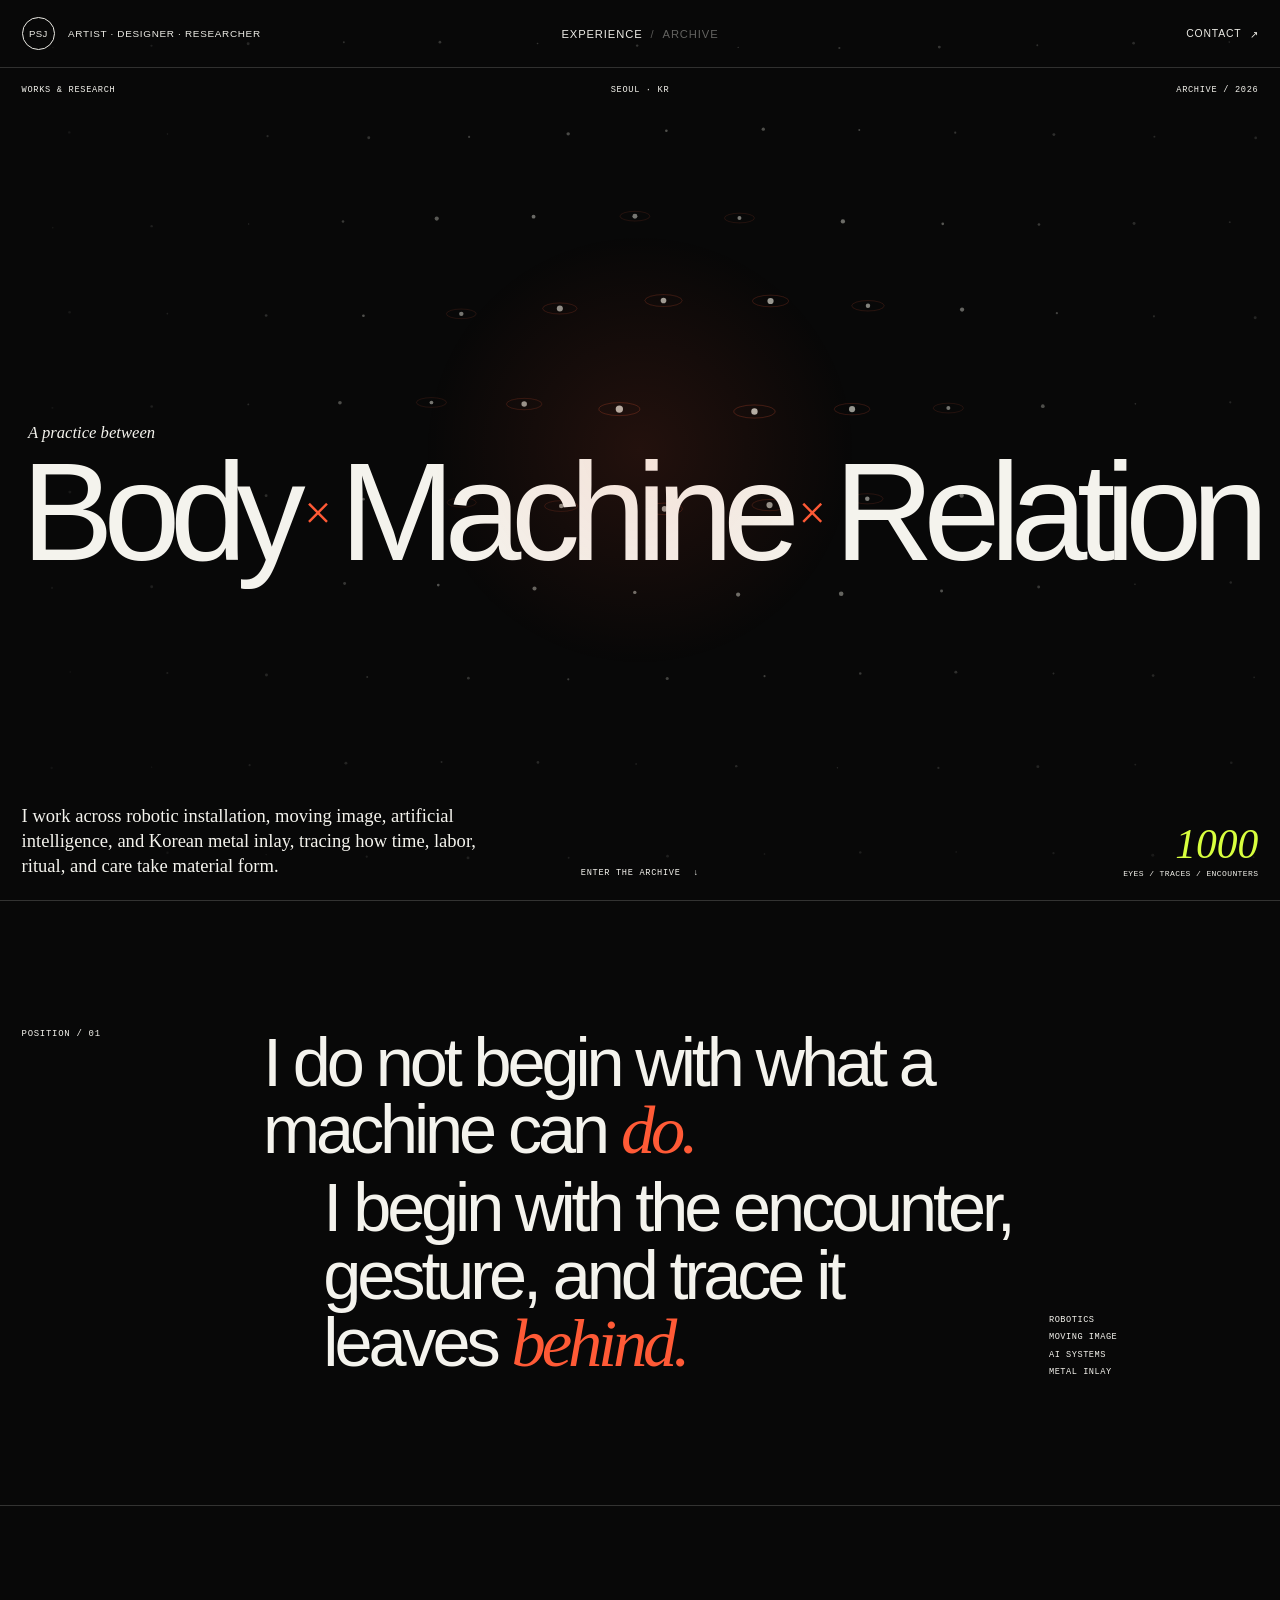
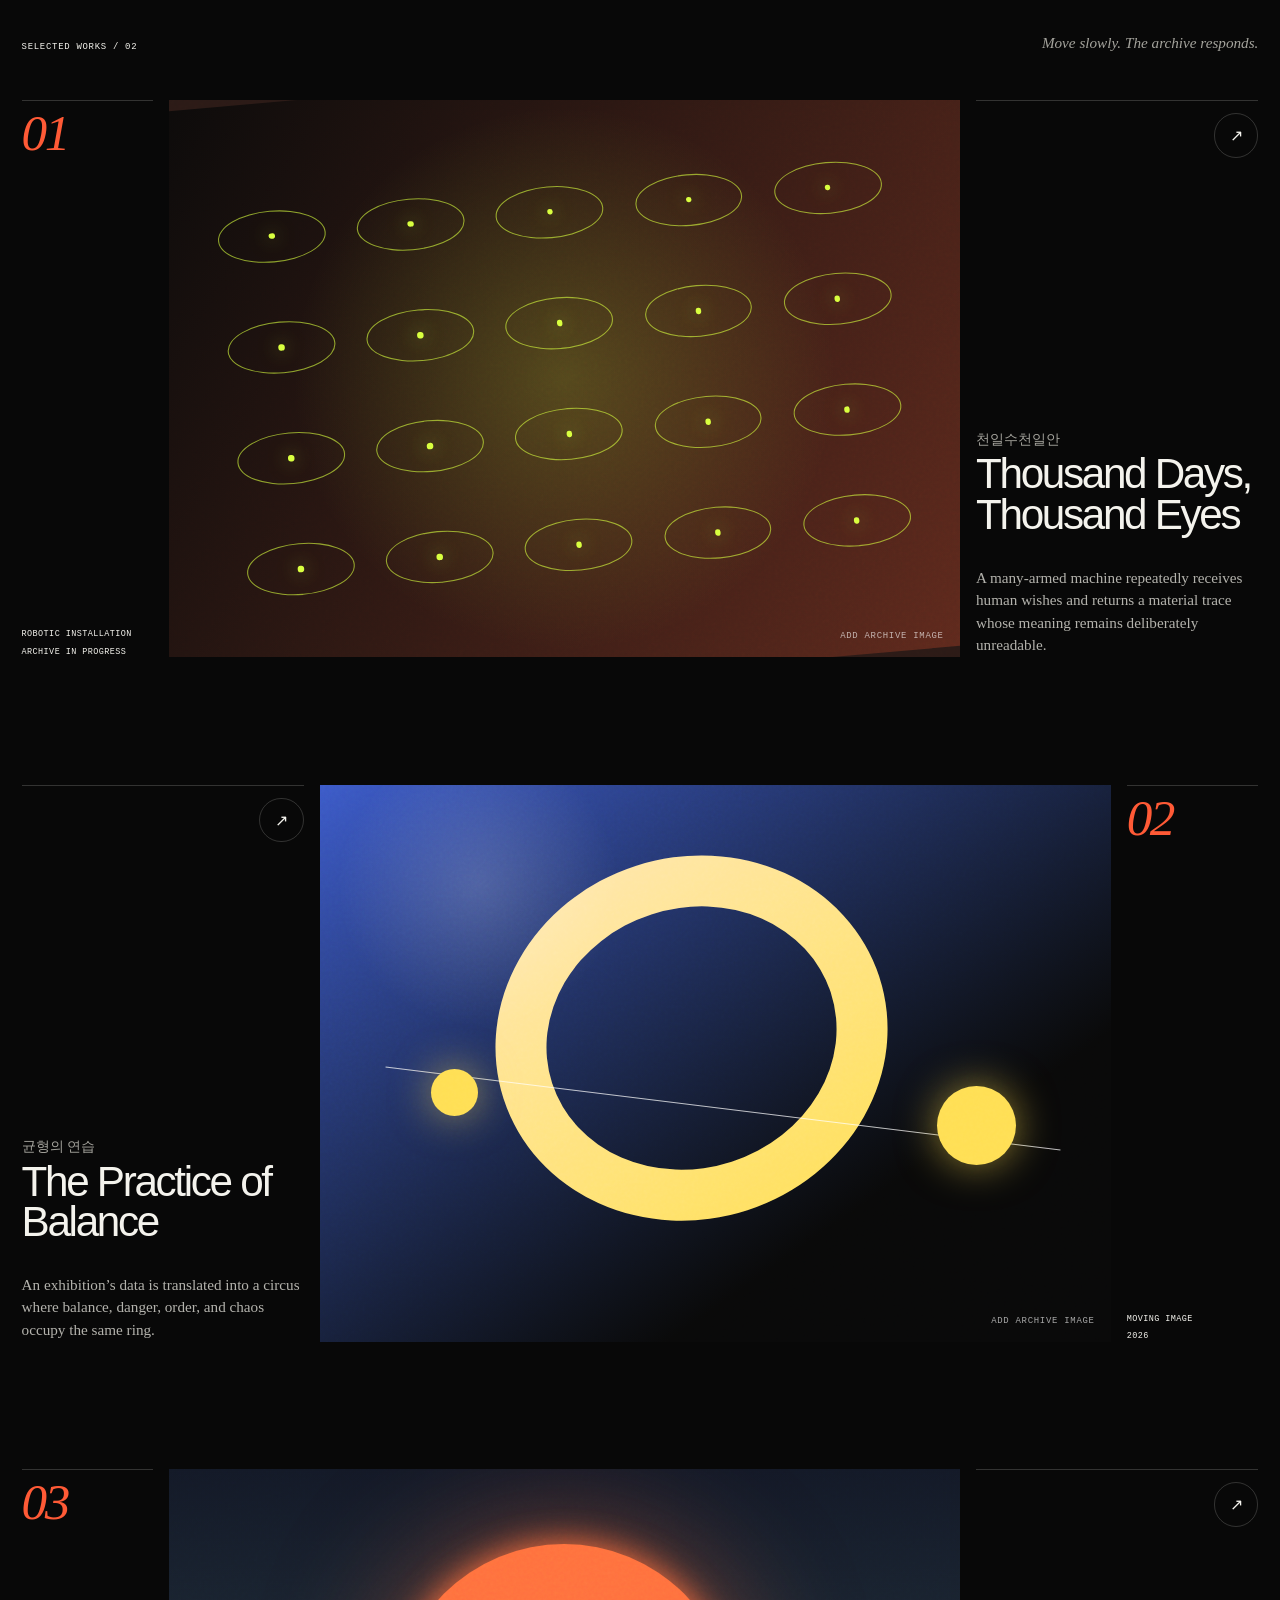
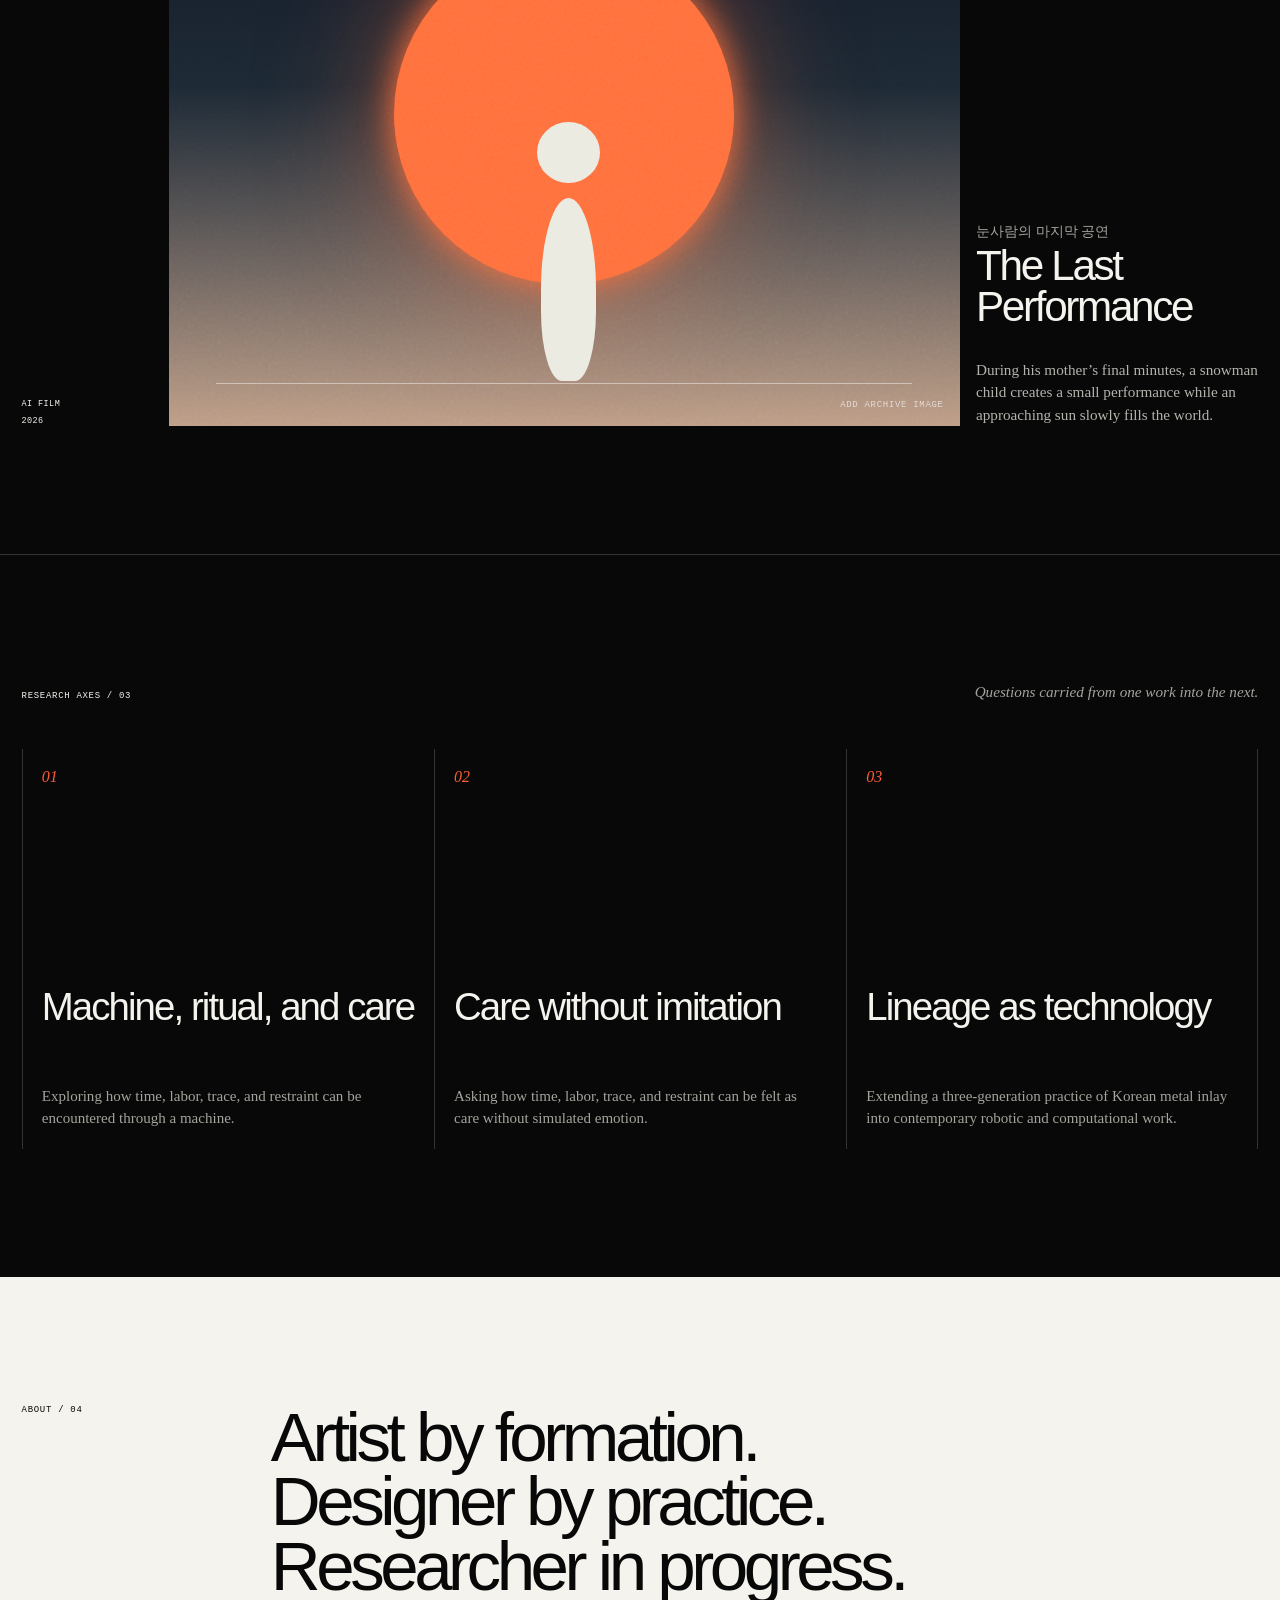
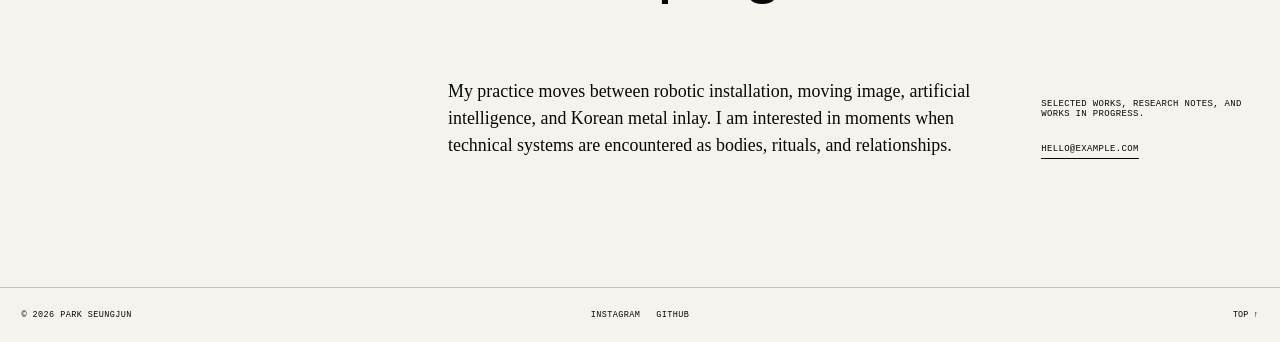
==== index.html @ 81728af4 "Build multi-page Archive Studio 2" ====
<!doctype html>
<html lang="en">
  <head>
    <meta charset="UTF-8" />
    <meta name="viewport" content="width=device-width, initial-scale=1" />
    <meta name="theme-color" content="#080808" />
    <meta
      name="description"
      content="Works and research archive of Park Seungjun — robotic installation, moving image, AI filmmaking, and Korean metal inlay."
    />
    <meta property="og:title" content="PARK SEUNGJUN — Works & Research" />
    <meta
      property="og:description"
      content="Robotic installation, moving image, artificial intelligence, Korean metal inlay, and research."
    />
    <title>PARK SEUNGJUN — Works & Research</title>
    <link rel="icon" href="./public/favicon.svg" type="image/svg+xml" />
    <link rel="stylesheet" href="./styles.css?v=studio2" />
    <script type="module" src="./app.js?v=studio2"></script>
  </head>
  <body>
    <a class="skip-link" href="#main">Skip to content</a>
    <div id="app">
      <main class="loading-screen" id="main">
        <p>Opening the archive…</p>
      </main>
    </div>
    <noscript>This portfolio requires JavaScript to load its archive data.</noscript>
  </body>
</html>
---- styles.css ----
:root {
  --black: #080808;
  --white: #f4f3ed;
  --muted: #a4a39c;
  --accent: #ff5a36;
  --signal: #d8ff3e;
  --paper: #f1efe8;
  --ink: #11110f;
  --line-dark: rgba(244, 243, 237, 0.18);
  --line-light: rgba(17, 17, 15, 0.2);
  --sans: Arial, Helvetica, "Apple SD Gothic Neo", sans-serif;
  --serif: Georgia, "Times New Roman", "Noto Serif KR", serif;
  --mono: "SFMono-Regular", Consolas, "Liberation Mono", monospace;
}

* { box-sizing: border-box; }
html { background: var(--black); scroll-behavior: smooth; }
body { margin: 0; background: var(--black); color: var(--white); font-family: var(--sans); -webkit-font-smoothing: antialiased; text-rendering: optimizeLegibility; }
a { color: inherit; text-decoration: none; }
button, input, textarea, select { color: inherit; font: inherit; }
button { border: 0; }
::selection { background: var(--accent); color: var(--black); }
:focus-visible { outline: 2px solid currentColor; outline-offset: 4px; }
.skip-link { background: var(--white); color: var(--black); left: 1rem; padding: .65rem 1rem; position: fixed; top: -5rem; z-index: 100; }
.skip-link:focus { top: 1rem; }
.loading-screen { align-items: center; display: flex; font-family: var(--mono); font-size: .65rem; justify-content: center; letter-spacing: .08em; min-height: 100svh; text-transform: uppercase; }

.view-switch { align-items: center; display: flex; font-size: .7rem; gap: .5rem; letter-spacing: .08em; text-transform: uppercase; }
.view-switch a { opacity: .4; transition: opacity 180ms ease; }
.view-switch a:hover, .view-switch a.is-active { opacity: 1; }
.view-switch span { opacity: .35; }

/* Procedural project visuals */
.project-visual { background: color-mix(in srgb, var(--project-accent) 12%, #111); contain: paint; min-height: 16rem; overflow: hidden; position: relative; }
.project-visual > img { height: 100%; inset: 0; object-fit: cover; position: absolute; transition: filter 600ms ease, transform 900ms cubic-bezier(.16, 1, .3, 1); width: 100%; }
.project-visual__fallback { height: 100%; inset: 0; min-height: inherit; overflow: hidden; position: absolute; }
.project-visual__fallback::after { background-image: url("data:image/svg+xml,%3Csvg viewBox='0 0 180 180' xmlns='http://www.w3.org/2000/svg'%3E%3Cfilter id='n'%3E%3CfeTurbulence type='fractalNoise' baseFrequency='.92' numOctaves='3' stitchTiles='stitch'/%3E%3C/filter%3E%3Crect width='100%25' height='100%25' filter='url(%23n)' opacity='.24'/%3E%3C/svg%3E"); content: ""; inset: 0; mix-blend-mode: overlay; opacity: .42; pointer-events: none; position: absolute; }
.project-visual__upload-hint { bottom: 1rem; color: rgba(255,255,255,.64); font-family: var(--mono); font-size: .56rem; letter-spacing: .08em; position: absolute; right: 1rem; text-transform: uppercase; z-index: 4; }
.eye-field { background: radial-gradient(circle at 50% 50%, color-mix(in srgb, var(--project-secondary) 20%, transparent), transparent 52%), linear-gradient(125deg, #090909 0%, color-mix(in srgb, var(--project-accent) 40%, #090909) 100%); display: grid; gap: clamp(.7rem, 2.3vw, 2.2rem); grid-template-columns: repeat(5,1fr); inset: 0; padding: 11%; position: absolute; transform: scale(1.08) rotate(-5deg); }
.eye-field span { align-self: center; aspect-ratio: 2.1/1; border: 1px solid color-mix(in srgb, var(--project-secondary) 60%, transparent); border-radius: 50%; position: relative; transition: transform 500ms cubic-bezier(.16,1,.3,1); }
.eye-field span::after { aspect-ratio: 1; background: var(--project-secondary); border-radius: 50%; box-shadow: 0 0 1.1rem color-mix(in srgb,var(--project-secondary) 65%,transparent); content: ""; left: calc(50% - .17rem); position: absolute; top: calc(50% - .17rem); width: .34rem; }
.project-visual:hover .eye-field span:nth-child(3n+1) { transform: translateX(18%); }
.project-visual:hover .eye-field span:nth-child(3n+2) { transform: translateX(-16%); }
.balance-field { background: radial-gradient(circle at 20% 18%, rgba(255,255,255,.16), transparent 18%), linear-gradient(145deg, color-mix(in srgb,var(--project-accent) 78%,#090909),#090909 72%); inset: 0; position: absolute; }
.balance-field__ring { border: clamp(1.1rem,4vw,3.7rem) solid var(--project-secondary); border-radius: 50%; height: 65%; left: 22%; mix-blend-mode: screen; position: absolute; top: 13%; transform: rotate(-18deg); transition: transform 1.2s cubic-bezier(.16,1,.3,1); width: 50%; }
.balance-field__line { background: rgba(255,255,255,.72); height: 1px; left: 8%; position: absolute; top: 58%; transform: rotate(7deg); width: 86%; }
.balance-field__orb { aspect-ratio: 1; background: var(--project-secondary); border-radius: 50%; box-shadow: 0 0 2.5rem color-mix(in srgb,var(--project-secondary) 55%,transparent); position: absolute; transition: transform 1s cubic-bezier(.16,1,.3,1); }
.balance-field__orb--a { left: 14%; top: 51%; width: 6%; }
.balance-field__orb--b { right: 12%; top: 54%; width: 10%; }
.project-visual:hover .balance-field__ring { transform: rotate(11deg) scale(1.03); }
.project-visual:hover .balance-field__orb--a { transform: translate(12vw,-2.2rem); }
.project-visual:hover .balance-field__orb--b { transform: translate(-8vw,1.1rem); }
.sun-field { background: linear-gradient(180deg,#131927 0%,#1d2935 39%,color-mix(in srgb,var(--project-accent) 48%,#8c533b) 100%); inset: 0; position: absolute; }
.sun-field__disc { aspect-ratio: 1; background: var(--project-secondary); border-radius: 50%; box-shadow: 0 0 2rem color-mix(in srgb,var(--project-secondary) 95%,transparent),0 0 8rem color-mix(in srgb,var(--project-secondary) 52%,transparent); left: 50%; position: absolute; top: 44%; transform: translate(-50%,-50%); transition: transform 1.4s cubic-bezier(.16,1,.3,1); width: 43%; }
.sun-field__figure { background: #ecebe2; border-radius: 50% 50% 38% 38%; bottom: 8%; height: 33%; left: 47%; position: absolute; width: 7%; }
.sun-field__figure::after { background: #ecebe2; border-radius: 50%; content: ""; left: -7%; padding-top: 110%; position: absolute; top: -41%; width: 114%; }
.sun-field__horizon { background: rgba(255,255,255,.45); bottom: 7.5%; height: 1px; left: 6%; position: absolute; width: 88%; }
.project-visual:hover .sun-field__disc { transform: translate(-50%,-50%) scale(1.18); }

/* Immersive experience */
.experience-page { --mouse-x: 50vw; --mouse-y: 50vh; background: var(--black); color: var(--white); min-height: 100vh; overflow: clip; position: relative; }
.experience-page__aura { background: radial-gradient(circle 18rem at var(--mouse-x) var(--mouse-y),color-mix(in srgb,var(--accent) 11%,transparent),transparent 75%); inset: 0; pointer-events: none; position: fixed; z-index: 20; }
.experience-header { align-items: center; border-bottom: 1px solid var(--line-dark); display: grid; grid-template-columns: 1fr auto 1fr; left: 0; mix-blend-mode: difference; padding: 1.05rem 1.35rem; position: absolute; right: 0; top: 0; z-index: 30; }
.experience-header__name { align-items: center; display: flex; gap: .8rem; }
.experience-header__name span:first-child { border: 1px solid currentColor; border-radius: 50%; display: grid; font-size: .6rem; height: 2.1rem; letter-spacing: .04em; place-items: center; width: 2.1rem; }
.experience-header__name span:last-child { font-size: .62rem; letter-spacing: .07em; text-transform: uppercase; }
.experience-header__contact { align-items: center; display: flex; font-size: .65rem; gap: .5rem; justify-self: end; letter-spacing: .08em; text-transform: uppercase; }
.experience-header__contact span { transition: transform 200ms ease; }
.experience-header__contact:hover span { transform: translate(.2rem,-.2rem); }
.experience-hero { align-items: center; display: flex; min-height: 100svh; overflow: hidden; padding: 7rem 1.35rem 1.25rem; position: relative; }
.pointer-field { cursor: crosshair; height: 100%; inset: 0; position: absolute; touch-action: pan-y; width: 100%; }
.experience-hero::after { background: linear-gradient(90deg,rgba(8,8,8,.8),transparent 32%,transparent 72%,rgba(8,8,8,.38)),linear-gradient(0deg,rgba(8,8,8,.58),transparent 30%); content: ""; inset: 0; pointer-events: none; position: absolute; }
.experience-hero__topline { display: flex; font-family: var(--mono); font-size: .54rem; justify-content: space-between; left: 1.35rem; letter-spacing: .08em; position: absolute; right: 1.35rem; text-transform: uppercase; top: 5.3rem; z-index: 2; }
.experience-hero__topline span:nth-child(2) { left: 50%; position: absolute; transform: translateX(-50%); }
.experience-hero__title-wrap { pointer-events: none; position: relative; width: 100%; z-index: 2; }
.experience-hero__kicker { font-family: var(--serif); font-size: clamp(.88rem,1.3vw,1.2rem); font-style: italic; margin: 0 0 .8rem .4rem; }
.experience-hero h1 { align-items: center; display: flex; font-size: clamp(3.5rem,10.8vw,10rem); font-weight: 400; justify-content: space-between; letter-spacing: -.075em; line-height: .82; margin: 0; white-space: nowrap; }
.experience-hero h1 > span:not(.experience-hero__connector) { animation: title-breathe 8s ease-in-out infinite alternate; }
.experience-hero h1 > span:nth-child(3) { animation-delay: -2.6s; }
.experience-hero h1 > span:nth-child(5) { animation-delay: -5.2s; }
.experience-hero__connector { color: var(--accent); font-family: var(--serif); font-size: .35em; font-style: italic; letter-spacing: 0; margin: 0 .12em; }
@keyframes title-breathe { from { opacity: .82; transform: scaleX(.98); } to { opacity: 1; transform: scaleX(1.015); } }
.experience-hero__intro { bottom: 1.35rem; font-family: var(--serif); font-size: clamp(1rem,1.45vw,1.3rem); left: 1.35rem; line-height: 1.35; margin: 0; max-width: 31rem; position: absolute; z-index: 2; }
.experience-hero__scroll { align-items: center; bottom: 1.35rem; display: flex; font-family: var(--mono); font-size: .54rem; gap: .8rem; left: 50%; letter-spacing: .08em; position: absolute; text-transform: uppercase; transform: translateX(-50%); z-index: 3; }
.experience-hero__scroll span:last-child { animation: scroll-nudge 1.5s ease-in-out infinite; }
@keyframes scroll-nudge { 0%,100% { transform: translateY(-.15rem); } 50% { transform: translateY(.25rem); } }
.experience-hero__index { bottom: 1.35rem; display: flex; flex-direction: column; position: absolute; right: 1.35rem; text-align: right; z-index: 2; }
.experience-hero__index span:first-child { color: var(--signal); font-family: var(--serif); font-size: 2.6rem; font-style: italic; line-height: .9; }
.experience-hero__index span:last-child { font-family: var(--mono); font-size: .5rem; letter-spacing: .05em; margin-top: .4rem; text-transform: uppercase; }
.section-label { font-family: var(--mono); font-size: .56rem; letter-spacing: .08em; margin: 0; text-transform: uppercase; }
[data-reveal] { opacity: 0; transform: translateY(3rem); transition: opacity 900ms cubic-bezier(.16,1,.3,1),transform 900ms cubic-bezier(.16,1,.3,1); }
[data-reveal].is-visible { opacity: 1; transform: translateY(0); }
.experience-manifesto { border-bottom: 1px solid var(--line-dark); border-top: 1px solid var(--line-dark); display: grid; gap: 2rem; grid-template-columns: 1fr 3.6fr 1fr; padding: clamp(5rem,10vw,10rem) 1.35rem; }
.experience-manifesto__body p { font-size: clamp(2.25rem,5.35vw,5.8rem); font-weight: 400; letter-spacing: -.06em; line-height: .98; margin: 0; }
.experience-manifesto__body p + p { margin-top: .15em; padding-left: 8%; }
.experience-manifesto__body em { color: var(--accent); font-family: var(--serif); font-weight: 400; }
.experience-manifesto__aside { align-self: end; display: flex; flex-direction: column; font-family: var(--mono); font-size: .54rem; gap: .45rem; letter-spacing: .06em; text-transform: uppercase; }
.experience-works { padding: clamp(5rem,10vw,9rem) 1.35rem; }
.experience-section-head { align-items: end; display: flex; justify-content: space-between; margin-bottom: 3rem; }
.experience-section-head > p:last-child { color: var(--muted); font-family: var(--serif); font-size: .95rem; font-style: italic; margin: 0; }
.experience-works__list { display: flex; flex-direction: column; gap: clamp(5rem,10vw,10rem); }
.experience-work { --card-x: 0; --card-y: 0; display: grid; gap: 1rem; grid-template-columns: minmax(6rem,.7fr) minmax(0,4.2fr) minmax(16rem,1.5fr); position: relative; }
.experience-work:nth-child(even) { grid-template-columns: minmax(16rem,1.5fr) minmax(0,4.2fr) minmax(6rem,.7fr); }
.experience-work:nth-child(even) .experience-work__meta { grid-column: 3; grid-row: 1; }
.experience-work:nth-child(even) .project-visual { grid-column: 2; grid-row: 1; }
.experience-work:nth-child(even) .experience-work__copy { grid-column: 1; grid-row: 1; }
.experience-work__meta { border-top: 1px solid var(--line-dark); display: flex; flex-direction: column; font-family: var(--mono); font-size: .53rem; gap: .45rem; letter-spacing: .05em; padding-top: .75rem; text-transform: uppercase; }
.experience-work__meta span:first-child { color: var(--accent); font-family: var(--serif); font-size: 3.2rem; font-style: italic; letter-spacing: -.05em; line-height: .8; margin-bottom: auto; }
.experience-work > .project-visual { aspect-ratio: 1.42/1; transform: perspective(1100px) rotateY(calc(var(--card-x)*1.8deg)) rotateX(calc(var(--card-y)*-1.8deg)); transition: transform 500ms cubic-bezier(.16,1,.3,1); }
.experience-work__copy { align-content: end; border-top: 1px solid var(--line-dark); display: grid; gap: 2rem; padding-top: .75rem; position: relative; }
.experience-work__copy > div > p { color: var(--muted); font-family: var(--serif); font-size: .9rem; margin: 0 0 .35rem; }
.experience-work__copy h2 { font-size: clamp(1.8rem,3.3vw,3.8rem); font-weight: 400; letter-spacing: -.055em; line-height: .95; margin: 0; }
.experience-work__copy > p { color: #b4b3ad; font-family: var(--serif); font-size: .95rem; line-height: 1.48; margin: 0; max-width: 25rem; }
.experience-work__arrow { align-items: center; border: 1px solid var(--line-dark); border-radius: 50%; display: flex; height: 2.8rem; justify-content: center; position: absolute; right: 0; top: .75rem; transition: background 250ms ease,color 250ms ease,transform 250ms ease; width: 2.8rem; }
.experience-work:hover .experience-work__arrow { background: var(--white); color: var(--black); transform: rotate(45deg); }
.experience-research { border-top: 1px solid var(--line-dark); padding: clamp(5rem,10vw,9rem) 1.35rem; }
.experience-research__grid { display: grid; grid-template-columns: repeat(3,1fr); }
.experience-research__grid article { border-left: 1px solid var(--line-dark); min-height: 25rem; padding: 1.2rem; position: relative; }
.experience-research__grid article:last-child { border-right: 1px solid var(--line-dark); }
.experience-research__grid article > span { color: var(--accent); font-family: var(--serif); font-size: 1rem; font-style: italic; }
.experience-research__grid h2 { bottom: 7.8rem; font-size: clamp(1.8rem,3vw,3.5rem); font-weight: 400; left: 1.2rem; letter-spacing: -.05em; line-height: .92; margin: 0; position: absolute; right: 1.2rem; }
.experience-research__grid article > p { bottom: 1.2rem; color: var(--muted); font-family: var(--serif); font-size: .94rem; left: 1.2rem; line-height: 1.45; margin: 0; max-width: 23rem; position: absolute; right: 1.2rem; }
.experience-about { background: var(--white); color: var(--black); display: grid; gap: 2rem; grid-template-columns: 1fr 3.4fr 1fr; padding: clamp(5rem,10vw,10rem) 1.35rem; }
.experience-about__copy h2 { font-size: clamp(2.5rem,5.4vw,6rem); font-weight: 400; letter-spacing: -.065em; line-height: .93; margin: 0; }
.experience-about__copy > p { font-family: var(--serif); font-size: clamp(1.05rem,1.4vw,1.28rem); line-height: 1.5; margin: 5rem 0 0 24%; max-width: 38rem; }
.experience-about__contact { align-self: end; font-family: var(--mono); font-size: .56rem; letter-spacing: .04em; text-transform: uppercase; }
.experience-about__contact a { border-bottom: 1px solid currentColor; display: inline-block; margin-top: 1rem; padding-bottom: .25rem; }
.experience-footer { align-items: center; background: var(--white); border-top: 1px solid var(--line-light); color: var(--black); display: grid; font-family: var(--mono); font-size: .53rem; grid-template-columns: 1fr auto 1fr; letter-spacing: .05em; padding: 1.4rem 1.35rem; text-transform: uppercase; }
.experience-footer p { margin: 0; }
.experience-footer div { display: flex; gap: 1rem; }
.experience-footer button { background: none; cursor: pointer; justify-self: end; padding: 0; text-transform: uppercase; }

/* Freeform archive canvas */
html[data-view="archive"],html[data-view="archive"] body { background: #fff; color: #111; }
.archive-page { background: #fff; color: #111; min-height: 100vh; overflow: clip; }
.archive-page ::selection { background: #111; color: #fff; }
.archive-canvas-nav { align-items: center; background: rgba(255,255,255,.9); border-bottom: 1px solid #e6e6e6; display: flex; height: 3rem; justify-content: center; position: relative; z-index: 100; }
.archive-canvas-nav .view-switch { font-size: .62rem; }
.archive-canvas-viewport { min-height: calc(100vh - 3rem); overflow: hidden; width: 100%; }
.archive-canvas-sizer { margin: 0 auto; position: relative; }
.archive-canvas { background: #fff; overflow: hidden; position: relative; transform-origin: top left; }
.canvas-block { position: absolute; transform-origin: center; }
.canvas-block__entrance,.canvas-block__loop,.canvas-block__hover,.canvas-block__content,.canvas-block__content > *,.canvas-block__link { display: block; height: 100%; width: 100%; }
.canvas-block__entrance { opacity: 1; transition: opacity var(--entrance-duration) var(--entrance-easing) var(--entrance-delay),filter var(--entrance-duration) var(--entrance-easing) var(--entrance-delay),transform var(--entrance-duration) var(--entrance-easing) var(--entrance-delay); }
.canvas-block__text { margin: 0; overflow: hidden; white-space: pre-wrap; }
.canvas-block img,.canvas-block video,.canvas-block audio,.canvas-block iframe { border: 0; display: block; height: 100%; width: 100%; }
.canvas-block__repeated-image,.canvas-block__shape { height: 100%; width: 100%; }
.canvas-block__button { align-items: center; display: flex; justify-content: center; overflow: hidden; text-decoration: none; }
.canvas-block__link:active .canvas-block__button { transform: scale(.97); }
.canvas-block__line { height: 100%; width: 100%; }
.canvas-block--image .canvas-block__content,.canvas-block--video .canvas-block__content,.canvas-block--audio .canvas-block__content,.canvas-block--gallery .canvas-block__content,.canvas-block--embed .canvas-block__content { overflow: hidden; }
.canvas-block__placeholder { align-items: center; background: repeating-linear-gradient(135deg,#f2f2f2,#f2f2f2 8px,#e9e9e9 8px,#e9e9e9 16px); color: #777; display: flex; font-family: var(--mono); font-size: .65rem; height: 100%; justify-content: center; letter-spacing: .08em; width: 100%; }
.canvas-marquee { align-items: center; display: flex; overflow: hidden; white-space: nowrap; }
.canvas-marquee__track { animation: archive-marquee var(--marquee-speed) linear infinite; display: flex; min-width: max-content; will-change: transform; }
.canvas-marquee--right .canvas-marquee__track { animation-direction: reverse; }
.canvas-marquee__track > div { display: flex; }
.canvas-marquee__track span { display: inline-block; padding-right: 1.2em; }
@keyframes archive-marquee { to { transform: translateX(-50%); } }

/* Archive interactions */
.canvas-block[data-entrance="fade"] .canvas-block__entrance { opacity: 0; }
.canvas-block[data-entrance="rise"] .canvas-block__entrance { opacity: 0; transform: translateY(54px); }
.canvas-block[data-entrance="fall"] .canvas-block__entrance { opacity: 0; transform: translateY(-54px); }
.canvas-block[data-entrance="slide-left"] .canvas-block__entrance { opacity: 0; transform: translateX(70px); }
.canvas-block[data-entrance="slide-right"] .canvas-block__entrance { opacity: 0; transform: translateX(-70px); }
.canvas-block[data-entrance="scale"] .canvas-block__entrance { opacity: 0; transform: scale(.78); }
.canvas-block[data-entrance="blur"] .canvas-block__entrance { filter: blur(24px); opacity: 0; transform: scale(1.04); }
.canvas-block[data-entrance="rotate"] .canvas-block__entrance { opacity: 0; transform: rotate(-12deg) scale(.88); }
.canvas-block.is-motion-visible .canvas-block__entrance { filter: none; opacity: 1; transform: none; }
.canvas-block[data-loop="float"] .canvas-block__loop { animation: archive-float var(--loop-duration) ease-in-out var(--loop-delay) infinite var(--loop-direction); }
.canvas-block[data-loop="pulse"] .canvas-block__loop { animation: archive-pulse var(--loop-duration) ease-in-out var(--loop-delay) infinite var(--loop-direction); }
.canvas-block[data-loop="spin"] .canvas-block__loop { animation: archive-spin var(--loop-duration) linear var(--loop-delay) infinite var(--loop-direction); }
.canvas-block[data-loop="bounce"] .canvas-block__loop { animation: archive-bounce var(--loop-duration) cubic-bezier(.33,1,.68,1) var(--loop-delay) infinite var(--loop-direction); }
.canvas-block[data-loop="sway"] .canvas-block__loop { animation: archive-sway var(--loop-duration) ease-in-out var(--loop-delay) infinite var(--loop-direction); }
.canvas-block[data-loop="breathe"] .canvas-block__loop { animation: archive-breathe var(--loop-duration) ease-in-out var(--loop-delay) infinite var(--loop-direction); }
.canvas-block__hover { transition: filter var(--hover-duration) ease,opacity var(--hover-duration) ease,transform var(--hover-duration) cubic-bezier(.22,1,.36,1); }
.canvas-block[data-hover="lift"]:hover .canvas-block__hover { filter: drop-shadow(0 18px 16px rgba(0,0,0,.22)); transform: translateY(-12px); }
.canvas-block[data-hover="scale"]:hover .canvas-block__hover { transform: scale(var(--hover-amount)); }
.canvas-block[data-hover="tilt"]:hover .canvas-block__hover { transform: perspective(700px) rotateX(5deg) rotateY(-7deg) scale(1.02); }
.canvas-block[data-hover="glow"]:hover .canvas-block__hover { filter: drop-shadow(0 0 22px currentColor); }
.canvas-block[data-hover="invert"]:hover .canvas-block__hover { filter: invert(1); }
.canvas-block[data-hover="fade"]:hover .canvas-block__hover { opacity: .45; }
@keyframes archive-float { to { transform: translateY(-22px); } }
@keyframes archive-pulse { to { opacity: .38; } }
@keyframes archive-spin { to { transform: rotate(360deg); } }
@keyframes archive-bounce { 45% { transform: translateY(-26px); } 70% { transform: translateY(0); } 84% { transform: translateY(-9px); } }
@keyframes archive-sway { to { transform: rotate(5deg); } }
@keyframes archive-breathe { to { transform: scale(1.07); } }
.archive-motion-paused .canvas-block * { animation-play-state: paused !important; }

.canvas-gallery { height: 100%; overflow: hidden; width: 100%; }
.canvas-gallery--grid { display: grid; gap: var(--gallery-gap); grid-auto-rows: minmax(0,1fr); grid-template-columns: repeat(var(--gallery-columns),minmax(0,1fr)); }
.canvas-gallery__item { height: 100%; margin: 0; min-height: 0; overflow: hidden; position: relative; width: 100%; }
.canvas-gallery--grid .canvas-gallery__item { height: auto; }
.canvas-gallery__item img { height: 100%; object-fit: cover; width: 100%; }
.canvas-gallery__item figcaption { background: linear-gradient(transparent,rgba(0,0,0,.72)); bottom: 0; color: #fff; font-size: 11px; left: 0; padding: 28px 12px 10px; position: absolute; right: 0; }
.canvas-gallery--slideshow { position: relative; }
.canvas-gallery--slideshow .canvas-gallery__item { inset: 0; opacity: 0; position: absolute; transition: opacity 600ms ease; }
.canvas-gallery--slideshow .canvas-gallery__item.is-active { opacity: 1; }
.canvas-auto-nav { align-items: center; display: flex; gap: var(--nav-gap); height: 100%; overflow: hidden; width: 100%; }
.canvas-auto-nav--vertical { align-items: flex-start; flex-direction: column; justify-content: center; }
.canvas-auto-nav a { display: inline-block; text-decoration: none; }
.canvas-auto-nav a[aria-current="page"] { text-decoration: underline; text-underline-offset: .25em; }

.archive-page-nav { background: rgba(255,255,255,.86); border: 1px solid rgba(0,0,0,.12); border-radius: 999px; display: flex; gap: .25rem; left: 50%; max-width: calc(100vw - 2rem); overflow-x: auto; padding: .3rem; position: fixed; top: 4rem; transform: translateX(-50%); white-space: nowrap; z-index: 110; }
.archive-page-nav a { border-radius: 999px; font-family: var(--mono); font-size: .55rem; letter-spacing: .04em; padding: .5rem .72rem; text-transform: uppercase; }
.archive-page-nav a.is-active { background: #111; color: #fff; }
.archive-scroll-progress { background: #111; height: 2px; left: 0; position: fixed; right: 0; top: 0; transform: scaleX(0); transform-origin: left; z-index: 150; }
.archive-motion-toggle { background: rgba(255,255,255,.88); border: 1px solid rgba(0,0,0,.18); bottom: 1rem; color: #111; cursor: pointer; font-family: var(--mono); font-size: .53rem; letter-spacing: .04em; padding: .55rem .7rem; position: fixed; right: 1rem; text-transform: uppercase; z-index: 120; }
.archive-custom-cursor { left: 0; pointer-events: none; position: fixed; top: 0; z-index: 9999; }
.archive-custom-cursor--dot { background: var(--cursor-color); border-radius: 50%; height: 14px; margin: -7px 0 0 -7px; width: 14px; }
.archive-custom-cursor--crosshair { height: 24px; margin: -12px 0 0 -12px; width: 24px; }
.archive-custom-cursor--crosshair::before,.archive-custom-cursor--crosshair::after { background: var(--cursor-color); content: ""; left: 50%; position: absolute; top: 50%; transform: translate(-50%,-50%); }
.archive-custom-cursor--crosshair::before { height: 1px; width: 100%; }.archive-custom-cursor--crosshair::after { height: 100%; width: 1px; }
.has-archive-cursor,.has-archive-cursor a,.has-archive-cursor button { cursor: none !important; }
.archive-lightbox { background: rgba(0,0,0,.92); border: 0; height: 100%; margin: 0; max-height: none; max-width: none; padding: 4rem; width: 100%; }
.archive-lightbox::backdrop { background: rgba(0,0,0,.9); }
.archive-lightbox img { height: 100%; object-fit: contain; width: 100%; }
.archive-lightbox button { background: transparent; color: #fff; cursor: pointer; font-size: 2rem; position: absolute; right: 1.5rem; top: 1rem; }
.has-archive-cursor .archive-lightbox,.has-archive-cursor .archive-lightbox * { cursor: auto !important; }
.has-archive-cursor .archive-lightbox button { cursor: pointer !important; }
.archive-transition-fade { animation: archive-page-fade var(--page-transition-duration) var(--page-transition-easing) both; }
.archive-transition-slide { animation: archive-page-slide var(--page-transition-duration) var(--page-transition-easing) both; }
.archive-transition-zoom { animation: archive-page-zoom var(--page-transition-duration) var(--page-transition-easing) both; }
.archive-native-transition .archive-transition-fade,.archive-native-transition .archive-transition-slide,.archive-native-transition .archive-transition-zoom { animation: none; }
@keyframes archive-page-fade { from { opacity: 0; } }
@keyframes archive-page-slide { from { opacity: 0; transform: translateY(28px); } }
@keyframes archive-page-zoom { from { opacity: 0; transform: scale(.985); } }
::view-transition-old(root) { animation-duration: var(--page-transition-duration); }
::view-transition-new(root) { animation-duration: var(--page-transition-duration); }

/* Archive Studio */
.archive-page--studio { background: #e7e7e7; height: 100dvh; overflow: hidden; }
.archive-studio { --panel: 270px; background: #e7e7e7; display: grid; font-size: 12px; grid-template-columns: var(--panel) minmax(0,1fr) var(--panel); height: 100dvh; }
.archive-studio button,.archive-studio input,.archive-studio textarea,.archive-studio select { color: #111; }
.archive-studio button { cursor: pointer; }
.archive-studio__left,.archive-studio__inspector { background: #f8f8f8; overflow: auto; position: relative; z-index: 50; }
.archive-studio__left { border-right: 1px solid #d5d5d5; }
.archive-studio__inspector { border-left: 1px solid #d5d5d5; }
.archive-studio__brand { align-items: center; border-bottom: 1px solid #ddd; display: flex; font-family: var(--mono); justify-content: space-between; padding: 14px; }
.archive-studio__brand strong { font-size: 11px; letter-spacing: .05em; }
.archive-studio__brand span,.studio-muted { color: #888; font-size: 10px; }
.studio-exit { border-bottom: 1px solid #ddd; display: block; font-size: 11px; padding: 12px 14px; }
.studio-panel { border-bottom: 1px solid #ddd; padding: 14px; }
.studio-panel h2 { color: #777; font-family: var(--mono); font-size: 9px; font-weight: 500; letter-spacing: .08em; margin: 0 0 12px; text-transform: uppercase; }
.studio-panel__head { align-items: center; display: flex; justify-content: space-between; }
.studio-panel__head button { background: #111; border-radius: 50%; color: #fff; height: 22px; padding: 0; width: 22px; }
.studio-page-row { align-items: center; border-radius: 4px; display: grid; grid-template-columns: 1fr auto; margin-bottom: 3px; }
.studio-page-row.is-active { background: #e7e7e7; }
.studio-page-row > button { align-items: center; background: transparent; display: grid; gap: 6px; grid-template-columns: 14px 1fr; min-width: 0; padding: 7px; text-align: left; width: 100%; }
.studio-page-row strong { font-size: 11px; font-weight: 500; overflow: hidden; text-overflow: ellipsis; white-space: nowrap; }
.studio-page-row small { color: #999; font-size: 9px; grid-column: 2; overflow: hidden; text-overflow: ellipsis; white-space: nowrap; }
.studio-page-row > div { display: none; padding-right: 4px; }.studio-page-row:hover > div,.studio-page-row.is-active > div { display: flex; }
.studio-page-row > div button { background: transparent; color: #777; padding: 3px; }
.studio-page-actions { display: grid; gap: 5px; grid-template-columns: 1.3fr 1fr 1fr; }
.studio-page-actions button,.studio-presets button { background: #fff; border: 1px solid #d6d6d6; border-radius: 4px; font-size: 10px; padding: 7px 5px; }
.studio-page-actions button:disabled { color: #999; cursor: default; }
.studio-details { border-top: 1px solid #e1e1e1; margin: 12px 0; padding-top: 10px; }
.studio-details summary { color: #666; cursor: pointer; font-size: 10px; margin-bottom: 10px; }
.studio-presets { display: grid; gap: 4px; grid-template-columns: repeat(5,1fr); margin-bottom: 10px; }
.studio-add-grid { display: grid; gap: 6px; grid-template-columns: 1fr 1fr; }
.studio-add-grid button,.inspector-actions button,.inspector-file { background: #fff; border: 1px solid #d6d6d6; border-radius: 5px; font-size: 11px; min-height: 38px; padding: 7px; text-align: left; }
.studio-add-grid button:hover,.inspector-actions button:hover,.inspector-file:hover { border-color: #111; }
.studio-fields { display: grid; gap: 8px; }
.studio-fields--two { grid-template-columns: 1fr 1fr; }
.studio-panel label { display: block; margin: 0 0 9px; min-width: 0; }
.studio-panel label > span { color: #676767; display: block; font-size: 10px; margin-bottom: 4px; }
.studio-panel input:not([type="checkbox"]),.studio-panel textarea,.studio-panel select { background: #fff; border: 1px solid #d6d6d6; border-radius: 4px; min-height: 30px; padding: 6px 7px; resize: vertical; width: 100%; }
.studio-panel input:focus,.studio-panel textarea:focus,.studio-panel select:focus { border-color: #111; outline: 0; }
.studio-check { align-items: center; display: flex !important; gap: 6px; }
.studio-check span { margin: 0 !important; }
.studio-checks { display: grid; grid-template-columns: 1fr 1fr; }
.studio-layer { align-items: center; background: transparent; border-radius: 4px; display: grid; font-size: 11px; gap: 6px; grid-template-columns: 42px 1fr; padding: 7px; text-align: left; width: 100%; }
.studio-layer span { color: #999; font-family: var(--mono); font-size: 8px; text-transform: uppercase; }
.studio-layer:hover,.studio-layer.is-active { background: #e9e9e9; }
.archive-studio__center { display: grid; grid-template-rows: 48px 1fr; min-width: 0; }
.archive-studio__topbar { align-items: center; background: #f8f8f8; border-bottom: 1px solid #d5d5d5; display: flex; justify-content: space-between; padding: 0 12px; position: relative; z-index: 40; }
.archive-studio__topbar > span { color: #777; font-size: 10px; }
.archive-studio__topbar > span { flex: 0 0 auto; }
.archive-studio__topbar > div { display: flex; gap: 6px; min-width: 0; overflow-x: auto; }
.archive-studio__topbar button,.archive-studio__topbar select { background: #fff; border: 1px solid #d4d4d4; border-radius: 5px; font-size: 10px; padding: 7px 10px; }
.archive-studio__topbar button,.archive-studio__topbar select { flex: 0 0 auto; white-space: nowrap; }
.archive-studio__topbar .studio-publish { background: #111; border-color: #111; box-shadow: -10px 0 14px #f8f8f8; color: #fff; position: sticky; right: 0; z-index: 2; }
.archive-studio__workspace { overflow: auto; padding: 56px; }
.archive-studio__board-sizer { margin: 0 auto; position: relative; }
.archive-studio__board { box-shadow: 0 8px 34px rgba(0,0,0,.13); left: 0; position: absolute; top: 0; transform-origin: top left; width: max-content; }
.archive-canvas--editing { background-image: linear-gradient(rgba(0,0,0,.04) 1px,transparent 1px),linear-gradient(90deg,rgba(0,0,0,.04) 1px,transparent 1px); background-size: var(--canvas-grid) var(--canvas-grid); overflow: hidden; }
.archive-canvas__empty { align-items: center; color: #aaa; display: flex; font-family: var(--mono); font-size: 11px; inset: 0; justify-content: center; letter-spacing: .06em; pointer-events: none; position: absolute; }
.archive-studio .canvas-block { cursor: move; touch-action: none; }
.archive-studio .canvas-block__content { pointer-events: none; }
.archive-studio .canvas-block__entrance,.archive-studio .canvas-block__loop,.archive-studio .canvas-block__hover { animation: none !important; filter: none !important; opacity: 1 !important; transform: none !important; transition: none !important; }
.archive-studio .canvas-block.is-hidden-layer { opacity: .22 !important; }
.archive-studio .canvas-block.is-locked { cursor: not-allowed; }
.archive-studio .canvas-block::after { border: calc(1px / var(--studio-zoom,1)) solid transparent; content: ""; inset: 0; pointer-events: none; position: absolute; }
.archive-studio .canvas-block:hover::after { border-color: #5a7cff; }
.archive-studio .canvas-block.is-selected::after { border-color: #315bff; box-shadow: 0 0 0 calc(1px / var(--studio-zoom,1)) rgba(49,91,255,.14); }
.canvas-block__resize { background: #fff; border: calc(1px / var(--studio-zoom,1)) solid #315bff; bottom: calc(-5px / var(--studio-zoom,1)); cursor: nwse-resize !important; display: none; height: calc(10px / var(--studio-zoom,1)); padding: 0; position: absolute; right: calc(-5px / var(--studio-zoom,1)); touch-action: none; width: calc(10px / var(--studio-zoom,1)); z-index: 10; }
.canvas-block.is-selected .canvas-block__resize { display: block; }
.canvas-block.is-locked .canvas-block__resize { display: none; }
[data-public-draggable] { cursor: grab; touch-action: none; }
[data-public-draggable]:active { cursor: grabbing; }
.inspector-empty { color: #777; padding: 24px 16px; }
.inspector-empty span { font-family: var(--mono); font-size: 9px; letter-spacing: .08em; }
.inspector-empty p { line-height: 1.5; }
.inspector-head { align-items: center; border-bottom: 1px solid #ddd; display: flex; justify-content: space-between; padding: 14px; }
.inspector-head > div { display: flex; flex-direction: column; gap: 3px; }
.inspector-head span { color: #888; font-family: var(--mono); font-size: 8px; text-transform: uppercase; }
.inspector-head strong { font-size: 12px; }
.inspector-head button { background: transparent; color: #b12c2c; font-size: 10px; }
.inspector-actions { display: grid; gap: 6px; grid-template-columns: repeat(3,1fr); }
.inspector-file { margin: -2px 0 10px; width: 100%; }
.studio-help { color: #777; font-size: 10px; line-height: 1.45; margin: -2px 0 12px; }

@media (max-width: 900px) {
  .archive-studio { --panel: 230px; grid-template-columns: var(--panel) minmax(640px,1fr) var(--panel); min-width: 1100px; }
  .archive-page--studio { overflow: auto; }
}

/* Project dossier */
.project-page { background: var(--black); color: var(--white); min-height: 100vh; }
.project-header { align-items: center; border-bottom: 1px solid var(--line-dark); display: grid; grid-template-columns: 1fr auto 1fr; padding: 1.05rem 1.35rem; }
.project-header__name { align-items: baseline; display: flex; font-family: var(--mono); font-size: .58rem; gap: .8rem; letter-spacing: .06em; text-transform: uppercase; }
.project-header__name > span { opacity: .5; }
.project-header__close { font-family: var(--mono); font-size: .56rem; justify-self: end; letter-spacing: .05em; text-transform: uppercase; }
.project-hero { display: grid; gap: 1rem; grid-template-columns: 1fr 4fr 1.5fr; padding: 2rem 1.35rem 7rem; }
.project-hero__index { display: flex; flex-direction: column; font-family: var(--mono); font-size: .53rem; gap: .45rem; letter-spacing: .05em; text-transform: uppercase; }
.project-hero__index span:first-child { color: var(--project-accent); font-family: var(--serif); font-size: 3.5rem; font-style: italic; line-height: .8; margin-bottom: auto; }
.project-hero__title { align-self: end; padding-top: 10vh; }
.project-hero__title p { color: var(--muted); font-family: var(--serif); margin: 0 0 .45rem; }
.project-hero__title h1 { font-size: clamp(4.5rem,10vw,11rem); font-weight: 400; letter-spacing: -.075em; line-height: .78; margin: 0; max-width: 72rem; }
.project-hero__summary { align-self: end; color: #b7b6b0; font-family: var(--serif); font-size: .95rem; line-height: 1.45; margin: 0; }
.project-hero > .project-visual { aspect-ratio: 16/8; grid-column: 1/-1; margin-top: 2rem; }
.project-facts { border-bottom: 1px solid var(--line-dark); border-top: 1px solid var(--line-dark); padding: 0 1.35rem; }
.project-facts dl { display: grid; grid-template-columns: repeat(4,1fr); margin: 0; }
.project-facts dl > div { border-left: 1px solid var(--line-dark); min-height: 10rem; padding: 1rem; }
.project-facts dl > div:last-child { border-right: 1px solid var(--line-dark); }
.project-facts dt,.project-section-label { font-family: var(--mono); font-size: .53rem; letter-spacing: .05em; text-transform: uppercase; }
.project-facts dd { font-family: var(--serif); font-size: .92rem; line-height: 1.45; margin: 2.5rem 0 0; max-width: 22rem; }
.project-narrative { display: grid; gap: 2rem; grid-template-columns: 1fr 4fr; padding: clamp(5rem,9vw,9rem) 1.35rem; }
.project-section-label { margin: 0; }
.project-narrative__lead { font-family: var(--serif); font-size: clamp(2.15rem,4.5vw,5.2rem); letter-spacing: -.045em; line-height: 1.02; margin: 0; max-width: 90rem; }
.project-research { background: var(--project-accent); color: #0a0a0a; display: grid; gap: 4rem; grid-template-columns: 3fr 1.2fr; padding: clamp(5rem,9vw,9rem) 1.35rem; }
.project-research h2 { font-size: clamp(2.3rem,5vw,5.8rem); font-weight: 400; letter-spacing: -.06em; line-height: .98; margin: 2rem 0 0; max-width: 78rem; }
.project-research__columns { display: grid; gap: 1.5rem; grid-template-columns: 1fr 1fr; }
.project-research__columns h3 { font-family: var(--mono); font-size: .53rem; letter-spacing: .05em; margin: 0 0 1rem; text-transform: uppercase; }
.project-research__columns ul { list-style: none; margin: 0; padding: 0; }
.project-research__columns li { border-top: 1px solid rgba(0,0,0,.28); font-family: var(--serif); font-size: .84rem; padding: .55rem 0; }
.project-gallery { padding: clamp(5rem,9vw,9rem) 1.35rem; }
.project-gallery__head { display: flex; justify-content: space-between; margin-bottom: 2rem; }
.project-gallery__head > p:last-child { color: var(--muted); font-family: var(--serif); font-size: .82rem; margin: 0; }
.project-gallery__grid { display: grid; gap: 1rem; grid-template-columns: 2fr 1fr; }
.project-gallery__grid .project-visual,.project-gallery__grid figure,.project-gallery__placeholder { aspect-ratio: 4/3; margin: 0; min-height: 0; }
.project-gallery__grid figure img { height: 100%; object-fit: cover; width: 100%; }
.project-gallery__grid figure figcaption { color: var(--muted); font-family: var(--mono); font-size: .5rem; letter-spacing: .04em; margin-top: .5rem; text-transform: uppercase; }
.project-gallery__placeholder { align-items: end; background: #121212; border: 1px solid var(--line-dark); display: flex; justify-content: space-between; padding: 1rem; }
.project-gallery__placeholder span { color: var(--project-accent); font-family: var(--serif); font-size: 2rem; font-style: italic; }
.project-gallery__placeholder p { color: var(--muted); font-family: var(--mono); font-size: .51rem; letter-spacing: .05em; margin: 0; text-transform: uppercase; }
.project-recognition { border-bottom: 1px solid var(--line-dark); border-top: 1px solid var(--line-dark); display: grid; gap: 2rem; grid-template-columns: 1fr 4fr; padding: 3rem 1.35rem; }
.project-recognition > p:last-child { font-family: var(--serif); font-size: clamp(1.4rem,2.6vw,2.8rem); letter-spacing: -.03em; margin: 0; }
.project-pagination { display: grid; grid-template-columns: 1fr 1fr; }
.project-pagination a { display: flex; flex-direction: column; min-height: 19rem; padding: 1.35rem; transition: background 300ms ease,color 300ms ease; }
.project-pagination a + a { align-items: end; border-left: 1px solid var(--line-dark); text-align: right; }
.project-pagination a:hover { background: var(--white); color: var(--black); }
.project-pagination span { font-family: var(--mono); font-size: .53rem; letter-spacing: .05em; text-transform: uppercase; }
.project-pagination strong { font-size: clamp(2rem,4vw,4.8rem); font-weight: 400; letter-spacing: -.055em; line-height: .95; margin-top: auto; }
.not-found { align-items: flex-start; background: var(--black); display: flex; flex-direction: column; justify-content: center; min-height: 100svh; padding: 2rem; }
.not-found p,.not-found a { font-family: var(--mono); font-size: .58rem; letter-spacing: .06em; text-transform: uppercase; }
.not-found h1 { font-size: clamp(3rem,8vw,9rem); font-weight: 400; letter-spacing: -.065em; line-height: .9; max-width: 70rem; }
.not-found a { border-bottom: 1px solid currentColor; padding-bottom: .25rem; }

@media (max-width: 1050px) {
  .experience-hero h1 { align-items: flex-start; flex-direction: column; font-size: clamp(4.4rem,13vw,8rem); gap: .03em; white-space: normal; }
  .experience-hero__connector { display: none; }
  .experience-hero h1 span:nth-child(3) { align-self: center; }
  .experience-hero h1 span:nth-child(5) { align-self: end; }
  .experience-work,.experience-work:nth-child(even) { grid-template-columns: 4.2rem minmax(0,3fr) minmax(13rem,1.2fr); }
  .experience-work:nth-child(even) .experience-work__meta { grid-column: 1; }
  .experience-work:nth-child(even) .project-visual { grid-column: 2; }
  .experience-work:nth-child(even) .experience-work__copy { grid-column: 3; }
  .experience-manifesto,.experience-about { grid-template-columns: .7fr 3.5fr; }
  .experience-manifesto__aside,.experience-about__contact { grid-column: 2; margin-left: auto; max-width: 14rem; }
  .project-hero { grid-template-columns: .7fr 3.3fr; }
  .project-hero__summary { grid-column: 2; max-width: 31rem; }
  .project-research { grid-template-columns: 2.2fr 1fr; }
}

@media (max-width: 720px) {
  .experience-page__aura { display: none; }
  .experience-header,.project-header { grid-template-columns: 1fr auto; padding: .9rem; }
  .experience-header__name span:last-child,.experience-header__contact,.project-header__name span,.project-header__close { display: none; }
  .experience-header .view-switch,.project-header .view-switch { grid-column: 2; }
  .experience-hero { padding: 6.3rem .9rem 1rem; }
  .experience-hero__topline { left: .9rem; right: .9rem; top: 4.6rem; }
  .experience-hero__topline span:nth-child(2) { display: none; }
  .experience-hero h1 { font-size: clamp(3.9rem,21vw,6.4rem); }
  .experience-hero__intro { bottom: 4.6rem; font-size: .96rem; left: .9rem; max-width: calc(100% - 1.8rem); right: .9rem; }
  .experience-hero__scroll { bottom: 1rem; left: .9rem; transform: none; }
  .experience-hero__index { bottom: 1rem; right: .9rem; }
  .experience-hero__index span:first-child { font-size: 1.75rem; }
  .experience-manifesto,.experience-about,.project-narrative,.project-recognition { display: block; padding-left: .9rem; padding-right: .9rem; }
  .experience-manifesto__body,.experience-about__copy,.project-narrative__lead,.project-recognition > p:last-child { margin-top: 3rem; }
  .experience-manifesto__body p + p { padding-left: 0; }
  .experience-manifesto__aside,.experience-about__contact { margin: 3rem 0 0; }
  .experience-works,.experience-research { padding-left: .9rem; padding-right: .9rem; }
  .experience-section-head { align-items: start; flex-direction: column; gap: .8rem; }
  .experience-work,.experience-work:nth-child(even) { display: grid; grid-template-columns: 2.8rem 1fr; }
  .experience-work .experience-work__meta,.experience-work:nth-child(even) .experience-work__meta { grid-column: 1; grid-row: 1; }
  .experience-work .project-visual,.experience-work:nth-child(even) .project-visual { aspect-ratio: 4/5; grid-column: 2; grid-row: 1; }
  .experience-work .experience-work__copy,.experience-work:nth-child(even) .experience-work__copy { grid-column: 2; grid-row: 2; min-height: 15rem; }
  .experience-work__meta span:not(:first-child) { display: none; }
  .experience-work__meta span:first-child { font-size: 2rem; }
  .experience-research__grid { display: block; }
  .experience-research__grid article,.experience-research__grid article:last-child { border-bottom: 1px solid var(--line-dark); border-left: 0; border-right: 0; min-height: 19rem; padding-left: 0; padding-right: 0; }
  .experience-research__grid h2,.experience-research__grid article > p { left: 0; right: 0; }
  .experience-about__copy > p { margin: 3rem 0 0; }
  .experience-footer { gap: 1.2rem; grid-template-columns: 1fr 1fr; padding-left: .9rem; padding-right: .9rem; }
  .experience-footer div { display: none; }
  .project-hero { display: block; padding: 2rem .9rem 5rem; }
  .project-hero__index { display: grid; grid-template-columns: 1fr 1fr; }
  .project-hero__index span:first-child { grid-row: 1/3; }
  .project-hero__title { padding-top: 13vh; }
  .project-hero__title h1 { font-size: clamp(4rem,21vw,7.5rem); }
  .project-hero__summary { margin-top: 2rem; }
  .project-hero > .project-visual { aspect-ratio: 4/5; margin-top: 3rem; }
  .project-facts { padding: 0 .9rem; }
  .project-facts dl { grid-template-columns: 1fr 1fr; }
  .project-facts dl > div,.project-facts dl > div:last-child { border: 0; border-bottom: 1px solid var(--line-dark); min-height: 9rem; padding: 1rem .5rem; }
  .project-research { display: block; padding: 5rem .9rem; }
  .project-research__columns { margin-top: 4rem; }
  .project-gallery { padding-left: .9rem; padding-right: .9rem; }
  .project-gallery__grid { grid-template-columns: 1fr; }
  .project-pagination { display: block; }
  .project-pagination a { min-height: 14rem; }
  .project-pagination a + a { border-left: 0; border-top: 1px solid var(--line-dark); }
}

@media (prefers-reduced-motion: reduce) {
  html { scroll-behavior: auto; }
  *,*::before,*::after { animation-duration: .01ms !important; animation-iteration-count: 1 !important; scroll-behavior: auto !important; transition-duration: .01ms !important; }
  [data-reveal] { opacity: 1; transform: none; }
}
.motion-off *,.motion-off *::before,.motion-off *::after { animation: none !important; transition: none !important; }
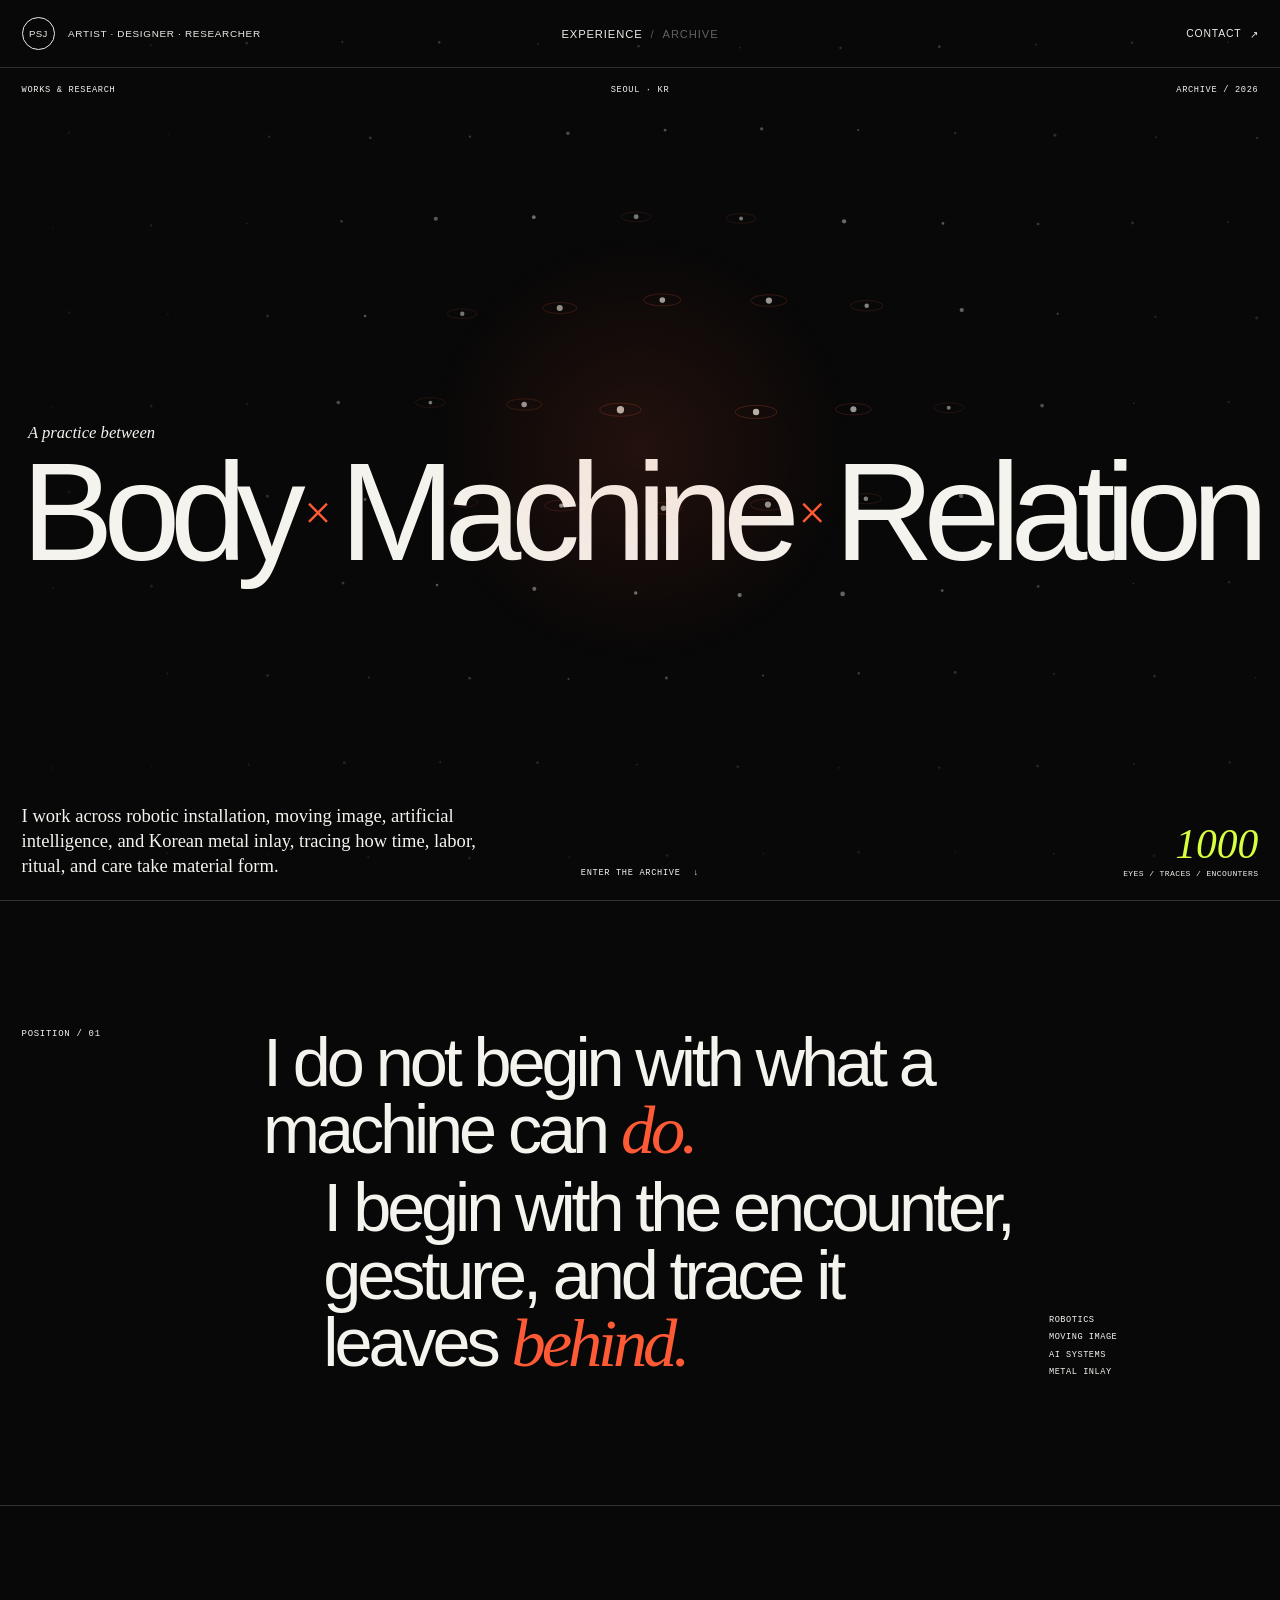
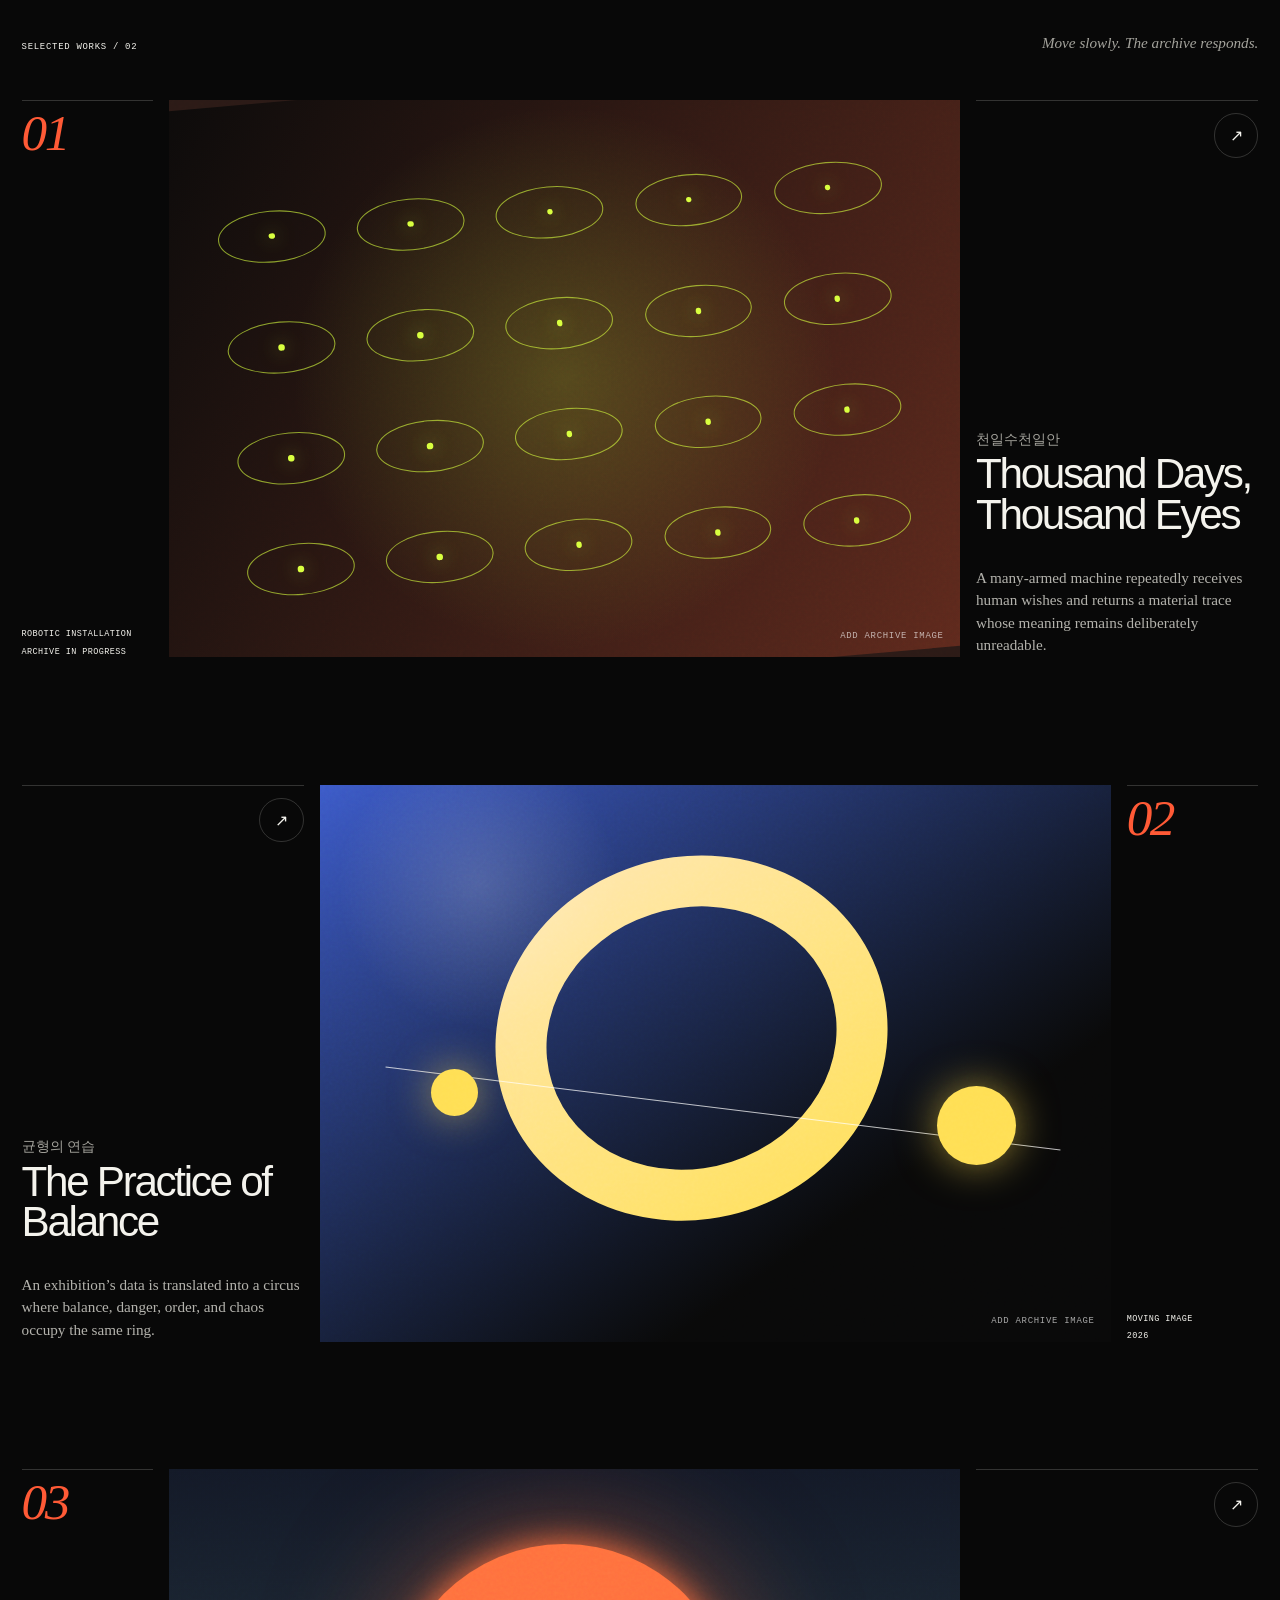
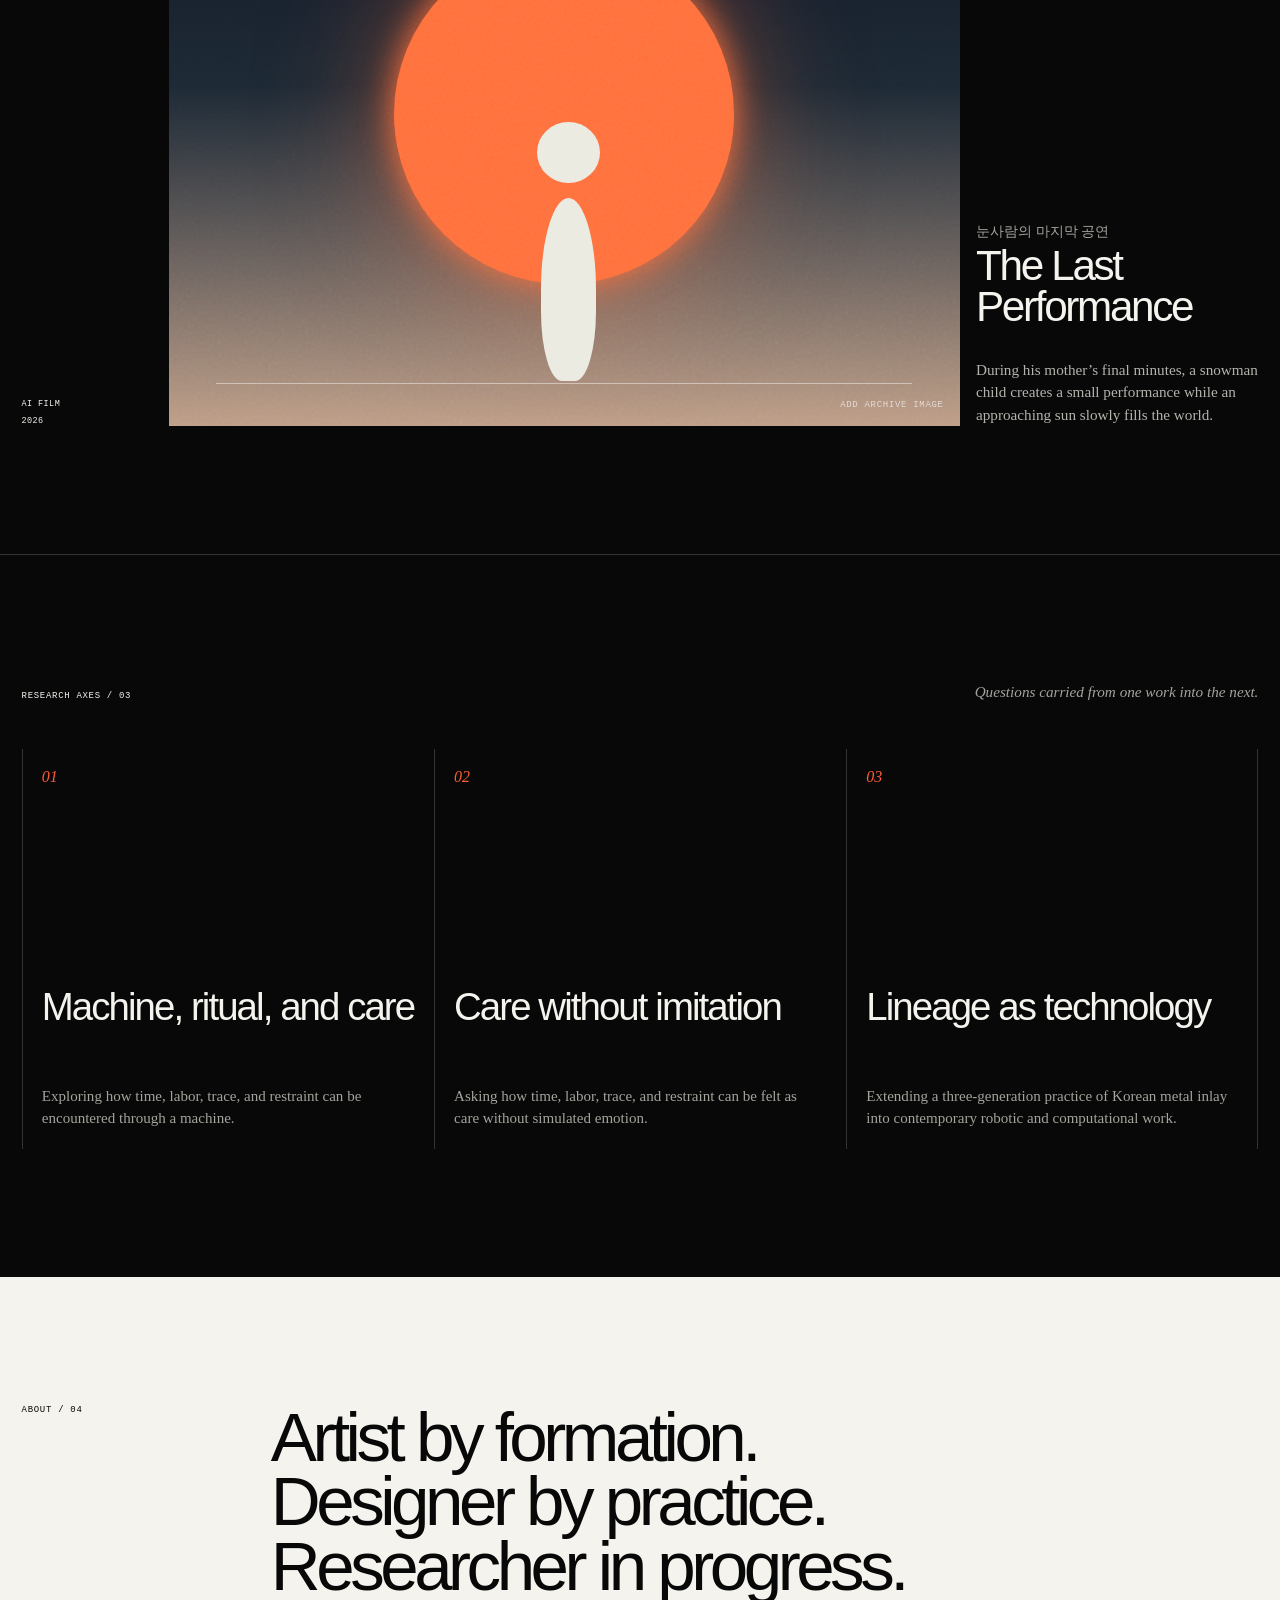
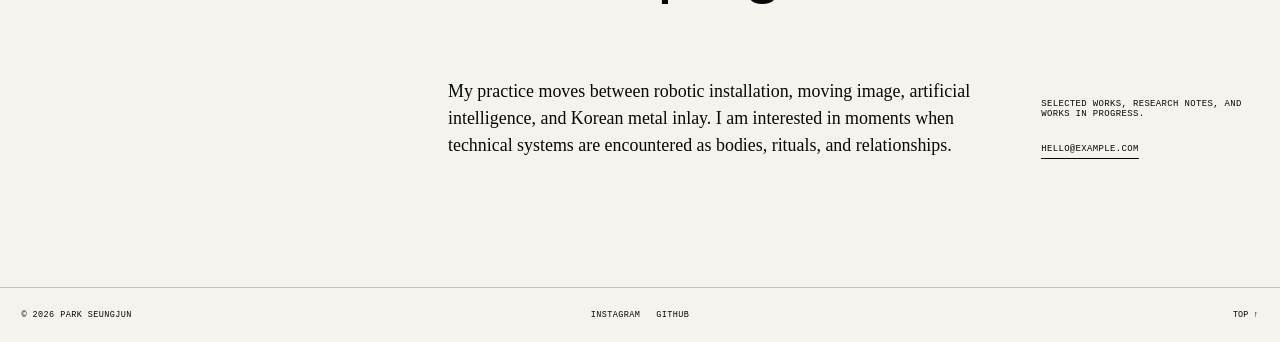
==== commit a2244ba2: "Build Archive Studio 3" ====
--- a/index.html
+++ b/index.html
@@ -15,8 +15,8 @@
     />
     <title>PARK SEUNGJUN — Works & Research</title>
     <link rel="icon" href="./public/favicon.svg" type="image/svg+xml" />
-    <link rel="stylesheet" href="./styles.css?v=studio2" />
-    <script type="module" src="./app.js?v=studio2"></script>
+    <link rel="stylesheet" href="./styles.css?v=studio3" />
+    <script type="module" src="./app.js?v=studio3"></script>
   </head>
   <body>
     <a class="skip-link" href="#main">Skip to content</a>
--- a/styles.css
+++ b/styles.css
@@ -150,6 +150,28 @@
 .canvas-block__line { height: 100%; width: 100%; }
 .canvas-block--image .canvas-block__content,.canvas-block--video .canvas-block__content,.canvas-block--audio .canvas-block__content,.canvas-block--gallery .canvas-block__content,.canvas-block--embed .canvas-block__content { overflow: hidden; }
 .canvas-block__placeholder { align-items: center; background: repeating-linear-gradient(135deg,#f2f2f2,#f2f2f2 8px,#e9e9e9 8px,#e9e9e9 16px); color: #777; display: flex; font-family: var(--mono); font-size: .65rem; height: 100%; justify-content: center; letter-spacing: .08em; width: 100%; }
+.canvas-native-media,.canvas-gif-shell,.canvas-embed-shell,.canvas-embed-placeholder,.canvas-editor-media-preview,.canvas-audio-link,.canvas-media-poster { height: 100%; position: relative; width: 100%; }
+.canvas-native-media video,.canvas-native-media audio,.canvas-gif-shell img,.canvas-media-poster__image { height: 100%; object-fit: cover; width: 100%; }
+.canvas-media-poster { align-items: center; background: #e9e9e5; display: flex; justify-content: center; overflow: hidden; }
+.canvas-media-poster__fallback { color: #111; font-family: var(--mono); font-size: clamp(.62rem,1.1vw,1rem); letter-spacing: .12em; text-align: center; text-transform: uppercase; }
+.canvas-media-play { align-items: center; backdrop-filter: blur(14px); background: rgba(17,17,17,.88); border: 1px solid rgba(255,255,255,.28); border-radius: 999px; bottom: 18px; color: #fff; cursor: pointer; display: flex; font-family: var(--mono); font-size: 10px; gap: 9px; left: 18px; letter-spacing: .04em; max-width: calc(100% - 36px); min-height: 44px; padding: 10px 14px; position: absolute; text-transform: uppercase; transform: scale(var(--archive-control-scale,1)); transform-origin: left bottom; transition: background 180ms ease,transform 180ms ease; width: auto; z-index: 4; }
+.canvas-media-play:hover { background: #111; transform: translateY(-2px) scale(var(--archive-control-scale,1)); }
+.canvas-media-play:focus-visible { outline: 2px solid #fff; outline-offset: 3px; }
+.canvas-media-play span { font-size: 9px; }
+.canvas-media-play strong { font-size: inherit; font-weight: 500; overflow: hidden; text-overflow: ellipsis; white-space: nowrap; }
+.canvas-media-play[hidden] { display: none; }
+.canvas-native-media--audio { align-items: center; background: #111; display: flex; padding: 12px; }
+.canvas-native-media--audio audio { height: 40px; }
+.canvas-audio-link { align-items: center; background: #111; color: #fff; display: flex; font-family: var(--mono); gap: 14px; justify-content: center; letter-spacing: .04em; padding: 16px; text-transform: uppercase; }
+.canvas-audio-link span { font-size: 1.5em; }
+.canvas-embed-placeholder { background: #e9e9e5; overflow: hidden; }
+.canvas-embed-placeholder .canvas-media-poster { inset: 0; position: absolute; }
+.canvas-media-link-label { backdrop-filter: blur(14px); background: rgba(255,255,255,.88); border: 1px solid rgba(0,0,0,.18); bottom: 18px; color: #111; font-family: var(--mono); font-size: 10px; left: 18px; letter-spacing: .05em; min-height: 44px; padding: 14px; position: absolute; text-transform: uppercase; transform: scale(var(--archive-control-scale,1)); transform-origin: left bottom; z-index: 3; }
+.canvas-embed-shell iframe { inset: 0; position: absolute; }
+.canvas-editor-media-preview { background: #e9e9e5; overflow: hidden; }
+.canvas-editor-media-preview--audio { align-items: center; background: #111; color: #fff; display: flex; gap: 14px; padding: 18px; }
+.canvas-editor-media-preview--audio > span:first-child { font-size: 1.6em; }
+.canvas-editor-media-badge { background: #111; color: #fff; font-family: var(--mono); font-size: 10px; left: 12px; letter-spacing: .08em; padding: 6px 8px; position: absolute; text-transform: uppercase; top: 12px; z-index: 4; }
 .canvas-marquee { align-items: center; display: flex; overflow: hidden; white-space: nowrap; }
 .canvas-marquee__track { animation: archive-marquee var(--marquee-speed) linear infinite; display: flex; min-width: max-content; will-change: transform; }
 .canvas-marquee--right .canvas-marquee__track { animation-direction: reverse; }
@@ -197,10 +219,16 @@
 .canvas-gallery--slideshow { position: relative; }
 .canvas-gallery--slideshow .canvas-gallery__item { inset: 0; opacity: 0; position: absolute; transition: opacity 600ms ease; }
 .canvas-gallery--slideshow .canvas-gallery__item.is-active { opacity: 1; }
-.canvas-auto-nav { align-items: center; display: flex; gap: var(--nav-gap); height: 100%; overflow: hidden; width: 100%; }
+.canvas-auto-nav { align-items: center; display: flex; gap: var(--nav-gap); height: 100%; overflow: auto; scrollbar-width: none; width: 100%; }
+.canvas-auto-nav::-webkit-scrollbar { display: none; }
 .canvas-auto-nav--vertical { align-items: flex-start; flex-direction: column; justify-content: center; }
-.canvas-auto-nav a { display: inline-block; text-decoration: none; }
-.canvas-auto-nav a[aria-current="page"] { text-decoration: underline; text-underline-offset: .25em; }
+.canvas-auto-nav a { align-items: baseline; display: inline-flex; gap: .42em; text-decoration: none; transition: background 180ms ease,color 180ms ease,opacity 180ms ease; }
+.canvas-auto-nav a > span { font-size: .68em; opacity: .5; }
+.canvas-auto-nav--active-underline a[aria-current="page"] { text-decoration: underline; text-underline-offset: .25em; }
+.canvas-auto-nav--active-pill a { border-radius: 999px; padding: .45em .75em; }
+.canvas-auto-nav--active-pill a[aria-current="page"] { background: #111; color: #fff; }
+.canvas-auto-nav--active-fade a:not([aria-current="page"]) { opacity: .3; }
+.canvas-auto-nav--active-none a[aria-current="page"] { text-decoration: none; }
 
 .archive-page-nav { background: rgba(255,255,255,.86); border: 1px solid rgba(0,0,0,.12); border-radius: 999px; display: flex; gap: .25rem; left: 50%; max-width: calc(100vw - 2rem); overflow-x: auto; padding: .3rem; position: fixed; top: 4rem; transform: translateX(-50%); white-space: nowrap; z-index: 110; }
 .archive-page-nav a { border-radius: 999px; font-family: var(--mono); font-size: .55rem; letter-spacing: .04em; padding: .5rem .72rem; text-transform: uppercase; }
@@ -229,91 +257,150 @@
 ::view-transition-old(root) { animation-duration: var(--page-transition-duration); }
 ::view-transition-new(root) { animation-duration: var(--page-transition-duration); }
 
-/* Archive Studio */
-.archive-page--studio { background: #e7e7e7; height: 100dvh; overflow: hidden; }
-.archive-studio { --panel: 270px; background: #e7e7e7; display: grid; font-size: 12px; grid-template-columns: var(--panel) minmax(0,1fr) var(--panel); height: 100dvh; }
-.archive-studio button,.archive-studio input,.archive-studio textarea,.archive-studio select { color: #111; }
+/* Archive Studio 3 */
+.archive-page--studio { background: #d9d9d6; height: 100dvh; overflow: hidden; }
+.archive-studio { --studio-accent: #4d5cff; --studio-border: #d9d9d6; --studio-muted: #767676; --studio-panel: #fbfbfa; background: #d9d9d6; color: #111; display: grid; font-family: Arial,sans-serif; font-size: 12px; grid-template-columns: 292px minmax(0,1fr) 326px; height: 100dvh; }
+.archive-studio * { box-sizing: border-box; }
+.archive-studio button,.archive-studio input,.archive-studio textarea,.archive-studio select { color: #111; font: inherit; }
 .archive-studio button { cursor: pointer; }
-.archive-studio__left,.archive-studio__inspector { background: #f8f8f8; overflow: auto; position: relative; z-index: 50; }
-.archive-studio__left { border-right: 1px solid #d5d5d5; }
-.archive-studio__inspector { border-left: 1px solid #d5d5d5; }
-.archive-studio__brand { align-items: center; border-bottom: 1px solid #ddd; display: flex; font-family: var(--mono); justify-content: space-between; padding: 14px; }
-.archive-studio__brand strong { font-size: 11px; letter-spacing: .05em; }
-.archive-studio__brand span,.studio-muted { color: #888; font-size: 10px; }
-.studio-exit { border-bottom: 1px solid #ddd; display: block; font-size: 11px; padding: 12px 14px; }
-.studio-panel { border-bottom: 1px solid #ddd; padding: 14px; }
-.studio-panel h2 { color: #777; font-family: var(--mono); font-size: 9px; font-weight: 500; letter-spacing: .08em; margin: 0 0 12px; text-transform: uppercase; }
-.studio-panel__head { align-items: center; display: flex; justify-content: space-between; }
-.studio-panel__head button { background: #111; border-radius: 50%; color: #fff; height: 22px; padding: 0; width: 22px; }
-.studio-page-row { align-items: center; border-radius: 4px; display: grid; grid-template-columns: 1fr auto; margin-bottom: 3px; }
-.studio-page-row.is-active { background: #e7e7e7; }
-.studio-page-row > button { align-items: center; background: transparent; display: grid; gap: 6px; grid-template-columns: 14px 1fr; min-width: 0; padding: 7px; text-align: left; width: 100%; }
+.archive-studio button:focus-visible,.archive-studio input:focus-visible,.archive-studio textarea:focus-visible,.archive-studio select:focus-visible,.archive-studio summary:focus-visible { outline: 2px solid var(--studio-accent); outline-offset: 1px; }
+.archive-studio__left,.archive-studio__inspector { background: var(--studio-panel); overflow: auto; position: relative; z-index: 50; }
+.archive-studio__left { border-right: 1px solid var(--studio-border); }
+.archive-studio__inspector { border-left: 1px solid var(--studio-border); }
+.archive-studio__brand { align-items: center; border-bottom: 1px solid var(--studio-border); display: flex; font-family: var(--mono); height: 58px; justify-content: space-between; padding: 0 16px; }
+.archive-studio__brand strong { align-items: center; display: flex; font-size: 11px; gap: 8px; letter-spacing: .065em; }
+.archive-studio__brand b { align-items: center; background: #111; border-radius: 50%; color: #fff; display: inline-flex; font-size: 9px; height: 21px; justify-content: center; width: 21px; }
+.archive-studio__brand span,.studio-muted { color: var(--studio-muted); font-size: 10px; }
+.studio-exit { align-items: center; border-bottom: 1px solid var(--studio-border); display: flex; font-size: 11px; height: 39px; padding: 0 16px; transition: background 150ms ease; }
+.studio-exit:hover { background: #f0f0ed; }
+.studio-panel { border-bottom: 1px solid var(--studio-border); padding: 16px; }
+.studio-panel h2 { color: #111; font-family: var(--mono); font-size: 9px; font-weight: 600; letter-spacing: .1em; margin: 0; text-transform: uppercase; }
+.studio-panel__head { align-items: center; display: flex; justify-content: space-between; margin-bottom: 13px; }
+.studio-panel__head > div { align-items: baseline; display: flex; gap: 7px; }
+.studio-panel__head small { color: var(--studio-muted); font-size: 9px; }
+.studio-page-group { background: #f3f3f0; border-radius: 7px; margin-bottom: 8px; padding: 5px; }
+.studio-page-group__label { align-items: center; color: #5f5f5b; display: flex; font-family: var(--mono); font-size: 9px; justify-content: space-between; letter-spacing: .07em; padding: 5px 6px 7px; text-transform: uppercase; }
+.studio-page-group__label small { align-items: center; background: #e3e3df; border-radius: 999px; display: inline-flex; font-size: 8px; height: 16px; justify-content: center; min-width: 16px; padding: 0 5px; }
+.studio-page-group > .studio-muted { margin: 2px 6px 6px; }
+.studio-page-row { align-items: center; border: 1px solid transparent; border-radius: 5px; display: grid; grid-template-columns: minmax(0,1fr) auto; margin-bottom: 2px; transition: background 140ms ease,border-color 140ms ease; }
+.studio-page-row:last-child { margin-bottom: 0; }
+.studio-page-row:hover { background: rgba(255,255,255,.62); }
+.studio-page-row.is-active { background: #fff; border-color: #d5d5d1; box-shadow: 0 1px 3px rgba(0,0,0,.05); }
+.studio-page-row > button { align-items: center; background: transparent; display: grid; gap: 7px; grid-template-columns: 14px minmax(0,1fr); min-width: 0; padding: 7px; text-align: left; width: 100%; }
+.studio-page-row__icon { color: var(--studio-accent); font-size: 9px; text-align: center; }
 .studio-page-row strong { font-size: 11px; font-weight: 500; overflow: hidden; text-overflow: ellipsis; white-space: nowrap; }
-.studio-page-row small { color: #999; font-size: 9px; grid-column: 2; overflow: hidden; text-overflow: ellipsis; white-space: nowrap; }
-.studio-page-row > div { display: none; padding-right: 4px; }.studio-page-row:hover > div,.studio-page-row.is-active > div { display: flex; }
-.studio-page-row > div button { background: transparent; color: #777; padding: 3px; }
+.studio-page-row small { color: #686864; font-family: var(--mono); font-size: 9px; grid-column: 2; overflow: hidden; text-overflow: ellipsis; white-space: nowrap; }
+.studio-page-row > div { display: none; gap: 1px; padding-right: 4px; }
+.studio-page-row:hover > div,.studio-page-row.is-active > div { display: flex; }
+.studio-page-row > div button { background: transparent; border-radius: 3px; color: #777; padding: 4px; }
+.studio-page-row > div button:hover { background: #ecece8; color: #111; }
+.studio-page-create { display: grid; gap: 6px; grid-template-columns: 1.25fr 1fr; margin-top: 9px; }
+.studio-page-create button { background: #fff; border: 1px solid #cececa; border-radius: 6px; font-size: 10px; padding: 9px 7px; }
+.studio-page-create button:first-child { background: #111; border-color: #111; color: #fff; }
+.studio-page-create button:hover { transform: translateY(-1px); }
+.studio-pages [data-page-list] { max-height: 310px; overflow: auto; }
 .studio-page-actions { display: grid; gap: 5px; grid-template-columns: 1.3fr 1fr 1fr; }
-.studio-page-actions button,.studio-presets button { background: #fff; border: 1px solid #d6d6d6; border-radius: 4px; font-size: 10px; padding: 7px 5px; }
+.studio-page-actions button,.studio-presets button { background: #fff; border: 1px solid #d3d3cf; border-radius: 5px; font-size: 10px; min-height: 31px; padding: 7px 5px; }
 .studio-page-actions button:disabled { color: #999; cursor: default; }
-.studio-details { border-top: 1px solid #e1e1e1; margin: 12px 0; padding-top: 10px; }
-.studio-details summary { color: #666; cursor: pointer; font-size: 10px; margin-bottom: 10px; }
-.studio-presets { display: grid; gap: 4px; grid-template-columns: repeat(5,1fr); margin-bottom: 10px; }
+.studio-layers [data-layer-list] { max-height: 220px; overflow: auto; }
+.studio-layer { align-items: center; background: transparent; border-radius: 5px; display: grid; font-size: 11px; gap: 7px; grid-template-columns: 44px minmax(0,1fr); padding: 7px 8px; text-align: left; width: 100%; }
+.studio-layer span { color: #686864; font-family: var(--mono); font-size: 9px; overflow: hidden; text-transform: uppercase; }
+.studio-layer:hover,.studio-layer.is-active { background: #eaeae7; }
+.studio-insert__label { color: #686864; font-family: var(--mono); font-size: 9px; letter-spacing: .08em; margin: 15px 0 6px; text-transform: uppercase; }
 .studio-add-grid { display: grid; gap: 6px; grid-template-columns: 1fr 1fr; }
-.studio-add-grid button,.inspector-actions button,.inspector-file { background: #fff; border: 1px solid #d6d6d6; border-radius: 5px; font-size: 11px; min-height: 38px; padding: 7px; text-align: left; }
-.studio-add-grid button:hover,.inspector-actions button:hover,.inspector-file:hover { border-color: #111; }
+.studio-add-grid button,.inspector-actions button,.inspector-file,.studio-callout button { background: #fff; border: 1px solid #d3d3cf; border-radius: 6px; font-size: 11px; min-height: 37px; padding: 8px; text-align: left; transition: border-color 140ms ease,box-shadow 140ms ease,transform 140ms ease; }
+.studio-add-grid button:hover,.inspector-actions button:hover,.inspector-file:hover,.studio-callout button:hover { border-color: #777; box-shadow: 0 2px 8px rgba(0,0,0,.06); transform: translateY(-1px); }
+.studio-site-settings { cursor: default; padding: 0; }
+.studio-site-settings > summary { cursor: pointer; font-family: var(--mono); font-size: 9px; font-weight: 600; letter-spacing: .1em; list-style: none; padding: 16px; text-transform: uppercase; }
+.studio-site-settings > summary::after { color: #777; content: "+"; float: right; }
+.studio-site-settings[open] > summary::after { content: "−"; }
+.studio-site-settings__body { border-top: 1px solid var(--studio-border); padding: 14px 16px 5px; }
 .studio-fields { display: grid; gap: 8px; }
-.studio-fields--two { grid-template-columns: 1fr 1fr; }
-.studio-panel label { display: block; margin: 0 0 9px; min-width: 0; }
-.studio-panel label > span { color: #676767; display: block; font-size: 10px; margin-bottom: 4px; }
-.studio-panel input:not([type="checkbox"]),.studio-panel textarea,.studio-panel select { background: #fff; border: 1px solid #d6d6d6; border-radius: 4px; min-height: 30px; padding: 6px 7px; resize: vertical; width: 100%; }
-.studio-panel input:focus,.studio-panel textarea:focus,.studio-panel select:focus { border-color: #111; outline: 0; }
-.studio-check { align-items: center; display: flex !important; gap: 6px; }
+.studio-fields--two { grid-template-columns: minmax(0,1fr) minmax(0,1fr); }
+.archive-studio label { display: block; margin: 0 0 10px; min-width: 0; }
+.archive-studio label > span { color: #686864; display: block; font-size: 10px; line-height: 1.3; margin-bottom: 4px; }
+.archive-studio input:not([type="checkbox"]),.archive-studio textarea,.archive-studio select { background: #fff; border: 1px solid #d3d3cf; border-radius: 5px; min-height: 32px; padding: 7px 8px; resize: vertical; width: 100%; }
+.archive-studio textarea { line-height: 1.45; }
+.archive-studio input:not([type="checkbox"]):hover,.archive-studio textarea:hover,.archive-studio select:hover { border-color: #aaa; }
+.archive-studio input:not([type="checkbox"]):focus,.archive-studio textarea:focus,.archive-studio select:focus { border-color: var(--studio-accent); box-shadow: 0 0 0 2px rgba(77,92,255,.1); outline: 0; }
+.archive-studio input[type="checkbox"] { accent-color: var(--studio-accent); height: 14px; margin: 0; width: 14px; }
+.studio-check { align-items: center; display: flex !important; gap: 7px; }
 .studio-check span { margin: 0 !important; }
-.studio-checks { display: grid; grid-template-columns: 1fr 1fr; }
-.studio-layer { align-items: center; background: transparent; border-radius: 4px; display: grid; font-size: 11px; gap: 6px; grid-template-columns: 42px 1fr; padding: 7px; text-align: left; width: 100%; }
-.studio-layer span { color: #999; font-family: var(--mono); font-size: 8px; text-transform: uppercase; }
-.studio-layer:hover,.studio-layer.is-active { background: #e9e9e9; }
-.archive-studio__center { display: grid; grid-template-rows: 48px 1fr; min-width: 0; }
-.archive-studio__topbar { align-items: center; background: #f8f8f8; border-bottom: 1px solid #d5d5d5; display: flex; justify-content: space-between; padding: 0 12px; position: relative; z-index: 40; }
-.archive-studio__topbar > span { color: #777; font-size: 10px; }
-.archive-studio__topbar > span { flex: 0 0 auto; }
-.archive-studio__topbar > div { display: flex; gap: 6px; min-width: 0; overflow-x: auto; }
-.archive-studio__topbar button,.archive-studio__topbar select { background: #fff; border: 1px solid #d4d4d4; border-radius: 5px; font-size: 10px; padding: 7px 10px; }
-.archive-studio__topbar button,.archive-studio__topbar select { flex: 0 0 auto; white-space: nowrap; }
-.archive-studio__topbar .studio-publish { background: #111; border-color: #111; box-shadow: -10px 0 14px #f8f8f8; color: #fff; position: sticky; right: 0; z-index: 2; }
-.archive-studio__workspace { overflow: auto; padding: 56px; }
+.studio-checks { display: grid; gap: 2px 8px; grid-template-columns: minmax(0,1fr) minmax(0,1fr); }
+.archive-studio__center { display: grid; grid-template-rows: 58px minmax(0,1fr); min-width: 0; }
+.archive-studio__topbar { align-items: center; background: rgba(251,251,250,.96); border-bottom: 1px solid var(--studio-border); display: flex; gap: 16px; justify-content: space-between; padding: 0 12px 0 16px; position: relative; z-index: 40; }
+.studio-topbar__context { align-items: baseline; display: flex; flex: 0 0 auto; gap: 8px; min-width: 0; }
+.studio-topbar__context strong { font-size: 12px; font-weight: 600; }
+.studio-topbar__context span { color: #666; font-family: var(--mono); font-size: 9px; }
+.studio-topbar__context small { color: #676763; font-size: 9px; max-width: 155px; overflow: hidden; text-overflow: ellipsis; white-space: nowrap; }
+.studio-topbar__actions { display: flex; gap: 5px; min-width: 0; overflow-x: auto; padding: 8px 0; }
+.archive-studio__topbar button,.archive-studio__topbar select { background: #fff; border: 1px solid #d3d3cf; border-radius: 5px; flex: 0 0 auto; font-size: 10px; min-height: 32px; padding: 7px 9px; white-space: nowrap; }
+.archive-studio__topbar button:hover,.archive-studio__topbar select:hover { border-color: #888; }
+.archive-studio__topbar .studio-publish { background: #111; border-color: #111; box-shadow: -12px 0 16px var(--studio-panel); color: #fff; position: sticky; right: 0; z-index: 2; }
+.archive-studio__workspace { background-color: #d9d9d6; background-image: radial-gradient(rgba(0,0,0,.12) .65px,transparent .65px); background-size: 14px 14px; overflow: auto; padding: 64px; }
 .archive-studio__board-sizer { margin: 0 auto; position: relative; }
-.archive-studio__board { box-shadow: 0 8px 34px rgba(0,0,0,.13); left: 0; position: absolute; top: 0; transform-origin: top left; width: max-content; }
-.archive-canvas--editing { background-image: linear-gradient(rgba(0,0,0,.04) 1px,transparent 1px),linear-gradient(90deg,rgba(0,0,0,.04) 1px,transparent 1px); background-size: var(--canvas-grid) var(--canvas-grid); overflow: hidden; }
-.archive-canvas__empty { align-items: center; color: #aaa; display: flex; font-family: var(--mono); font-size: 11px; inset: 0; justify-content: center; letter-spacing: .06em; pointer-events: none; position: absolute; }
+.archive-studio__board { box-shadow: 0 2px 3px rgba(0,0,0,.1),0 24px 72px rgba(0,0,0,.14); left: 0; position: absolute; top: 0; transform-origin: top left; width: max-content; }
+.archive-canvas--editing { background-image: linear-gradient(rgba(0,0,0,.038) 1px,transparent 1px),linear-gradient(90deg,rgba(0,0,0,.038) 1px,transparent 1px); background-size: var(--canvas-grid) var(--canvas-grid); overflow: hidden; }
+.archive-canvas__empty { align-items: center; color: #a4a4a0; display: flex; font-family: var(--mono); font-size: 11px; inset: 0; justify-content: center; letter-spacing: .06em; pointer-events: none; position: absolute; }
 .archive-studio .canvas-block { cursor: move; touch-action: none; }
 .archive-studio .canvas-block__content { pointer-events: none; }
 .archive-studio .canvas-block__entrance,.archive-studio .canvas-block__loop,.archive-studio .canvas-block__hover { animation: none !important; filter: none !important; opacity: 1 !important; transform: none !important; transition: none !important; }
 .archive-studio .canvas-block.is-hidden-layer { opacity: .22 !important; }
 .archive-studio .canvas-block.is-locked { cursor: not-allowed; }
 .archive-studio .canvas-block::after { border: calc(1px / var(--studio-zoom,1)) solid transparent; content: ""; inset: 0; pointer-events: none; position: absolute; }
-.archive-studio .canvas-block:hover::after { border-color: #5a7cff; }
-.archive-studio .canvas-block.is-selected::after { border-color: #315bff; box-shadow: 0 0 0 calc(1px / var(--studio-zoom,1)) rgba(49,91,255,.14); }
-.canvas-block__resize { background: #fff; border: calc(1px / var(--studio-zoom,1)) solid #315bff; bottom: calc(-5px / var(--studio-zoom,1)); cursor: nwse-resize !important; display: none; height: calc(10px / var(--studio-zoom,1)); padding: 0; position: absolute; right: calc(-5px / var(--studio-zoom,1)); touch-action: none; width: calc(10px / var(--studio-zoom,1)); z-index: 10; }
+.archive-studio .canvas-block:hover::after { border-color: #7582ff; }
+.archive-studio .canvas-block.is-selected::after { border-color: var(--studio-accent); box-shadow: 0 0 0 calc(1px / var(--studio-zoom,1)) rgba(77,92,255,.16); }
+.canvas-block__resize { background: #fff; border: calc(1px / var(--studio-zoom,1)) solid var(--studio-accent); bottom: calc(-5px / var(--studio-zoom,1)); cursor: nwse-resize !important; display: none; height: calc(10px / var(--studio-zoom,1)); padding: 0; position: absolute; right: calc(-5px / var(--studio-zoom,1)); touch-action: none; width: calc(10px / var(--studio-zoom,1)); z-index: 10; }
 .canvas-block.is-selected .canvas-block__resize { display: block; }
 .canvas-block.is-locked .canvas-block__resize { display: none; }
 [data-public-draggable] { cursor: grab; touch-action: none; }
 [data-public-draggable]:active { cursor: grabbing; }
-.inspector-empty { color: #777; padding: 24px 16px; }
+.inspector-empty { color: #777; padding: 28px 18px; }
 .inspector-empty span { font-family: var(--mono); font-size: 9px; letter-spacing: .08em; }
-.inspector-empty p { line-height: 1.5; }
-.inspector-head { align-items: center; border-bottom: 1px solid #ddd; display: flex; justify-content: space-between; padding: 14px; }
-.inspector-head > div { display: flex; flex-direction: column; gap: 3px; }
-.inspector-head span { color: #888; font-family: var(--mono); font-size: 8px; text-transform: uppercase; }
-.inspector-head strong { font-size: 12px; }
-.inspector-head button { background: transparent; color: #b12c2c; font-size: 10px; }
+.inspector-empty p { line-height: 1.55; }
+.inspector-head { align-items: center; border-bottom: 1px solid var(--studio-border); display: flex; justify-content: space-between; min-height: 72px; padding: 14px 16px; }
+.inspector-head > div { display: flex; flex-direction: column; gap: 3px; min-width: 0; }
+.inspector-head span { color: #686864; font-family: var(--mono); font-size: 9px; letter-spacing: .08em; text-transform: uppercase; }
+.inspector-head strong { font-size: 13px; overflow: hidden; text-overflow: ellipsis; white-space: nowrap; }
+.inspector-head small { color: #888; font-size: 9px; }
+.inspector-head button { background: transparent; color: #ad3131; font-size: 10px; }
+.studio-inspector-section { border-bottom: 1px solid var(--studio-border); }
+.studio-inspector-section > summary { align-items: center; cursor: pointer; display: grid; gap: 2px 8px; grid-template-columns: minmax(0,1fr) auto; list-style: none; padding: 13px 16px; }
+.studio-inspector-section > summary::-webkit-details-marker { display: none; }
+.studio-inspector-section > summary::after { color: #888; content: "+"; font-size: 14px; grid-column: 2; grid-row: 1 / span 2; }
+.studio-inspector-section[open] > summary::after { content: "−"; }
+.studio-inspector-section > summary span { font-size: 11px; font-weight: 600; }
+.studio-inspector-section > summary small { color: #686864; font-size: 10px; }
+.studio-inspector-section__body { border-top: 1px solid #e8e8e5; padding: 14px 16px 8px; }
+.studio-inspector-section--accent > summary { background: #f0f1ff; }
+.studio-inspector-section--accent > summary span { color: #2637db; }
+.studio-inspector-section--accent .studio-inspector-section__body { background: #fafaff; }
+.studio-presets { display: grid; gap: 4px; grid-template-columns: repeat(5,minmax(0,1fr)); margin-bottom: 10px; }
+.studio-button-row { display: grid; gap: 6px; grid-template-columns: 1fr 1fr; }
+.studio-button-row .inspector-file { margin-top: 0; }
 .inspector-actions { display: grid; gap: 6px; grid-template-columns: repeat(3,1fr); }
 .inspector-file { margin: -2px 0 10px; width: 100%; }
-.studio-help { color: #777; font-size: 10px; line-height: 1.45; margin: -2px 0 12px; }
-
-@media (max-width: 900px) {
-  .archive-studio { --panel: 230px; grid-template-columns: var(--panel) minmax(640px,1fr) var(--panel); min-width: 1100px; }
+.studio-help { color: #777; font-size: 10px; line-height: 1.5; margin: -2px 0 12px; }
+.studio-callout { background: #f1f1ee; border: 1px solid #deded9; border-radius: 7px; margin: 0 0 11px; padding: 11px; }
+.studio-callout strong { display: block; font-size: 10px; margin-bottom: 5px; }
+.studio-callout p { color: #71716d; font-size: 10px; line-height: 1.45; margin: 0; }
+.studio-callout button { margin-top: 10px; min-height: 32px; width: 100%; }
+.studio-nav-page-list { background: #f2f2ef; border-radius: 7px; margin: 0 0 11px; padding: 5px; }
+.studio-nav-page { align-items: center; background: #fff; border-radius: 4px; display: grid; gap: 5px; grid-template-columns: minmax(0,1fr) auto; margin: 0 0 3px; padding: 5px 6px; }
+.studio-nav-page:last-child { margin-bottom: 0 !important; }
+.studio-nav-page > label { align-items: center; display: grid; gap: 6px; grid-template-columns: 16px minmax(0,1fr) auto; margin: 0; }
+.studio-nav-page > label > span { color: #111; font-size: 10px; margin: 0; overflow: hidden; text-overflow: ellipsis; white-space: nowrap; }
+.studio-nav-page small { color: #6f6f6b; font-size: 9px; }
+.studio-nav-page__move { display: flex; }
+.studio-nav-page__move button { background: transparent; border-radius: 3px; color: #666; font-size: 10px; height: 24px; padding: 0; width: 22px; }
+.studio-nav-page__move button:hover { background: #ededeb; color: #111; }
+.studio-nav-page__move button:disabled { color: #bbb; cursor: default; }
+.studio-nav-page.is-disabled { opacity: .45; }
+
+@media (max-width: 1050px) {
+  .archive-studio { grid-template-columns: 254px minmax(660px,1fr) 286px; min-width: 1200px; }
   .archive-page--studio { overflow: auto; }
+  .studio-topbar__context small { display: none; }
 }
 
 /* Project dossier */
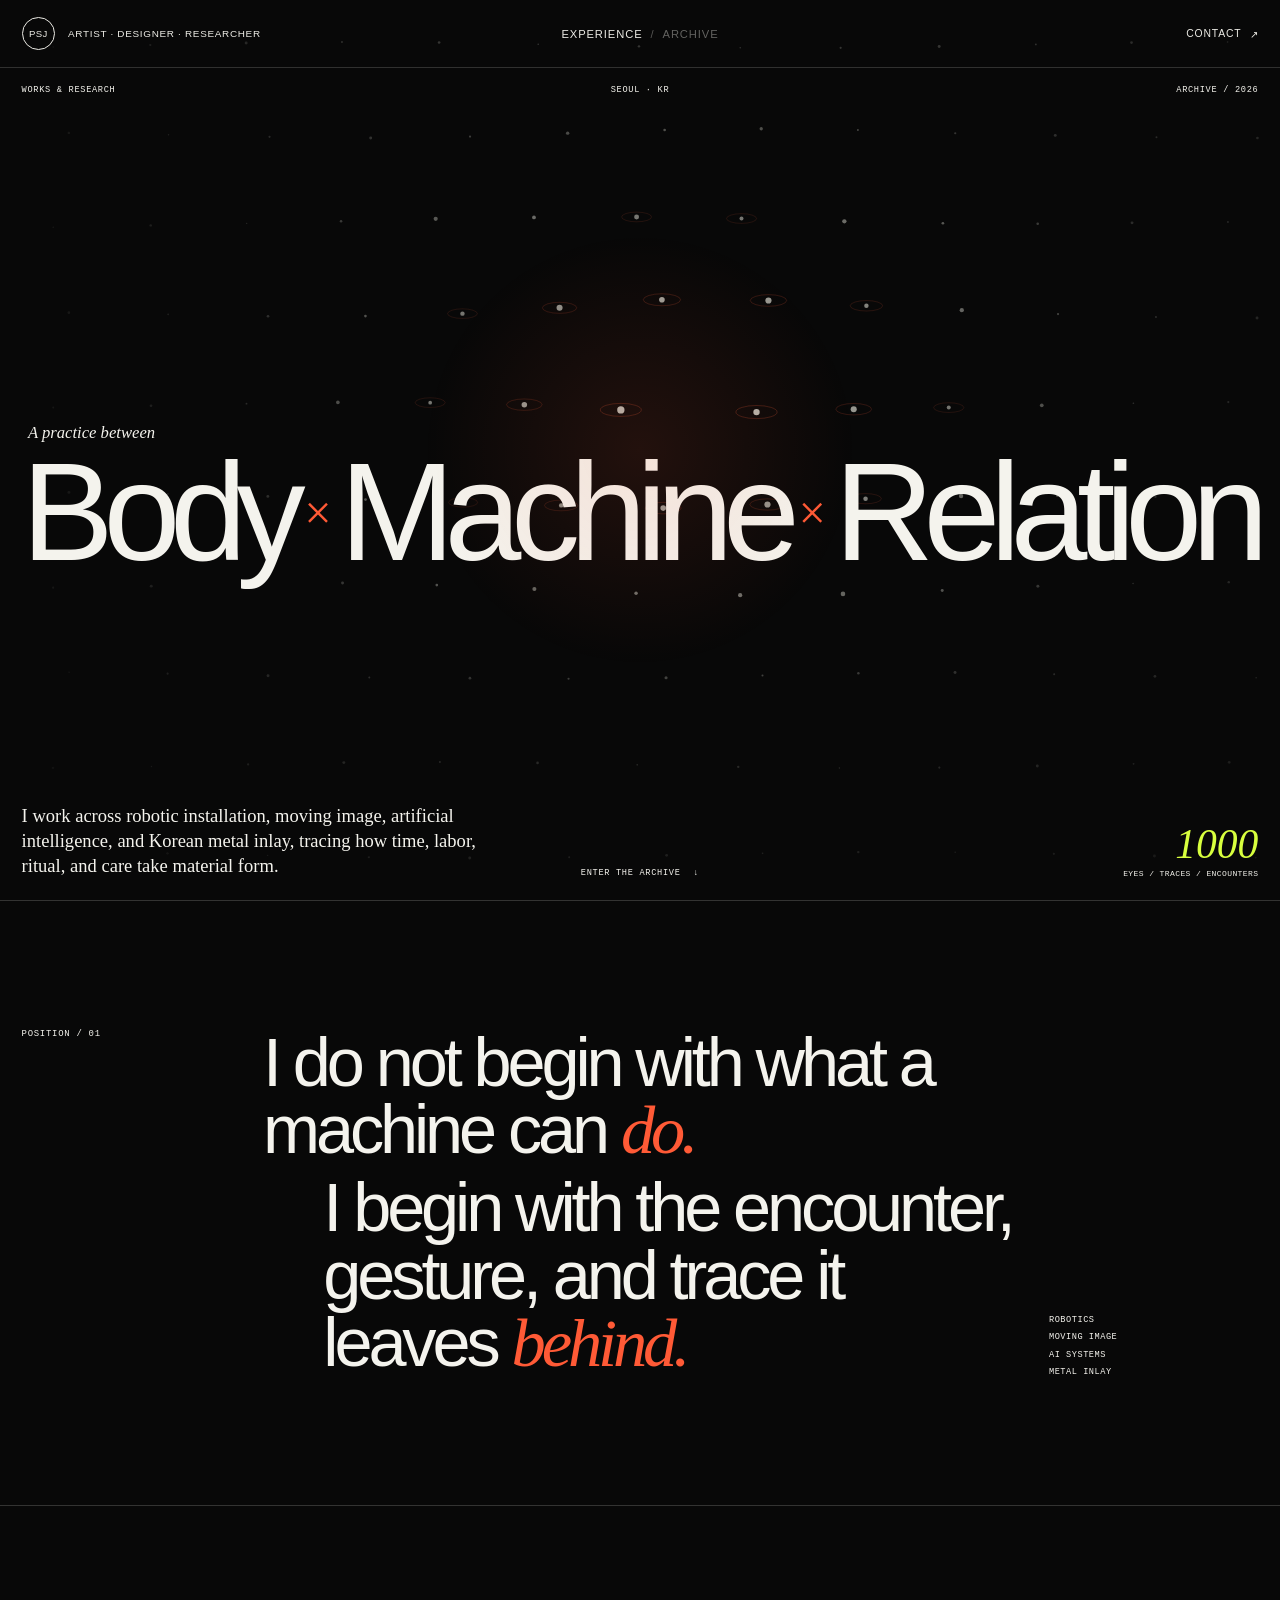
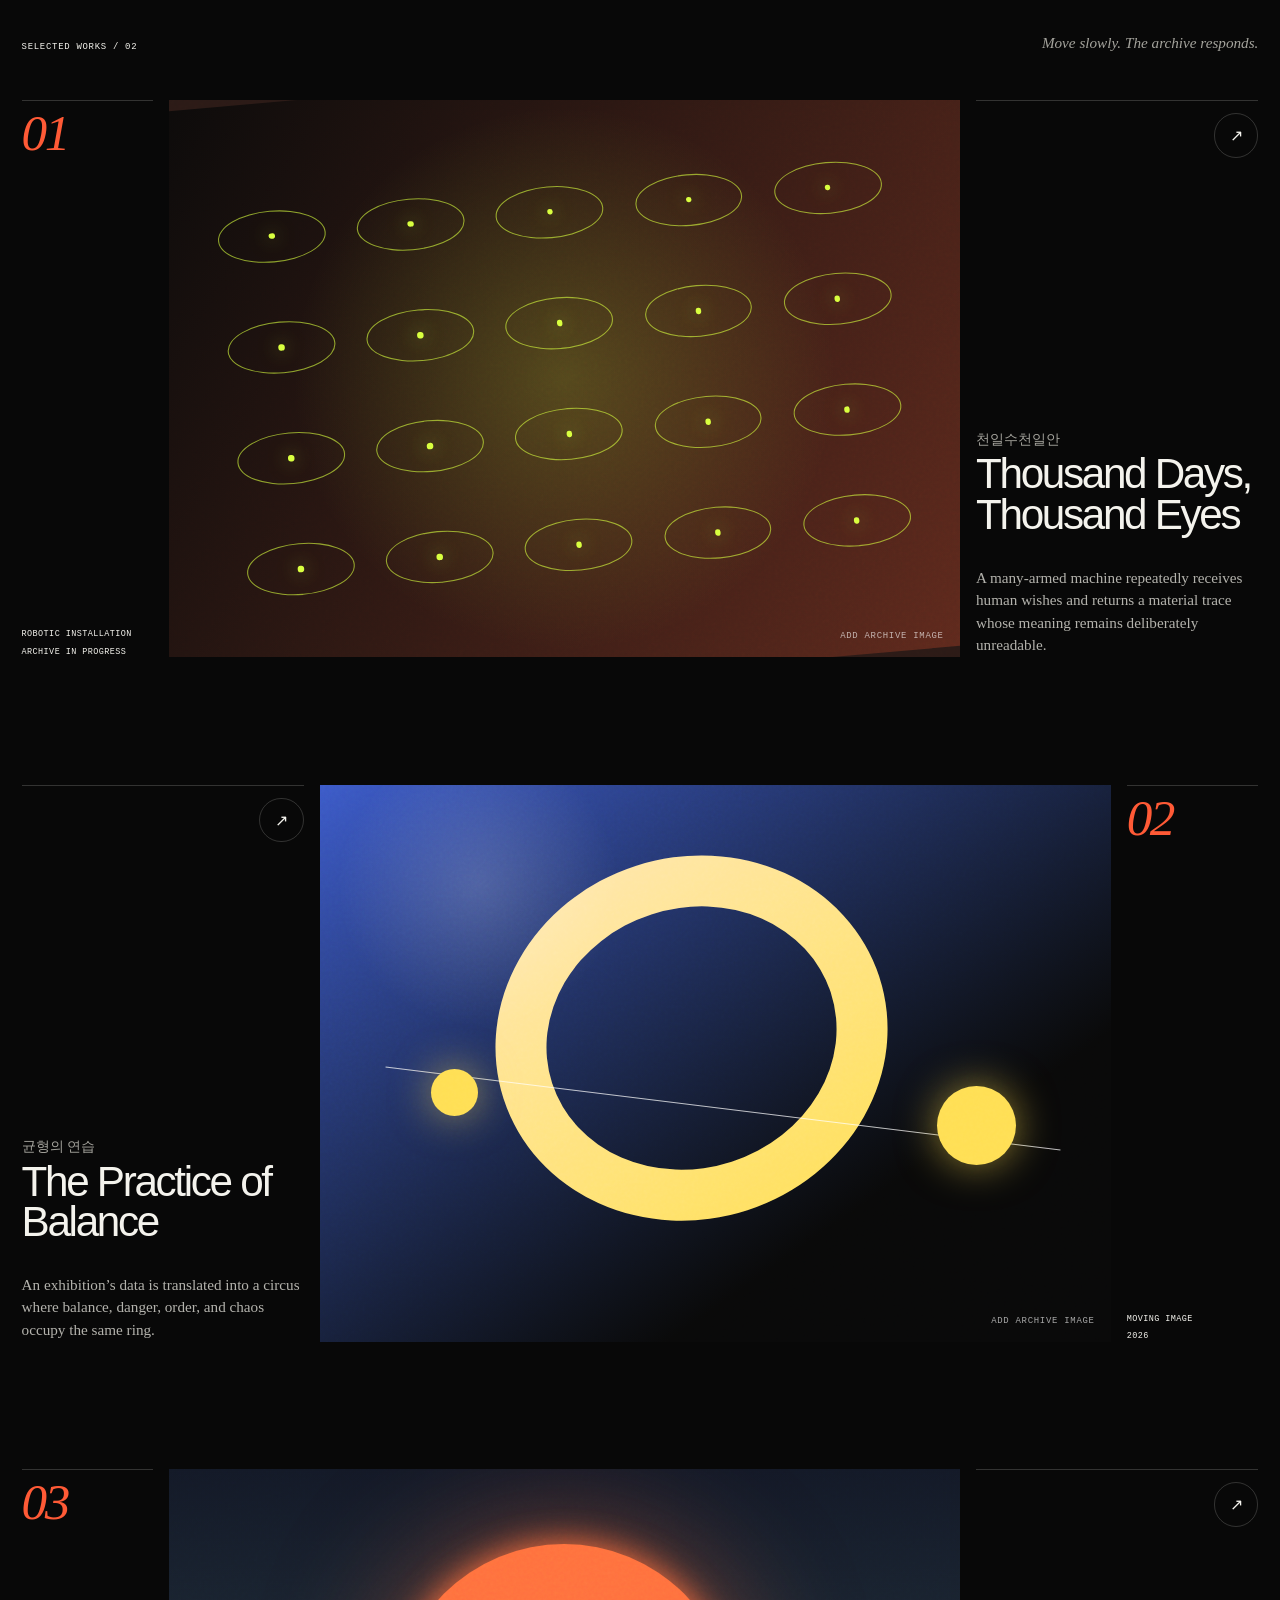
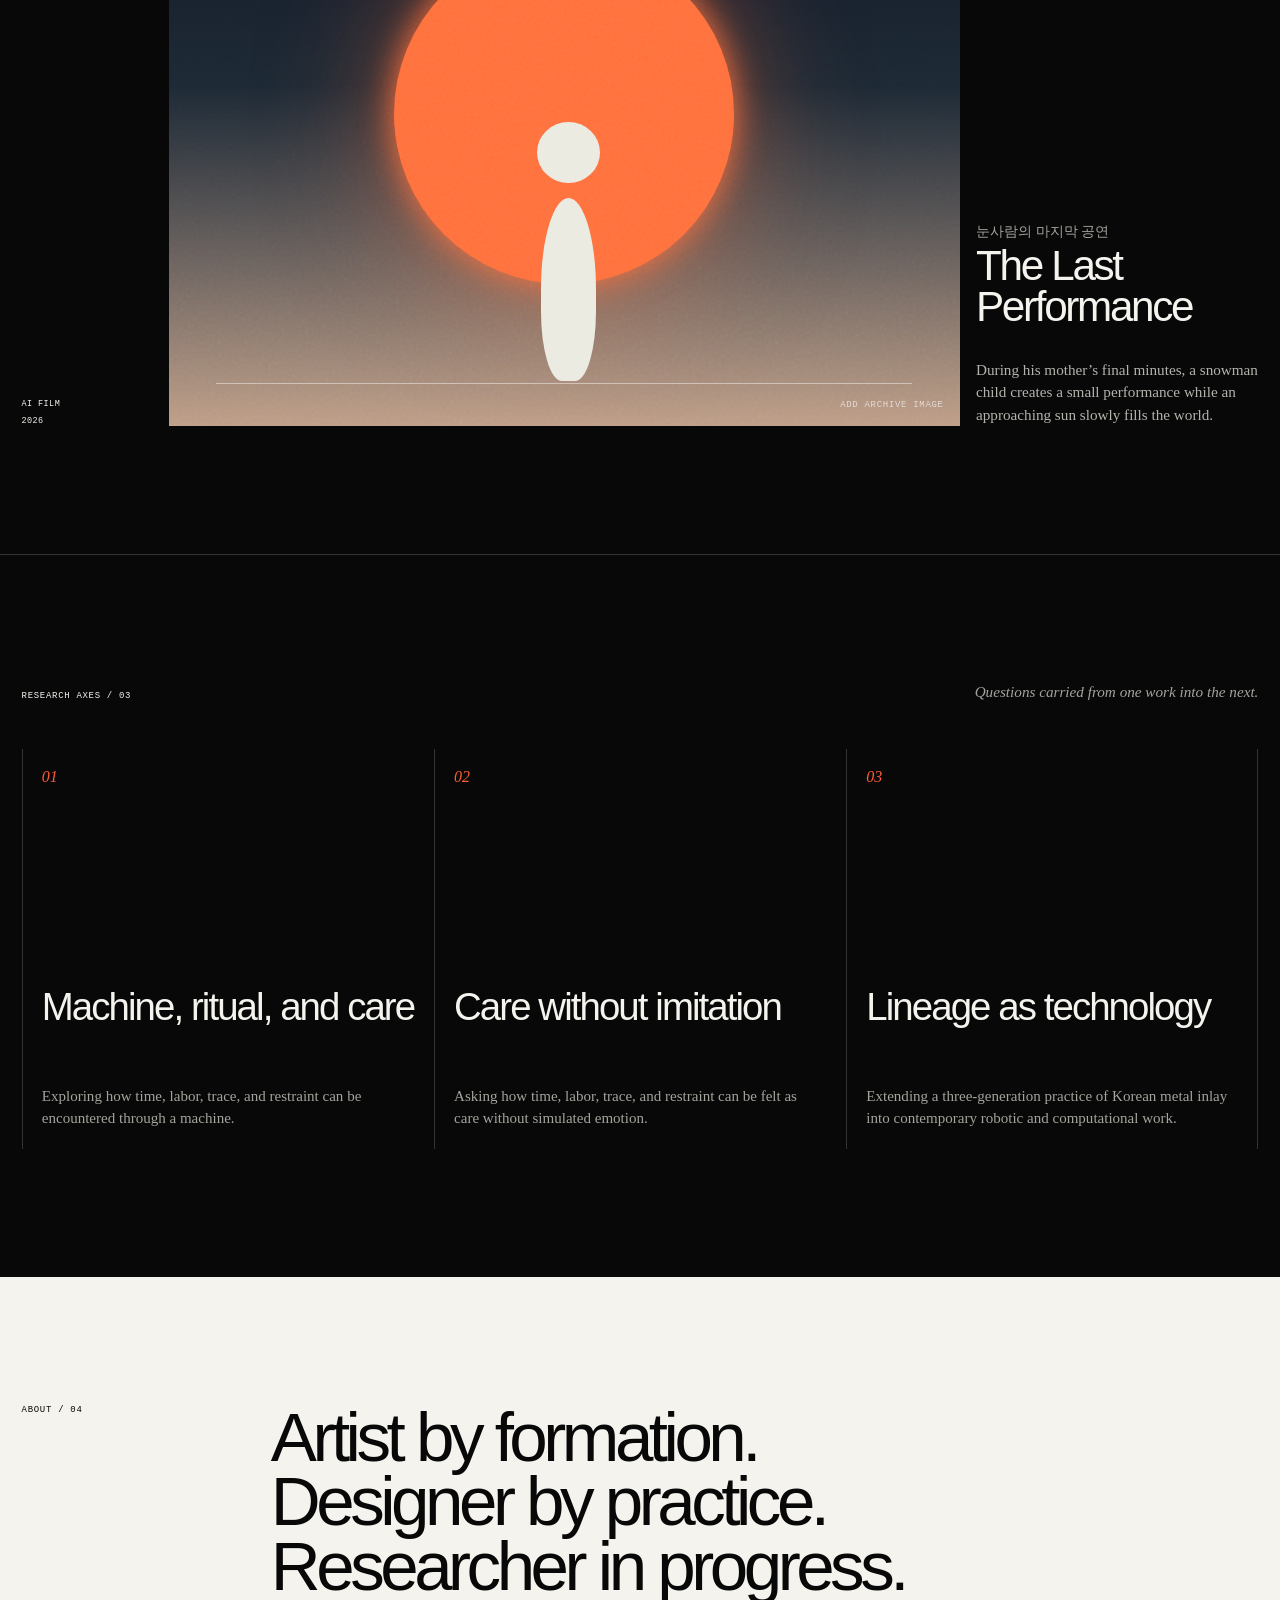
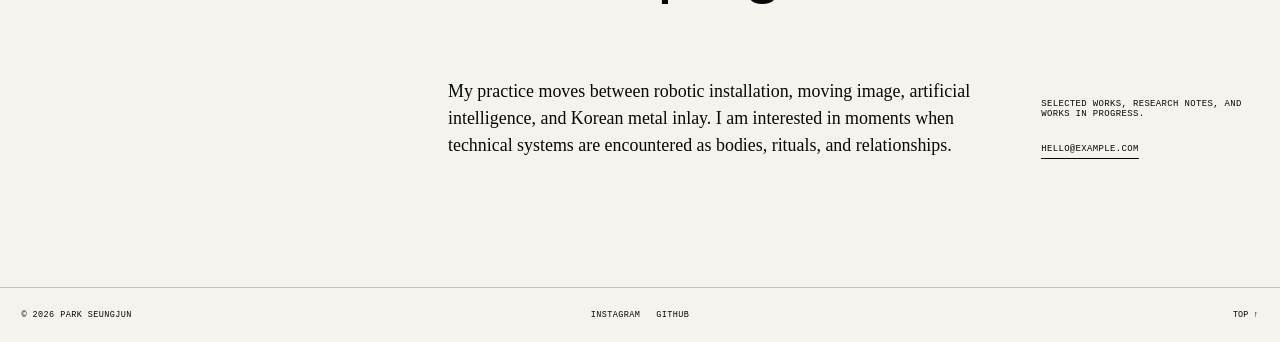
==== commit 91dad8de: "feat: add Archive Studio Motion Lab" ====
--- a/index.html
+++ b/index.html
@@ -15,8 +15,8 @@
     />
     <title>PARK SEUNGJUN — Works & Research</title>
     <link rel="icon" href="./public/favicon.svg" type="image/svg+xml" />
-    <link rel="stylesheet" href="./styles.css?v=studio3" />
-    <script type="module" src="./app.js?v=studio3"></script>
+    <link rel="stylesheet" href="./styles.css?v=motionlab4" />
+    <script type="module" src="./app.js?v=motionlab4"></script>
   </head>
   <body>
     <a class="skip-link" href="#main">Skip to content</a>
--- a/styles.css
+++ b/styles.css
@@ -140,8 +140,10 @@
 .archive-canvas-sizer { margin: 0 auto; position: relative; }
 .archive-canvas { background: #fff; overflow: hidden; position: relative; transform-origin: top left; }
 .canvas-block { position: absolute; transform-origin: center; }
-.canvas-block__entrance,.canvas-block__loop,.canvas-block__hover,.canvas-block__content,.canvas-block__content > *,.canvas-block__link { display: block; height: 100%; width: 100%; }
+.canvas-block__entrance,.canvas-block__timeline,.canvas-block__loop,.canvas-block__hover,.canvas-block__content,.canvas-block__content > *,.canvas-block__link { display: block; height: 100%; width: 100%; }
 .canvas-block__entrance { opacity: 1; transition: opacity var(--entrance-duration) var(--entrance-easing) var(--entrance-delay),filter var(--entrance-duration) var(--entrance-easing) var(--entrance-delay),transform var(--entrance-duration) var(--entrance-easing) var(--entrance-delay); }
+.canvas-block__timeline { transform-origin: center; }
+[data-motion-lab] .canvas-block__timeline { will-change: transform,opacity,filter; }
 .canvas-block__text { margin: 0; overflow: hidden; white-space: pre-wrap; }
 .canvas-block img,.canvas-block video,.canvas-block audio,.canvas-block iframe { border: 0; display: block; height: 100%; width: 100%; }
 .canvas-block__repeated-image,.canvas-block__shape { height: 100%; width: 100%; }
@@ -160,6 +162,8 @@
 .canvas-media-play span { font-size: 9px; }
 .canvas-media-play strong { font-size: inherit; font-weight: 500; overflow: hidden; text-overflow: ellipsis; white-space: nowrap; }
 .canvas-media-play[hidden] { display: none; }
+.canvas-native-media[data-media-mode="controls"] .canvas-media-play { display: none; }
+.archive-canvas--compact-controls .canvas-native-media[data-media-mode="controls"] .canvas-media-play { display: flex; }
 .canvas-native-media--audio { align-items: center; background: #111; display: flex; padding: 12px; }
 .canvas-native-media--audio audio { height: 40px; }
 .canvas-audio-link { align-items: center; background: #111; color: #fff; display: flex; font-family: var(--mono); gap: 14px; justify-content: center; letter-spacing: .04em; padding: 16px; text-transform: uppercase; }
@@ -257,7 +261,7 @@
 ::view-transition-old(root) { animation-duration: var(--page-transition-duration); }
 ::view-transition-new(root) { animation-duration: var(--page-transition-duration); }
 
-/* Archive Studio 3 */
+/* Archive Studio 4 */
 .archive-page--studio { background: #d9d9d6; height: 100dvh; overflow: hidden; }
 .archive-studio { --studio-accent: #4d5cff; --studio-border: #d9d9d6; --studio-muted: #767676; --studio-panel: #fbfbfa; background: #d9d9d6; color: #111; display: grid; font-family: Arial,sans-serif; font-size: 12px; grid-template-columns: 292px minmax(0,1fr) 326px; height: 100dvh; }
 .archive-studio * { box-sizing: border-box; }
@@ -303,7 +307,7 @@
 .studio-page-actions button,.studio-presets button { background: #fff; border: 1px solid #d3d3cf; border-radius: 5px; font-size: 10px; min-height: 31px; padding: 7px 5px; }
 .studio-page-actions button:disabled { color: #999; cursor: default; }
 .studio-layers [data-layer-list] { max-height: 220px; overflow: auto; }
-.studio-layer { align-items: center; background: transparent; border-radius: 5px; display: grid; font-size: 11px; gap: 7px; grid-template-columns: 44px minmax(0,1fr); padding: 7px 8px; text-align: left; width: 100%; }
+.studio-layer { align-items: center; background: transparent; border-radius: 5px; display: grid; font-size: 11px; gap: 7px; grid-template-columns: 44px minmax(0,1fr) auto; padding: 7px 8px; text-align: left; width: 100%; }
 .studio-layer span { color: #686864; font-family: var(--mono); font-size: 9px; overflow: hidden; text-transform: uppercase; }
 .studio-layer:hover,.studio-layer.is-active { background: #eaeae7; }
 .studio-insert__label { color: #686864; font-family: var(--mono); font-size: 9px; letter-spacing: .08em; margin: 15px 0 6px; text-transform: uppercase; }
@@ -327,8 +331,12 @@
 .studio-check { align-items: center; display: flex !important; gap: 7px; }
 .studio-check span { margin: 0 !important; }
 .studio-checks { display: grid; gap: 2px 8px; grid-template-columns: minmax(0,1fr) minmax(0,1fr); }
-.archive-studio__center { display: grid; grid-template-rows: 58px minmax(0,1fr); min-width: 0; }
+.archive-studio__center { display: grid; grid-template-columns: minmax(0,1fr); grid-template-rows: 58px minmax(0,1fr); min-height: 0; min-width: 0; overflow: hidden; }
+.archive-studio__center.is-motion-mode { grid-template-rows: 58px minmax(0,1fr) 264px; }
 .archive-studio__topbar { align-items: center; background: rgba(251,251,250,.96); border-bottom: 1px solid var(--studio-border); display: flex; gap: 16px; justify-content: space-between; padding: 0 12px 0 16px; position: relative; z-index: 40; }
+.studio-mode-switch { background: #e9e9e5; border: 1px solid #d0d0cc; border-radius: 7px; display: flex; flex: 0 0 auto; padding: 2px; }
+.archive-studio__topbar .studio-mode-switch button { background: transparent; border: 0; border-radius: 5px; min-height: 27px; padding: 5px 9px; }
+.archive-studio__topbar .studio-mode-switch button.is-active { background: #111; color: #fff; }
 .studio-topbar__context { align-items: baseline; display: flex; flex: 0 0 auto; gap: 8px; min-width: 0; }
 .studio-topbar__context strong { font-size: 12px; font-weight: 600; }
 .studio-topbar__context span { color: #666; font-family: var(--mono); font-size: 9px; }
@@ -337,7 +345,7 @@
 .archive-studio__topbar button,.archive-studio__topbar select { background: #fff; border: 1px solid #d3d3cf; border-radius: 5px; flex: 0 0 auto; font-size: 10px; min-height: 32px; padding: 7px 9px; white-space: nowrap; }
 .archive-studio__topbar button:hover,.archive-studio__topbar select:hover { border-color: #888; }
 .archive-studio__topbar .studio-publish { background: #111; border-color: #111; box-shadow: -12px 0 16px var(--studio-panel); color: #fff; position: sticky; right: 0; z-index: 2; }
-.archive-studio__workspace { background-color: #d9d9d6; background-image: radial-gradient(rgba(0,0,0,.12) .65px,transparent .65px); background-size: 14px 14px; overflow: auto; padding: 64px; }
+.archive-studio__workspace { background-color: #d9d9d6; background-image: radial-gradient(rgba(0,0,0,.12) .65px,transparent .65px); background-size: 14px 14px; min-height: 0; overflow: auto; padding: clamp(28px,3vw,40px); }
 .archive-studio__board-sizer { margin: 0 auto; position: relative; }
 .archive-studio__board { box-shadow: 0 2px 3px rgba(0,0,0,.1),0 24px 72px rgba(0,0,0,.14); left: 0; position: absolute; top: 0; transform-origin: top left; width: max-content; }
 .archive-canvas--editing { background-image: linear-gradient(rgba(0,0,0,.038) 1px,transparent 1px),linear-gradient(90deg,rgba(0,0,0,.038) 1px,transparent 1px); background-size: var(--canvas-grid) var(--canvas-grid); overflow: hidden; }
@@ -350,6 +358,9 @@
 .archive-studio .canvas-block::after { border: calc(1px / var(--studio-zoom,1)) solid transparent; content: ""; inset: 0; pointer-events: none; position: absolute; }
 .archive-studio .canvas-block:hover::after { border-color: #7582ff; }
 .archive-studio .canvas-block.is-selected::after { border-color: var(--studio-accent); box-shadow: 0 0 0 calc(1px / var(--studio-zoom,1)) rgba(77,92,255,.16); }
+.archive-studio__center.is-motion-mode .archive-studio__workspace { background-color: #cfd0d8; }
+.archive-studio__center.is-motion-mode .canvas-block { cursor: crosshair; }
+.archive-studio__center.is-motion-mode .canvas-block__resize { display: none !important; }
 .canvas-block__resize { background: #fff; border: calc(1px / var(--studio-zoom,1)) solid var(--studio-accent); bottom: calc(-5px / var(--studio-zoom,1)); cursor: nwse-resize !important; display: none; height: calc(10px / var(--studio-zoom,1)); padding: 0; position: absolute; right: calc(-5px / var(--studio-zoom,1)); touch-action: none; width: calc(10px / var(--studio-zoom,1)); z-index: 10; }
 .canvas-block.is-selected .canvas-block__resize { display: block; }
 .canvas-block.is-locked .canvas-block__resize { display: none; }
@@ -396,6 +407,67 @@
 .studio-nav-page__move button:hover { background: #ededeb; color: #111; }
 .studio-nav-page__move button:disabled { color: #bbb; cursor: default; }
 .studio-nav-page.is-disabled { opacity: .45; }
+
+/* Motion Lab */
+.studio-layer i { color: #635bff; font-family: var(--mono); font-size: 8px; font-style: normal; margin-left: auto; }
+.studio-inspector-section--motion-lab > summary { background: linear-gradient(100deg,#ecebff,#f8f3ff); }
+.studio-inspector-section--motion-lab > summary span { color: #4b35df; letter-spacing: .04em; }
+.studio-inspector-section--motion-lab .studio-inspector-section__body { background: #fcfbff; }
+.motion-lab-presets { display: grid; gap: 5px; grid-template-columns: repeat(2,minmax(0,1fr)); margin: 0 0 12px; }
+.motion-lab-presets button { background: linear-gradient(135deg,#171719,#37314f); border: 1px solid #514b69; border-radius: 6px; color: #fff; font-size: 9px; min-height: 34px; padding: 7px; text-align: left; }
+.motion-lab-presets button:hover { border-color: #9186ff; transform: translateY(-1px); }
+.motion-lab-inspector-actions { display: grid; gap: 5px; grid-template-columns: 1fr 1fr 1fr; margin: 4px 0 12px; }
+.motion-lab-inspector-actions button { background: #171719; border: 1px solid #303034; border-radius: 5px; color: #fff; font-size: 9px; min-height: 34px; padding: 7px 5px; }
+.motion-lab-inspector-actions--frames { grid-template-columns: 1fr 1fr; }
+.motion-lab-callout { background: #efedff; border-color: #d8d3ff; }
+.motion-lab-mini-timeline { background: #171719; border: 1px solid #303034; border-radius: 7px; color: #b9b8c1; margin: 8px 0 13px; padding: 9px 10px 14px; }
+.motion-lab-mini-ruler { display: flex; font-family: var(--mono); font-size: 8px; justify-content: space-between; }
+.motion-lab-mini-track { background: #34343a; height: 2px; margin-top: 13px; position: relative; }
+.motion-lab-mini-track > i { background: #ff5ec4; height: 26px; left: 0; position: absolute; top: -13px; width: 1px; }
+.motion-lab-key-dot { background: #b9afff; border: 2px solid #171719; height: 14px; margin-left: -7px; padding: 0; position: absolute; top: -6px; transform: rotate(45deg); width: 14px; }
+.motion-lab-key-dot span { color: transparent; }
+.motion-lab-key-dot.is-active { background: #ff5ec4; box-shadow: 0 0 0 2px #ff5ec455; }
+.motion-lab-frame-head { align-items: center; display: flex; justify-content: space-between; margin: 0 0 10px; }
+.motion-lab-frame-head > div:first-child { display: flex; flex-direction: column; gap: 2px; }
+.motion-lab-frame-head span { color: #665f80; font-family: var(--mono); font-size: 8px; letter-spacing: .08em; }
+.motion-lab-frame-head strong { font-size: 13px; }
+.motion-lab-frame-head > div:last-child { display: flex; gap: 4px; }
+.motion-lab-frame-head button { background: #fff; border: 1px solid #d8d5e8; border-radius: 4px; font-size: 9px; min-height: 28px; padding: 5px 7px; }
+.motion-lab-range { display: block; margin-bottom: 13px; }
+.motion-lab-range > span { color: #646070; display: flex; font-size: 9px; justify-content: space-between; margin-bottom: 6px; }
+.motion-lab-range input { accent-color: #635bff; padding: 0 !important; width: 100%; }
+.motion-lab-dock { background: #141416; border-top: 1px solid #2d2d31; color: #f1f1f4; display: none; grid-template-rows: 45px 32px minmax(0,1fr); min-height: 0; min-width: 0; overflow: hidden; position: relative; z-index: 45; }
+.is-motion-mode .motion-lab-dock { display: grid; }
+.motion-lab-dock__header { align-items: center; border-bottom: 1px solid #2b2b30; display: flex; justify-content: space-between; padding: 0 12px 0 14px; }
+.motion-lab-dock__header > div:first-child { align-items: baseline; display: flex; gap: 10px; min-width: 0; }
+.motion-lab-dock__header strong { font-family: var(--mono); font-size: 10px; letter-spacing: .08em; }
+.motion-lab-dock__header span { color: #85858f; font-size: 9px; overflow: hidden; text-overflow: ellipsis; white-space: nowrap; }
+.motion-lab-dock__transport { display: flex; flex: 1 1 auto; gap: 5px; justify-content: flex-end; min-width: 0; overflow-x: auto; }
+.motion-lab-dock__transport button,.motion-lab-dock__transport select { background: #222226; border: 1px solid #38383e; border-radius: 5px; color: #eaeaef; font-size: 9px; height: 28px; padding: 0 8px; }
+.archive-studio .motion-lab-dock__transport select { min-height: 28px; width: auto; }
+.motion-lab-dock__transport button:hover,.motion-lab-dock__transport select:hover { background: #303036; border-color: #69636f; }
+.motion-lab-dock__scrubber { align-items: center; border-bottom: 1px solid #29292e; display: grid; gap: 8px; grid-template-columns: 22px minmax(0,1fr) 88px; padding: 0 14px; }
+.motion-lab-dock__scrubber span,.motion-lab-dock__scrubber output { color: #85858f; font-family: var(--mono); font-size: 8px; }
+.motion-lab-dock__scrubber output { text-align: right; }
+.motion-lab-dock__scrubber input { accent-color: #ff5ec4; height: 16px; margin: 0; padding: 0; width: 100%; }
+.archive-studio .motion-lab-dock__scrubber input,.archive-studio .motion-lab-range input { background: transparent; border: 0; box-shadow: none; min-height: 16px; padding: 0; }
+.motion-lab-dock__rows { min-height: 0; overflow: auto; position: relative; }
+.motion-lab-dock__row { border-bottom: 1px solid #27272b; display: grid; grid-template-columns: 186px minmax(280px,1fr); min-height: 38px; }
+.motion-lab-dock__row.is-selected { background: #242129; }
+.motion-lab-dock__layer { align-items: center; background: #1b1b1e; border: 0; border-right: 1px solid #2c2c31; color: #e9e9ed; display: grid; gap: 7px; grid-template-columns: 13px minmax(0,1fr) auto; min-width: 0; padding: 0 10px; text-align: left; }
+.motion-lab-dock__layer > span { color: #6d6878; font-size: 9px; }
+.motion-lab-dock__row.has-motion .motion-lab-dock__layer > span { color: #ff5ec4; }
+.motion-lab-dock__layer strong { font-size: 9px; overflow: hidden; text-overflow: ellipsis; white-space: nowrap; }
+.motion-lab-dock__layer small { color: #777781; font-family: var(--mono); font-size: 7px; }
+.motion-lab-dock__track { background-image: linear-gradient(90deg,transparent 24.8%,#28282d 25%,transparent 25.2%,transparent 49.8%,#28282d 50%,transparent 50.2%,transparent 74.8%,#28282d 75%,transparent 75.2%); position: relative; }
+.motion-lab-dock__clip { background: #514977; border: 1px solid #756ba8; border-radius: 3px; height: 20px; min-width: 4px; opacity: .72; position: absolute; top: 9px; }
+.motion-lab-dock__clip.is-scroll { background: linear-gradient(90deg,#293d64,#6a3970); border-color: #75548d; }
+.motion-lab-dock__key { background: #d4ccff; border: 1px solid #141416; height: 10px; margin-left: -5px; padding: 0; position: absolute; top: 14px; transform: rotate(45deg); width: 10px; z-index: 3; }
+.motion-lab-dock__key.is-active { background: #ff5ec4; box-shadow: 0 0 0 2px #ff5ec455; }
+.motion-lab-dock__track > button[data-motion-add-track] { background: transparent; border: 1px dashed #3b3b42; border-radius: 4px; color: #75757f; font-size: 8px; left: 8px; padding: 4px 8px; position: absolute; top: 7px; }
+.motion-lab-dock__playhead { background: #ff5ec4; bottom: 0; left: var(--motion-playhead-left,186px); pointer-events: none; position: absolute; top: 0; width: 1px; z-index: 8; }
+.motion-lab-dock__playhead::before { background: #ff5ec4; border-radius: 50%; content: ""; height: 7px; left: -3px; position: absolute; top: 0; width: 7px; }
+.motion-lab-dock__empty { color: #777781; font-size: 10px; padding: 30px; }
 
 @media (max-width: 1050px) {
   .archive-studio { grid-template-columns: 254px minmax(660px,1fr) 286px; min-width: 1200px; }
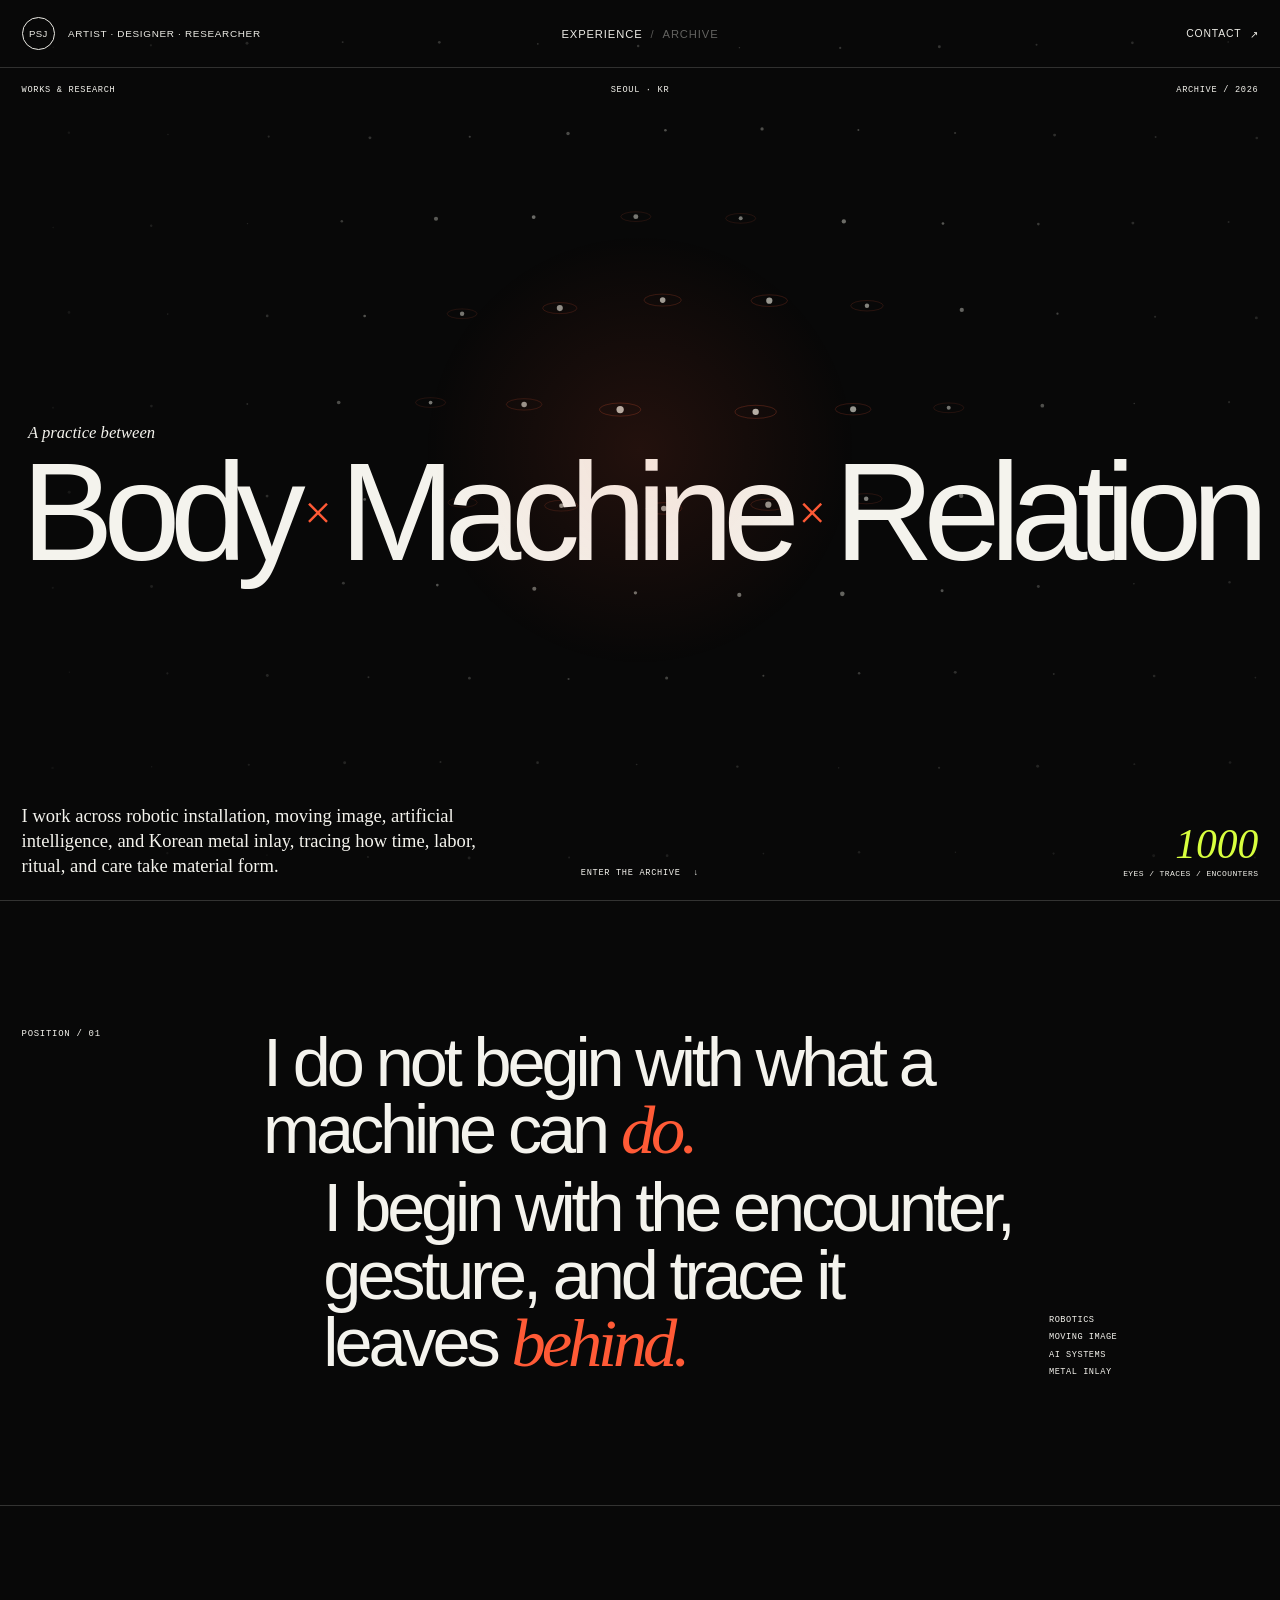
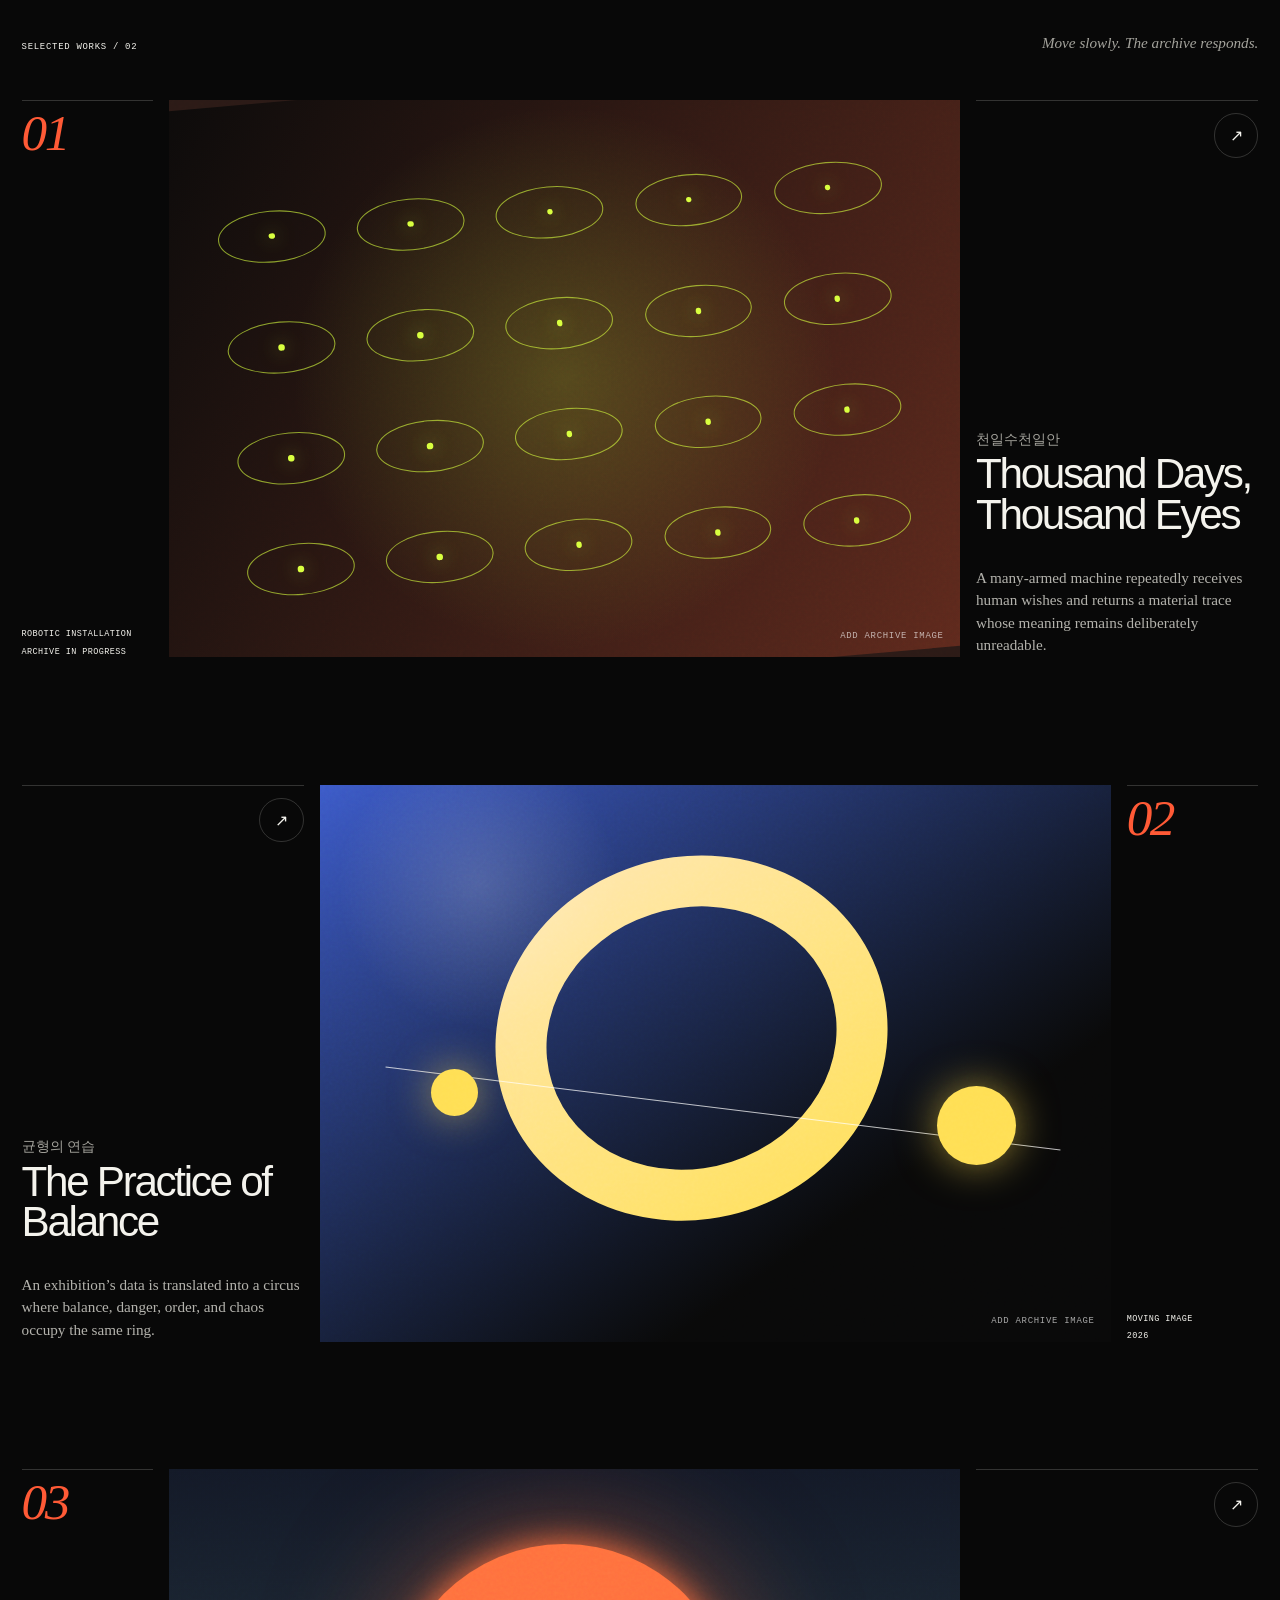
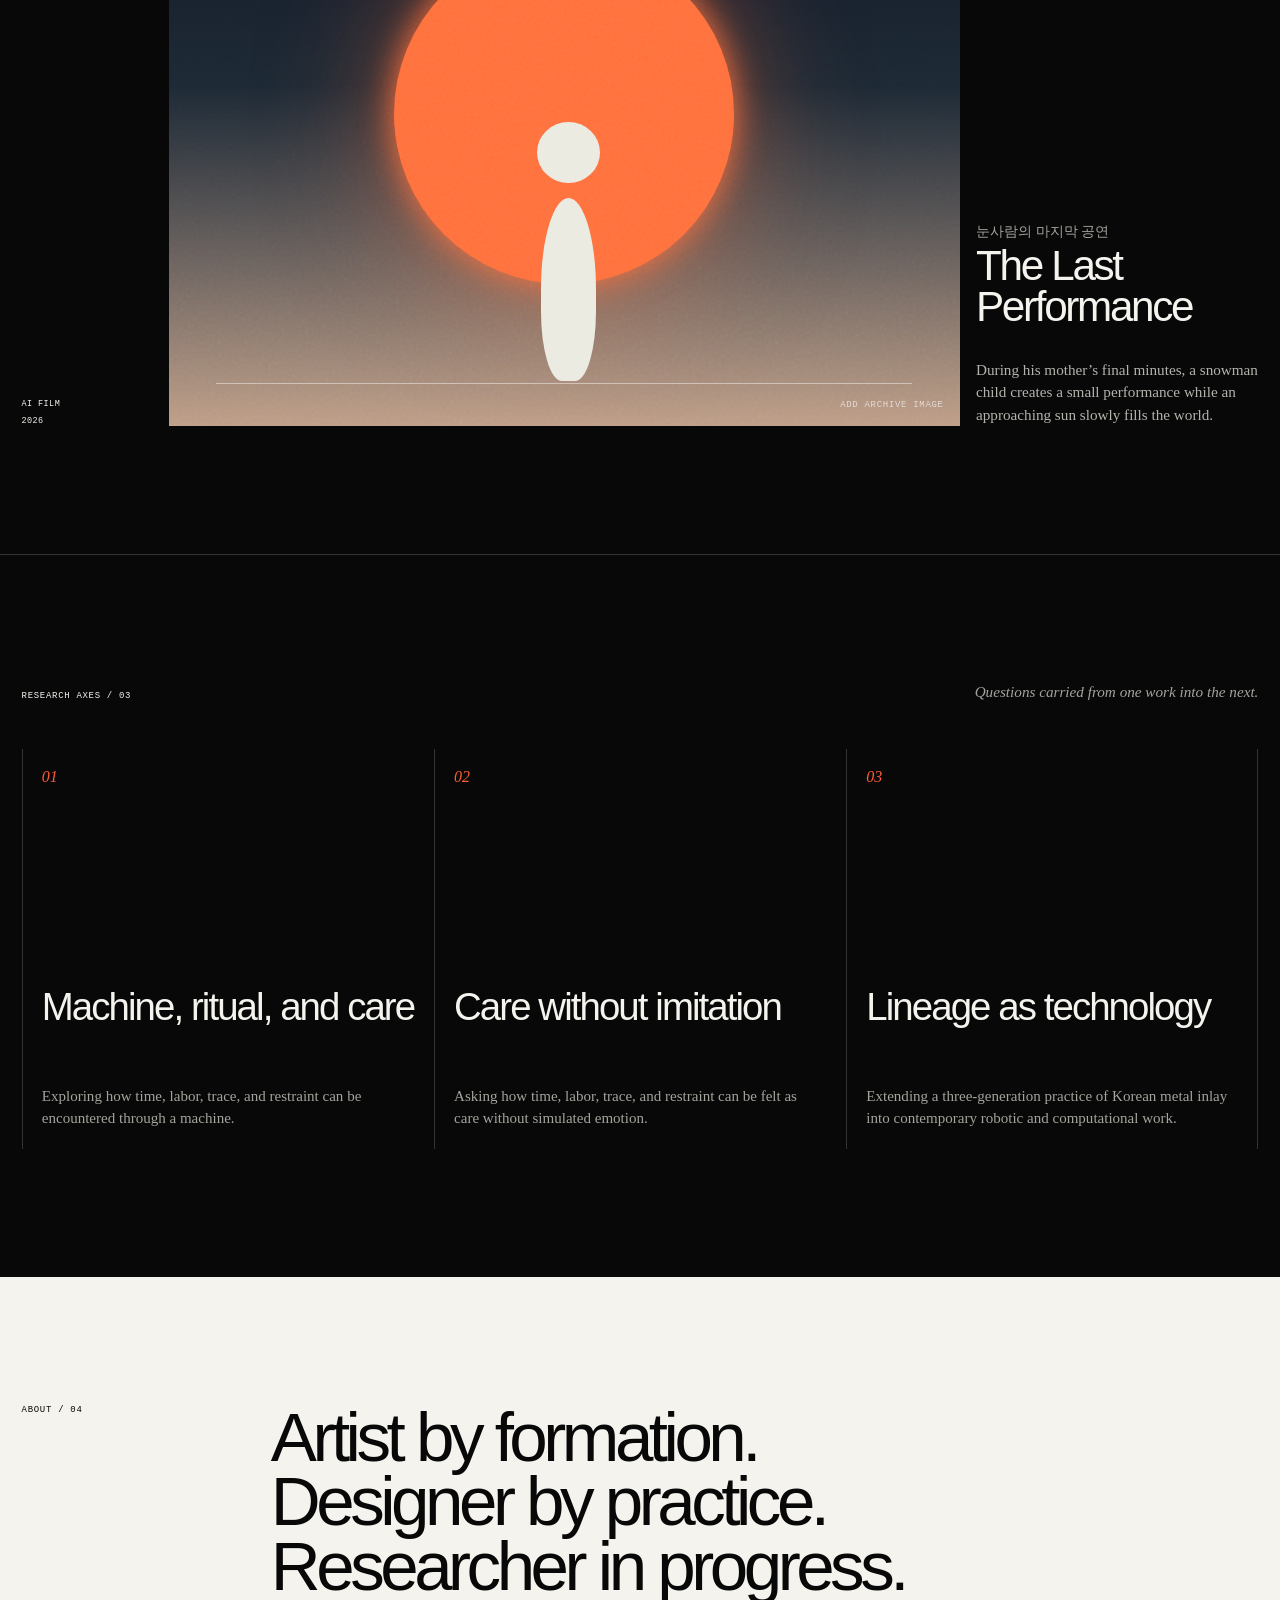
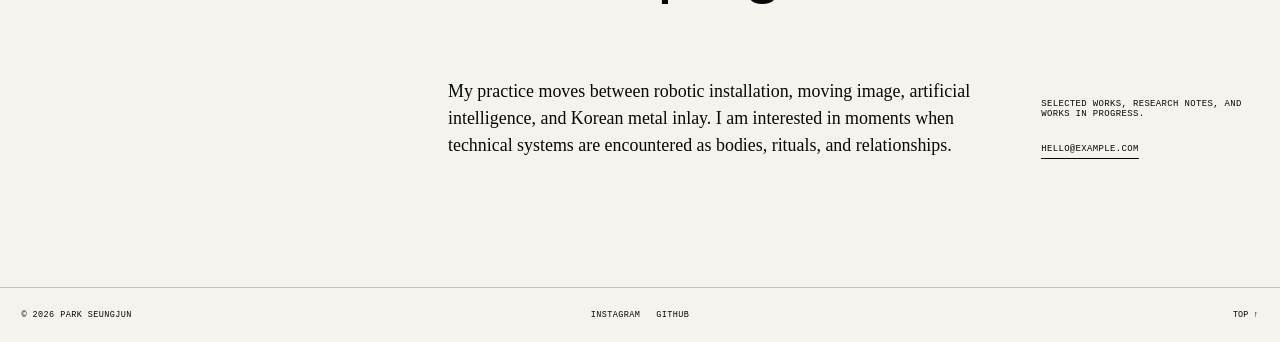
==== commit 98be7be2: "Archive Studio 5: responsive layouts, components, code blocks, motion - Desktop/Tablet/Mobile artboa" ====
--- a/index.html
+++ b/index.html
@@ -15,8 +15,8 @@
     />
     <title>PARK SEUNGJUN — Works & Research</title>
     <link rel="icon" href="./public/favicon.svg" type="image/svg+xml" />
-    <link rel="stylesheet" href="./styles.css?v=motionlab4" />
-    <script type="module" src="./app.js?v=motionlab4"></script>
+    <link rel="stylesheet" href="./styles.css?v=studio5" />
+    <script type="module" src="./app.js?v=studio5"></script>
   </head>
   <body>
     <a class="skip-link" href="#main">Skip to content</a>
--- a/styles.css
+++ b/styles.css
@@ -599,3 +599,130 @@
   [data-reveal] { opacity: 1; transform: none; }
 }
 .motion-off *,.motion-off *::before,.motion-off *::after { animation: none !important; transition: none !important; }
+
+/* Archive Studio 5 · components, code blocks */
+.canvas-component { height: 100%; overflow: hidden; position: relative; width: 100%; }
+.canvas-component__surface { display: block; height: 100%; inset: 0; position: absolute; width: 100%; }
+.canvas-component__error { background: rgba(173,49,49,.92); bottom: 8px; color: #fff; font: 11px/1.4 var(--mono); left: 8px; padding: 8px 10px; position: absolute; right: 8px; z-index: 5; }
+.canvas-code { background: transparent; border: 0; display: block; height: 100%; width: 100%; }
+
+/* Archive Studio 5 · responsive site */
+.archive-canvas-viewport--full { min-height: 100vh; }
+.archive-fixed-layer { inset: 0; overflow: hidden; pointer-events: none; position: fixed; z-index: 95; }
+.archive-fixed-layer__inner { left: 0; position: absolute; top: 0; transform-origin: top left; }
+.archive-fixed-layer .canvas-block { pointer-events: auto; }
+[data-motion-closed="true"] { pointer-events: none !important; visibility: hidden; }
+[data-motion-source] { cursor: pointer; }
+.is-split .split-word { display: inline-block; white-space: nowrap; }
+.is-split .split-unit { display: inline-block; filter: blur(8px); opacity: 0; transform: translateY(.55em) rotate(3deg); transition: opacity 700ms cubic-bezier(.22,1,.36,1), transform 900ms cubic-bezier(.22,1,.36,1), filter 700ms ease; transition-delay: calc(var(--split-index, 0) * var(--split-step, 24ms)); }
+.is-split.is-split-visible .split-unit { filter: none; opacity: 1; transform: none; }
+.canvas-block[data-hover="magnetic"] .canvas-block__hover { transition: transform 650ms cubic-bezier(.22,1,.36,1); }
+.archive-custom-cursor { opacity: 0; transition: opacity 200ms ease; will-change: transform; }
+.archive-custom-cursor.is-visible { opacity: 1; }
+.archive-custom-cursor--ring { border: 1.5px solid var(--cursor-color); border-radius: 50%; height: 36px; margin: -18px 0 0 -18px; width: 36px; }
+.archive-custom-cursor--ring::after { background: var(--cursor-color); border-radius: 50%; content: ""; height: 4px; left: 50%; margin: -2px 0 0 -2px; position: absolute; top: 50%; width: 4px; }
+.archive-custom-cursor--ring.is-hovering::after { opacity: 0; }
+.archive-custom-cursor--blend { background: #fff; border-radius: 50%; height: 24px; margin: -12px 0 0 -12px; mix-blend-mode: difference; width: 24px; }
+html.has-smooth-scroll { scroll-behavior: auto !important; }
+html.lenis, html.lenis body { height: auto; }
+.lenis.lenis-smooth { scroll-behavior: auto !important; }
+.lenis.lenis-smooth [data-lenis-prevent] { overscroll-behavior: contain; }
+.lenis.lenis-stopped { overflow: hidden; }
+.archive-transition-wipe,.archive-transition-circle,.archive-transition-blur { animation: archive-page-fade var(--page-transition-duration) var(--page-transition-easing) both; }
+.archive-native-transition .archive-transition-wipe,.archive-native-transition .archive-transition-circle,.archive-native-transition .archive-transition-blur { animation: none; }
+html.vt-slide::view-transition-old(root) { animation: vt-slide-out var(--page-transition-duration) var(--page-transition-easing) both; }
+html.vt-slide::view-transition-new(root) { animation: vt-slide-in var(--page-transition-duration) var(--page-transition-easing) both; }
+html.vt-zoom::view-transition-old(root) { animation: vt-zoom-out var(--page-transition-duration) var(--page-transition-easing) both; }
+html.vt-zoom::view-transition-new(root) { animation: vt-zoom-in var(--page-transition-duration) var(--page-transition-easing) both; }
+html.vt-wipe::view-transition-old(root) { animation: none; }
+html.vt-wipe::view-transition-new(root) { animation: vt-wipe var(--page-transition-duration) var(--page-transition-easing) both; }
+html.vt-circle::view-transition-old(root) { animation: none; }
+html.vt-circle::view-transition-new(root) { animation: vt-circle var(--page-transition-duration) var(--page-transition-easing) both; }
+html.vt-blur::view-transition-old(root) { animation: vt-blur-out var(--page-transition-duration) var(--page-transition-easing) both; }
+html.vt-blur::view-transition-new(root) { animation: vt-blur-in var(--page-transition-duration) var(--page-transition-easing) both; }
+@keyframes vt-slide-out { to { opacity: 0; transform: translateY(-6%); } }
+@keyframes vt-slide-in { from { opacity: 0; transform: translateY(8%); } }
+@keyframes vt-zoom-out { to { opacity: 0; transform: scale(1.06); } }
+@keyframes vt-zoom-in { from { opacity: 0; transform: scale(.94); } }
+@keyframes vt-wipe { from { clip-path: inset(100% 0 0 0); } to { clip-path: inset(0); } }
+@keyframes vt-circle { from { clip-path: circle(0 at var(--vt-x, 50%) var(--vt-y, 50%)); } to { clip-path: circle(150vmax at var(--vt-x, 50%) var(--vt-y, 50%)); } }
+@keyframes vt-blur-out { to { filter: blur(24px); opacity: 0; } }
+@keyframes vt-blur-in { from { filter: blur(24px); opacity: 0; } }
+
+/* Archive Studio 5 · editor */
+.studio-breakpoints { background: #e9e9e5; border: 1px solid #d0d0cc; border-radius: 7px; display: flex; flex: 0 0 auto; gap: 1px; padding: 2px; }
+.archive-studio__topbar .studio-breakpoints button { align-items: baseline; background: transparent; border: 0; border-radius: 5px; display: inline-flex; gap: 5px; min-height: 27px; padding: 5px 8px; }
+.archive-studio__topbar .studio-breakpoints button span { font-size: 11px; }
+.archive-studio__topbar .studio-breakpoints button small { color: #777; font-family: var(--mono); font-size: 8px; }
+.archive-studio__topbar .studio-breakpoints button.is-empty { color: #8a8a86; }
+.archive-studio__topbar .studio-breakpoints button.is-empty small::after { content: " +"; }
+.archive-studio__topbar .studio-breakpoints button.is-active { background: var(--studio-accent); color: #fff; }
+.archive-studio__topbar .studio-breakpoints button.is-active small { color: rgba(255,255,255,.75); }
+.studio-layout-prompt { display: grid; min-height: 100%; place-items: center; }
+.studio-layout-prompt[hidden],.archive-studio__board-sizer[hidden] { display: none; }
+.studio-layout-prompt__card { background: #fbfbfa; border: 1px solid #cfcfcb; border-radius: 12px; box-shadow: 0 24px 64px rgba(0,0,0,.12); max-width: 460px; padding: 26px; }
+.studio-layout-prompt__card > span { color: var(--studio-accent); font-family: var(--mono); font-size: 10px; letter-spacing: .06em; }
+.studio-layout-prompt__card h3 { font-size: 17px; letter-spacing: -.01em; margin: 10px 0 8px; }
+.studio-layout-prompt__card p { color: #66665f; font-size: 12px; line-height: 1.6; margin: 0 0 18px; }
+.studio-layout-prompt__card > div { display: grid; gap: 8px; grid-template-columns: 1fr 1fr; }
+.studio-layout-prompt__card button { background: #fff; border: 1px solid #cfcfcb; border-radius: 8px; display: flex; flex-direction: column; font-size: 12px; font-weight: 600; gap: 4px; padding: 12px; text-align: left; }
+.studio-layout-prompt__card button small { color: #77776f; font-size: 10px; font-weight: 400; }
+.studio-layout-prompt__card button.is-primary { background: #111; border-color: #111; color: #fff; }
+.studio-layout-prompt__card button.is-primary small { color: rgba(255,255,255,.7); }
+.archive-canvas__fold { border-top: calc(1px / var(--studio-zoom,1)) dashed rgba(77,92,255,.55); left: 0; pointer-events: none; position: absolute; right: 0; z-index: 9998; }
+.archive-canvas__fold span { background: rgba(77,92,255,.9); color: #fff; font: calc(10px / var(--studio-zoom,1)) var(--mono); left: 0; padding: calc(3px / var(--studio-zoom,1)) calc(6px / var(--studio-zoom,1)); position: absolute; top: 0; }
+.archive-studio .canvas-block.is-layout-hidden { opacity: .18 !important; outline: calc(1px / var(--studio-zoom,1)) dashed #999; }
+.archive-studio .canvas-block[data-fixed]::before { border: calc(1px / var(--studio-zoom,1)) dashed rgba(77,92,255,.6); content: ""; inset: calc(-3px / var(--studio-zoom,1)); pointer-events: none; position: absolute; }
+.archive-studio .canvas-block[data-pin]::before { border-left: calc(1px / var(--studio-zoom,1)) dashed rgba(255,94,196,.8); content: ""; height: var(--pin-distance); left: 50%; pointer-events: none; position: absolute; top: 100%; }
+.archive-studio .canvas-block[data-global] .canvas-block__content { box-shadow: inset 0 0 0 calc(1px / var(--studio-zoom,1)) rgba(17,170,120,.5); }
+.archive-studio label[data-overridden] > span::before { color: var(--studio-accent); content: "● "; }
+.studio-callout--layout { background: #eef0ff; border-color: #cfd4ff; }
+.studio-callout--layout strong { color: #2637db; }
+.inspector-head span i { background: #eceae4; border-radius: 999px; color: #555; font-family: var(--mono); font-size: 8px; font-style: normal; margin-left: 6px; padding: 2px 6px; text-transform: none; }
+.inspector-head span i.is-layout { background: var(--studio-accent); color: #fff; }
+.studio-layer b { font-size: 9px; font-weight: 400; margin-left: 4px; }
+.studio-layer.is-layout-hidden { opacity: .55; }
+.studio-layout-row { align-items: center; background: #f3f3f0; border-radius: 7px; display: flex; gap: 8px; justify-content: space-between; margin-bottom: 6px; padding: 9px 10px; }
+.studio-layout-row.is-on { background: #eef0ff; }
+.studio-layout-row strong { display: block; font-size: 11px; }
+.studio-layout-row small { color: #6f6f6a; font-size: 9px; }
+.studio-layout-row > div:last-child { display: flex; gap: 4px; }
+.studio-layout-row button { background: #fff; border: 1px solid #d3d3cf; border-radius: 5px; font-size: 10px; padding: 6px 8px; }
+.studio-component-library { display: grid; gap: 5px; margin-top: 8px; }
+.studio-component-library button { background: linear-gradient(135deg,#fff,#f6f4ff); border: 1px solid #dcd8f2; border-radius: 7px; display: flex; flex-direction: column; gap: 3px; padding: 9px 10px; text-align: left; transition: border-color 140ms ease, transform 140ms ease; }
+.studio-component-library button:hover { border-color: #8a7dff; transform: translateY(-1px); }
+.studio-component-library button:disabled { opacity: .5; }
+.studio-component-library strong { font-size: 11px; font-weight: 600; }
+.studio-component-library small { color: #6c6a78; font-size: 9px; line-height: 1.4; }
+.studio-code-field textarea { background: #151517 !important; border-color: #2c2c31 !important; color: #e9e8f2 !important; font: 11px/1.5 var(--mono) !important; tab-size: 2; }
+.studio-range { display: block; }
+.studio-range > span { display: flex !important; justify-content: space-between; }
+.studio-range output { color: #111; font-family: var(--mono); }
+.studio-range input { accent-color: var(--studio-accent); background: transparent !important; border: 0 !important; min-height: 18px !important; padding: 0 !important; }
+.studio-color__row { display: grid !important; gap: 6px; grid-template-columns: 40px minmax(0,1fr); }
+.studio-color__row input[type="color"] { height: 32px; padding: 2px !important; }
+.studio-prop-help { color: #777; display: block; font-size: 9px; margin-top: 3px; }
+.studio-help code { background: #ececea; border-radius: 3px; font-size: 9px; padding: 1px 4px; }
+.studio-device { background: rgba(14,14,16,.82); backdrop-filter: blur(8px); display: grid; grid-template-rows: auto minmax(0,1fr); inset: 0; position: fixed; z-index: 10000; }
+.studio-device__bar { align-items: center; background: #151517; border-bottom: 1px solid #2b2b30; display: flex; gap: 6px; padding: 10px 14px; }
+.studio-device__bar span { flex: 1; }
+.studio-device__bar button { align-items: baseline; background: #222226; border: 1px solid #38383e; border-radius: 6px; color: #eaeaef; display: inline-flex; font: 11px Arial, sans-serif; gap: 6px; padding: 8px 11px; }
+.studio-device__bar button small { color: #8b8b95; font: 9px var(--mono); }
+.studio-device__bar button.is-active { background: #f4f3ed; border-color: #f4f3ed; color: #111; }
+.studio-device__bar button.is-active small { color: #555; }
+.studio-device__stage { display: grid; min-height: 0; overflow: hidden; place-items: center; }
+.studio-device__frame { background: #fff; border-radius: 18px; box-shadow: 0 0 0 10px #26262a, 0 40px 120px rgba(0,0,0,.6); flex: none; overflow: hidden; transform-origin: center; }
+.studio-device__frame iframe { border: 0; display: block; height: 100%; width: 100%; }
+.studio-layer em { font-style: normal; min-width: 0; overflow: hidden; text-overflow: ellipsis; white-space: nowrap; }
+.archive-studio__center:not(.is-motion-mode) .canvas-block.is-toggle-closed:not(.is-selected) { opacity: .12 !important; pointer-events: none; }
+.archive-studio__center:not(.is-motion-mode) .canvas-block.is-toggle-closed.is-selected { opacity: 1 !important; }
+.archive-studio__topbar { gap: 10px; }
+.studio-topbar__context { flex: 0 1 auto; overflow: hidden; }
+.studio-topbar__actions { flex: 1 1 360px; justify-content: flex-end; }
+@media (max-width: 1680px) {
+  .archive-studio__topbar .studio-breakpoints button small,.studio-topbar__context small { display: none; }
+}
+@media (max-width: 1520px) {
+  .studio-topbar__context span { display: none; }
+  .archive-studio__topbar .studio-breakpoints button { padding: 5px 7px; }
+}
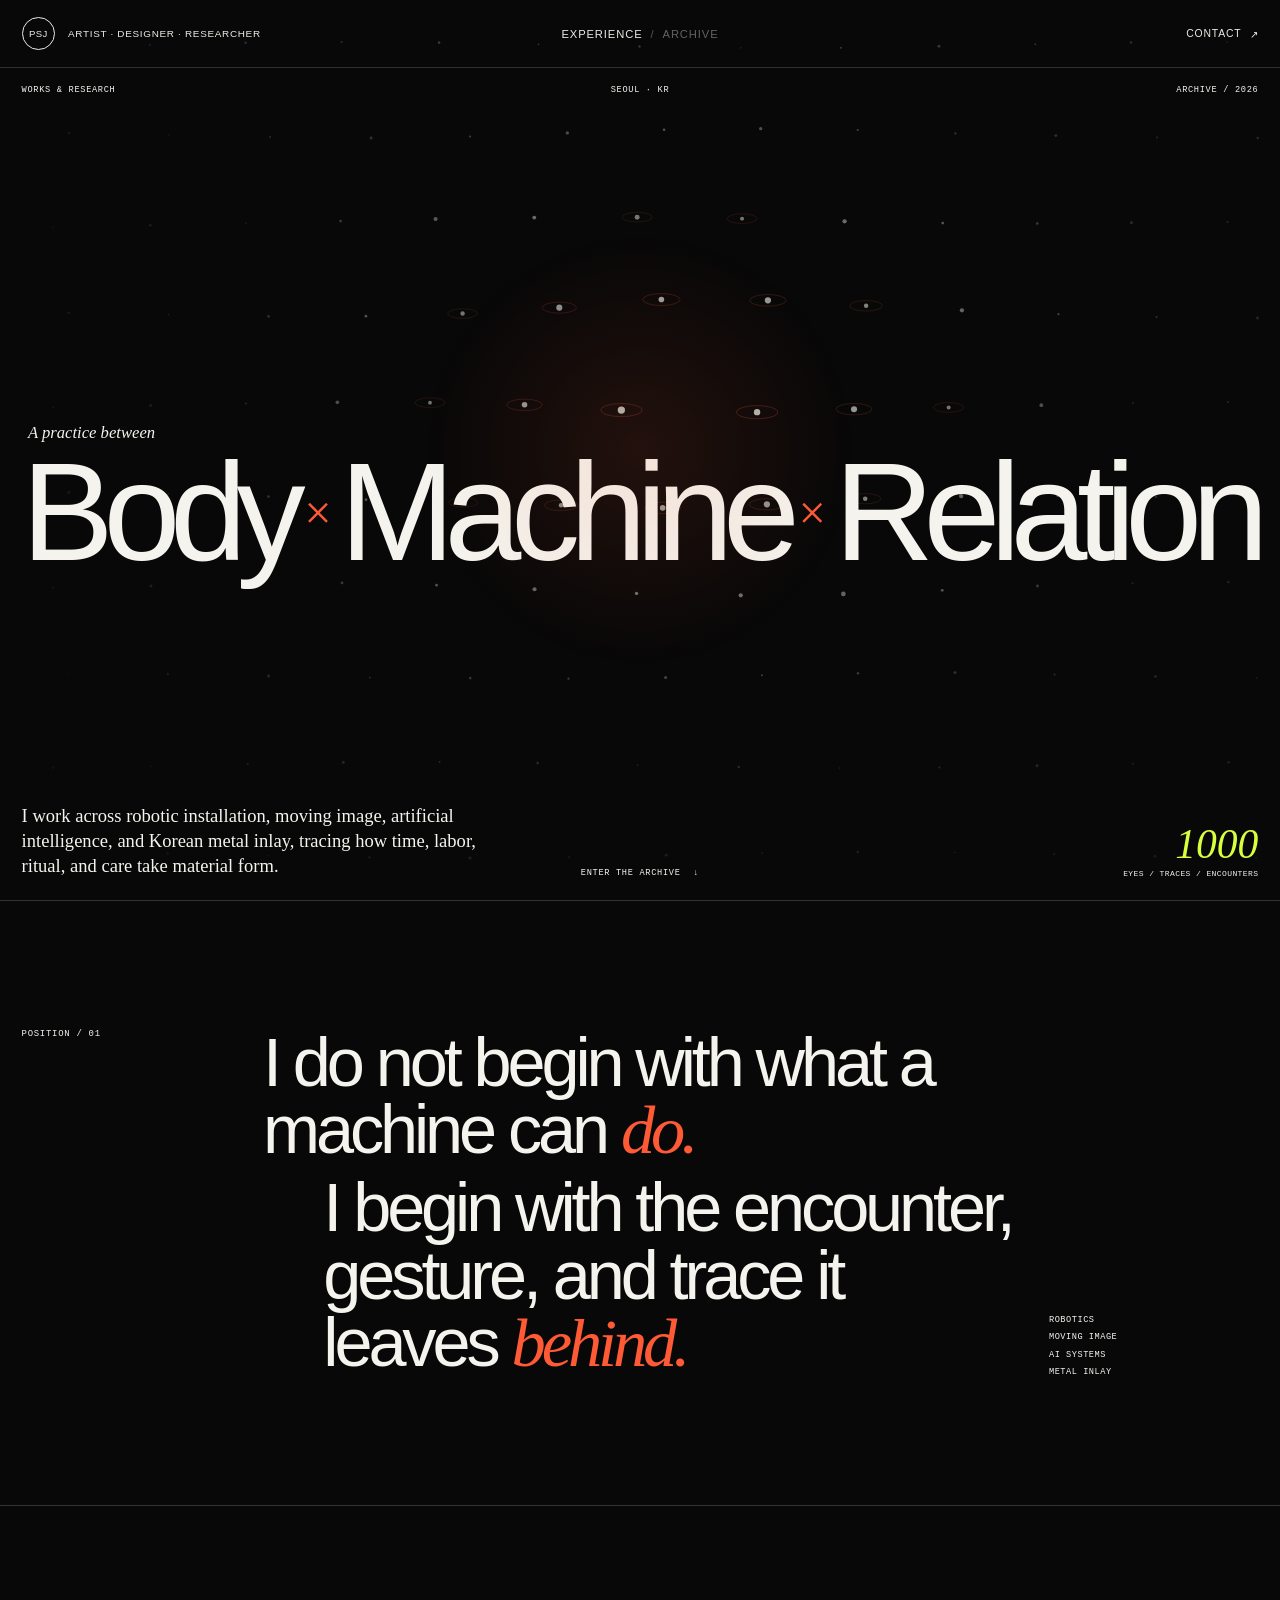
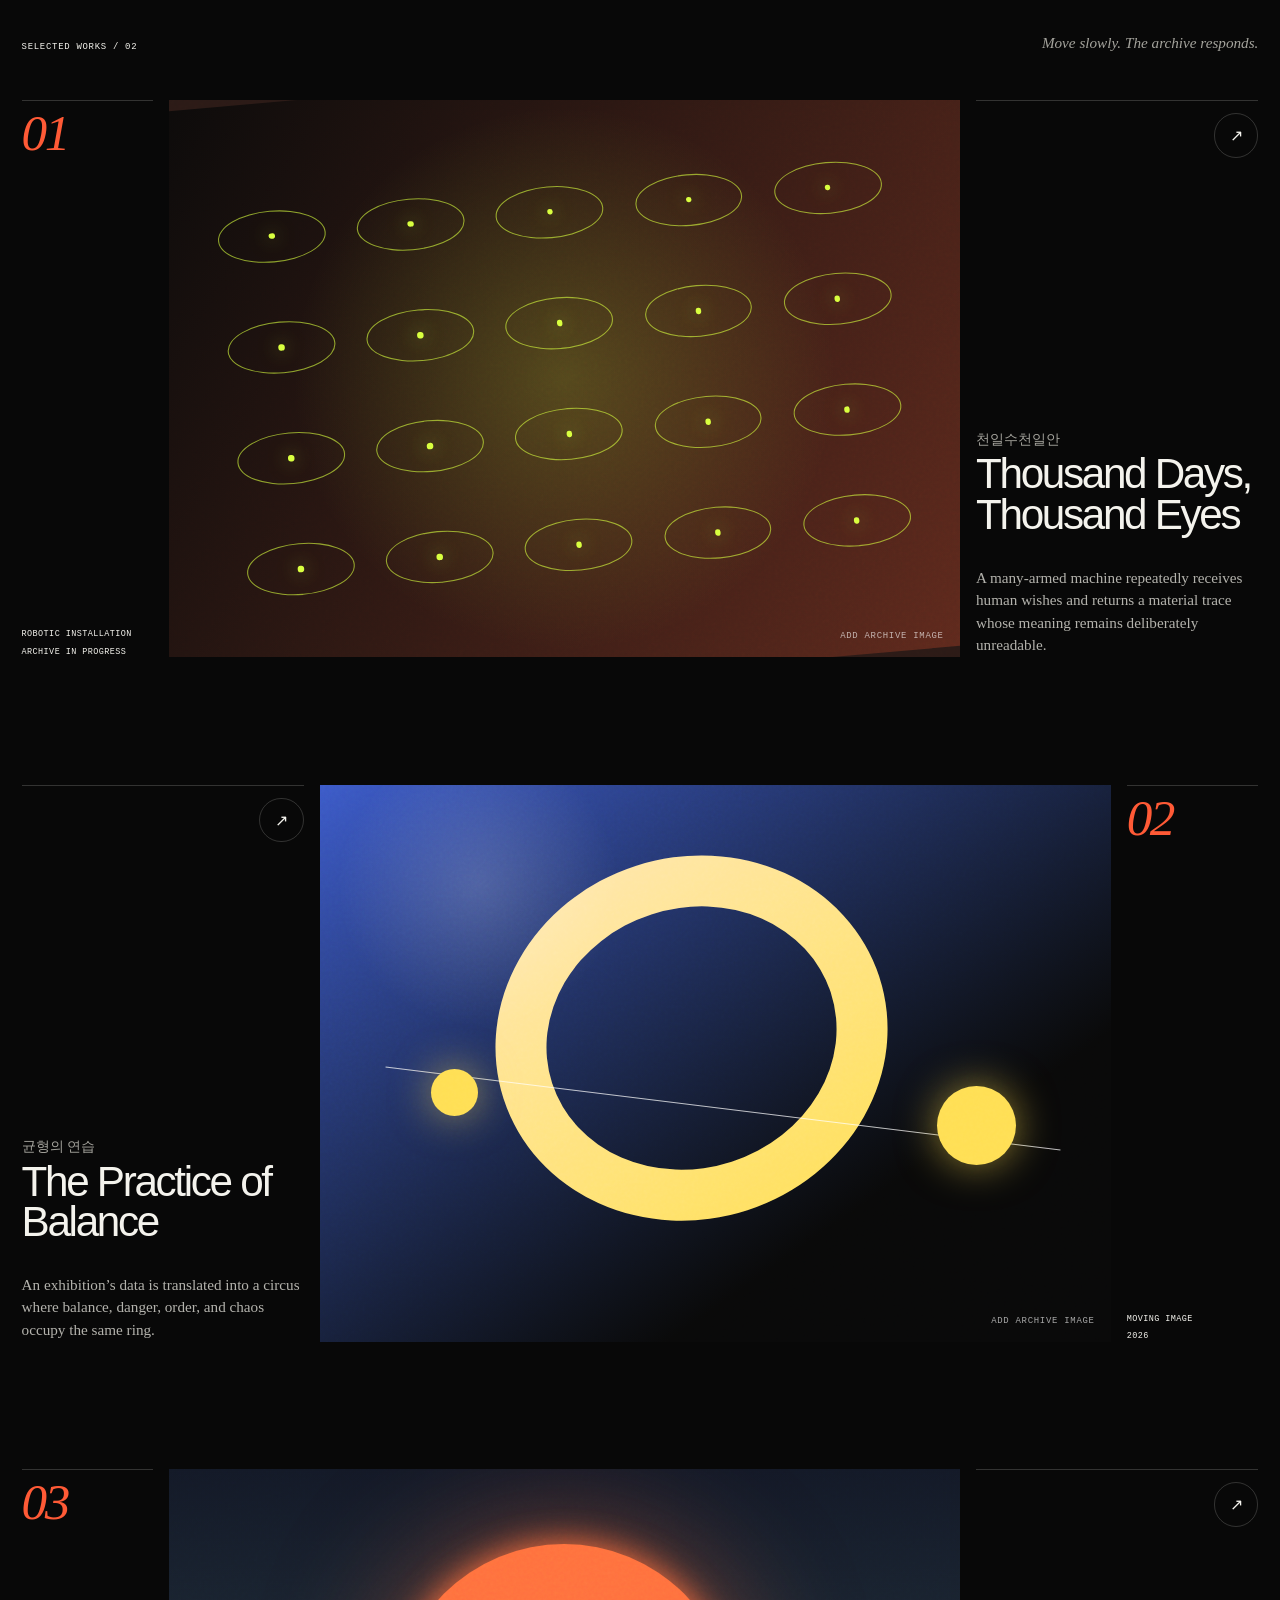
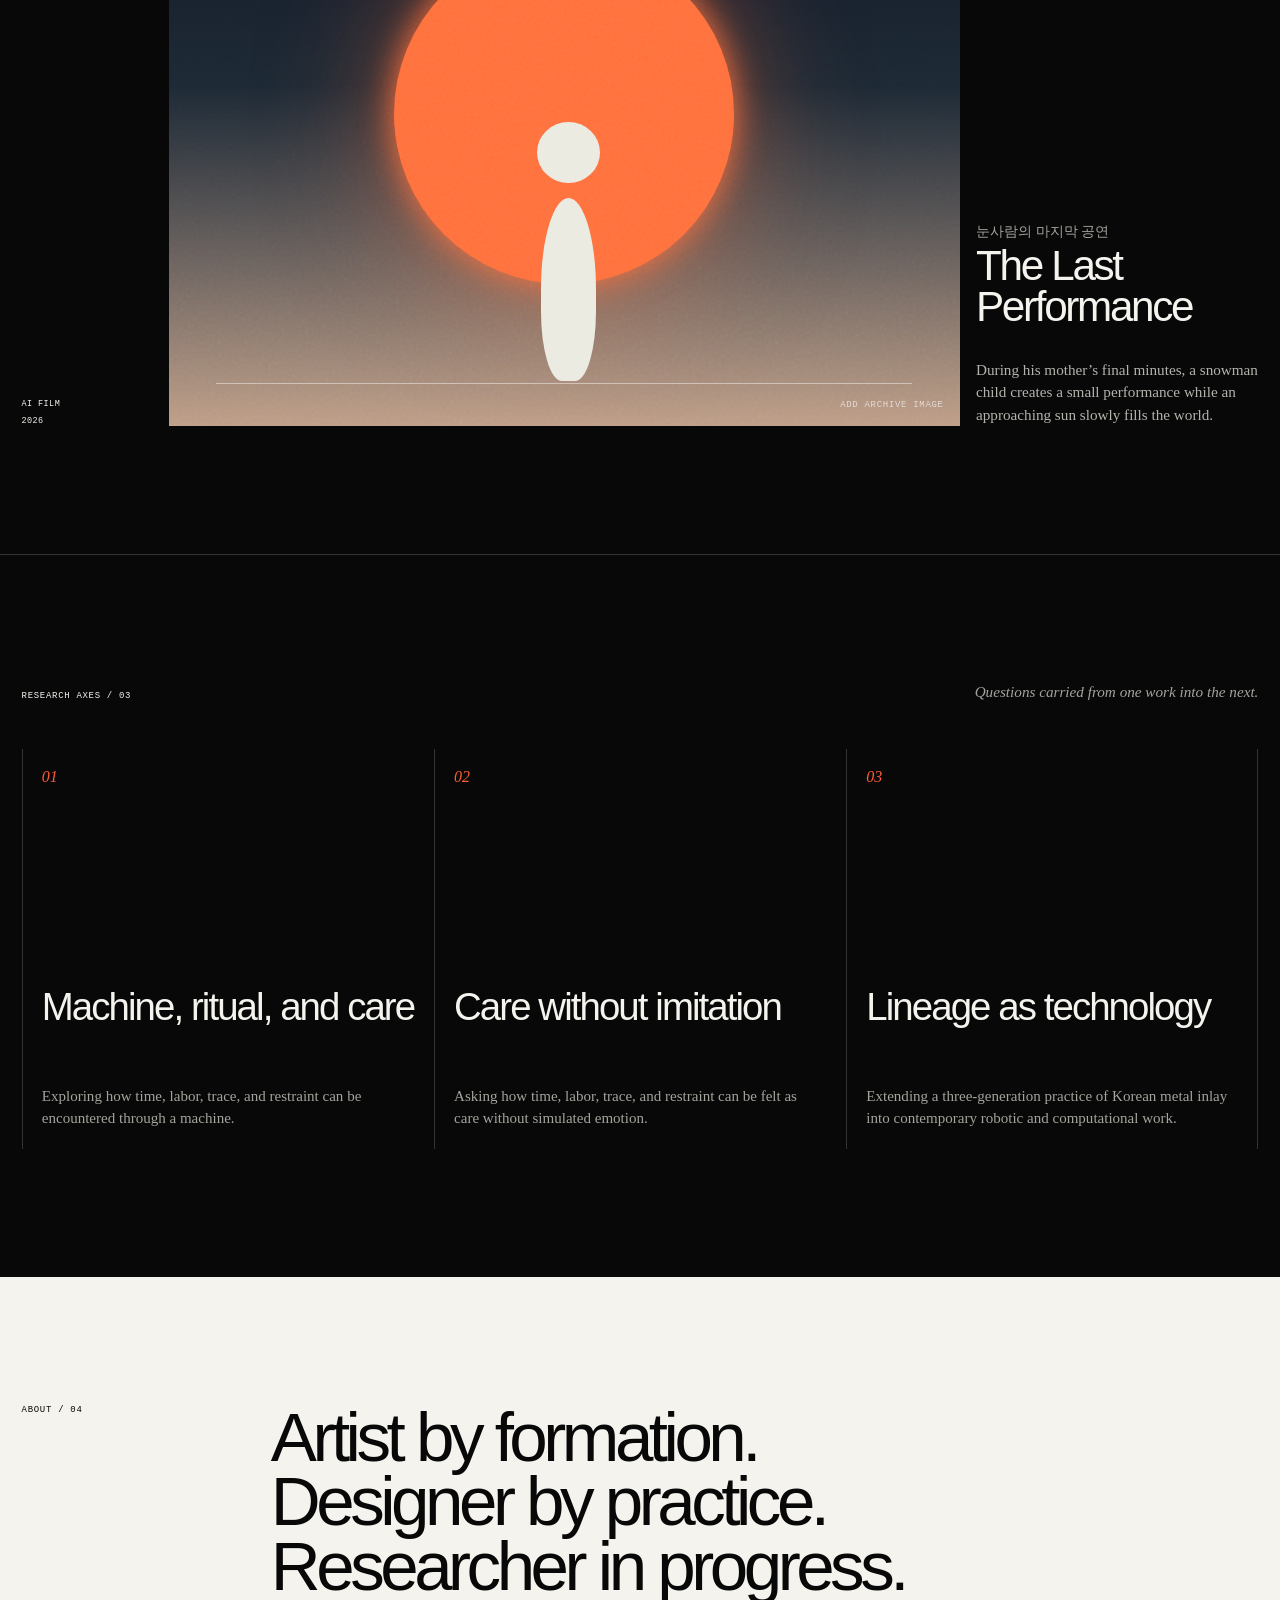
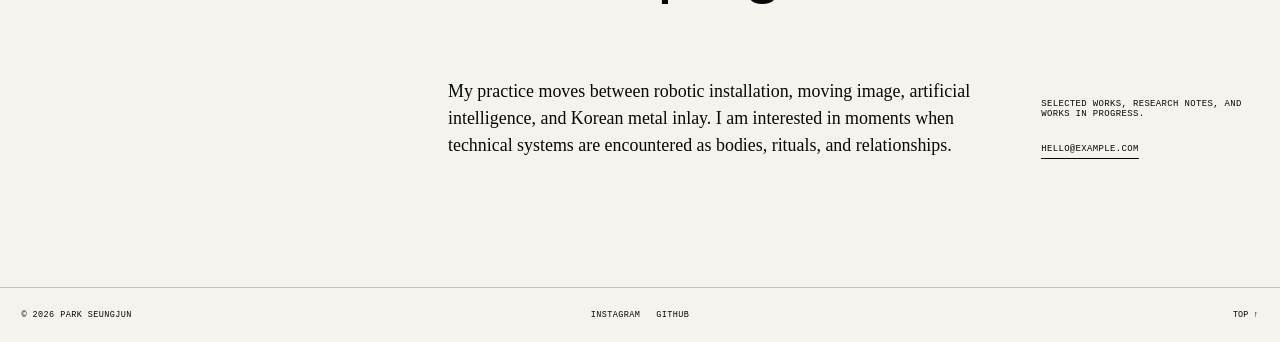
==== commit e5d2d79e: "Archive Studio 6: 미디어 표현 기능, 컴포넌트 4종, 편집기 단축키 이미지·영상을 재료로 쓰는 기능 - 모든 블록 모양으로 자르기(clipShape/clipCusto" ====
--- a/index.html
+++ b/index.html
@@ -15,8 +15,8 @@
     />
     <title>PARK SEUNGJUN — Works & Research</title>
     <link rel="icon" href="./public/favicon.svg" type="image/svg+xml" />
-    <link rel="stylesheet" href="./styles.css?v=studio5" />
-    <script type="module" src="./app.js?v=studio5"></script>
+    <link rel="stylesheet" href="./styles.css?v=studio6" />
+    <script type="module" src="./app.js?v=studio6"></script>
   </head>
   <body>
     <a class="skip-link" href="#main">Skip to content</a>
--- a/styles.css
+++ b/styles.css
@@ -726,3 +726,23 @@
   .studio-topbar__context span { display: none; }
   .archive-studio__topbar .studio-breakpoints button { padding: 5px 7px; }
 }
+
+/* ===== Archive Studio 6: focal point · hover effects · clip shapes · studio drop zone ===== */
+.canvas-block__content img, .canvas-block__content video { object-position: var(--focal, 50% 50%); }
+.canvas-block[data-hover-effect] .canvas-block__content { overflow: hidden; position: relative; }
+.canvas-block[data-hover-effect] .canvas-block__content img, .canvas-block[data-hover-effect] .canvas-block__content video { transition: transform .7s cubic-bezier(.22,1,.36,1), filter .5s ease, opacity .5s ease; }
+.canvas-block[data-hover-effect="lift"] .canvas-block__content { transition: transform .5s cubic-bezier(.22,1,.36,1), box-shadow .5s ease; }
+.canvas-block[data-hover-effect="color"] .canvas-block__content img, .canvas-block[data-hover-effect="color"] .canvas-block__content video { filter: grayscale(1); }
+.canvas-hover-swap { inset: 0; opacity: 0; position: absolute; }
+@media (hover: hover) {
+  .canvas-block[data-hover-effect="zoom"]:hover .canvas-block__content img, .canvas-block[data-hover-effect="zoom"]:hover .canvas-block__content video { transform: scale(1.07); }
+  .canvas-block[data-hover-effect="color"]:hover .canvas-block__content img, .canvas-block[data-hover-effect="color"]:hover .canvas-block__content video { filter: grayscale(0); }
+  .canvas-block[data-hover-effect="gray"]:hover .canvas-block__content img, .canvas-block[data-hover-effect="gray"]:hover .canvas-block__content video { filter: grayscale(1); }
+  .canvas-block[data-hover-effect="bright"]:hover .canvas-block__content img, .canvas-block[data-hover-effect="bright"]:hover .canvas-block__content video { filter: brightness(1.18); }
+  .canvas-block[data-hover-effect="lift"]:hover .canvas-block__content { box-shadow: 0 24px 48px rgba(0,0,0,.18); transform: translateY(-8px); }
+  .canvas-block[data-hover-effect="swap"]:hover .canvas-hover-swap { opacity: 1; }
+}
+@media (prefers-reduced-motion: reduce) {
+  .canvas-block[data-hover-effect] .canvas-block__content img, .canvas-block[data-hover-effect] .canvas-block__content video, .canvas-block[data-hover-effect="lift"] .canvas-block__content { transition: none; }
+}
+.archive-studio__workspace.is-dropping { box-shadow: inset 0 0 0 3px var(--studio-accent, #2f6bff); }
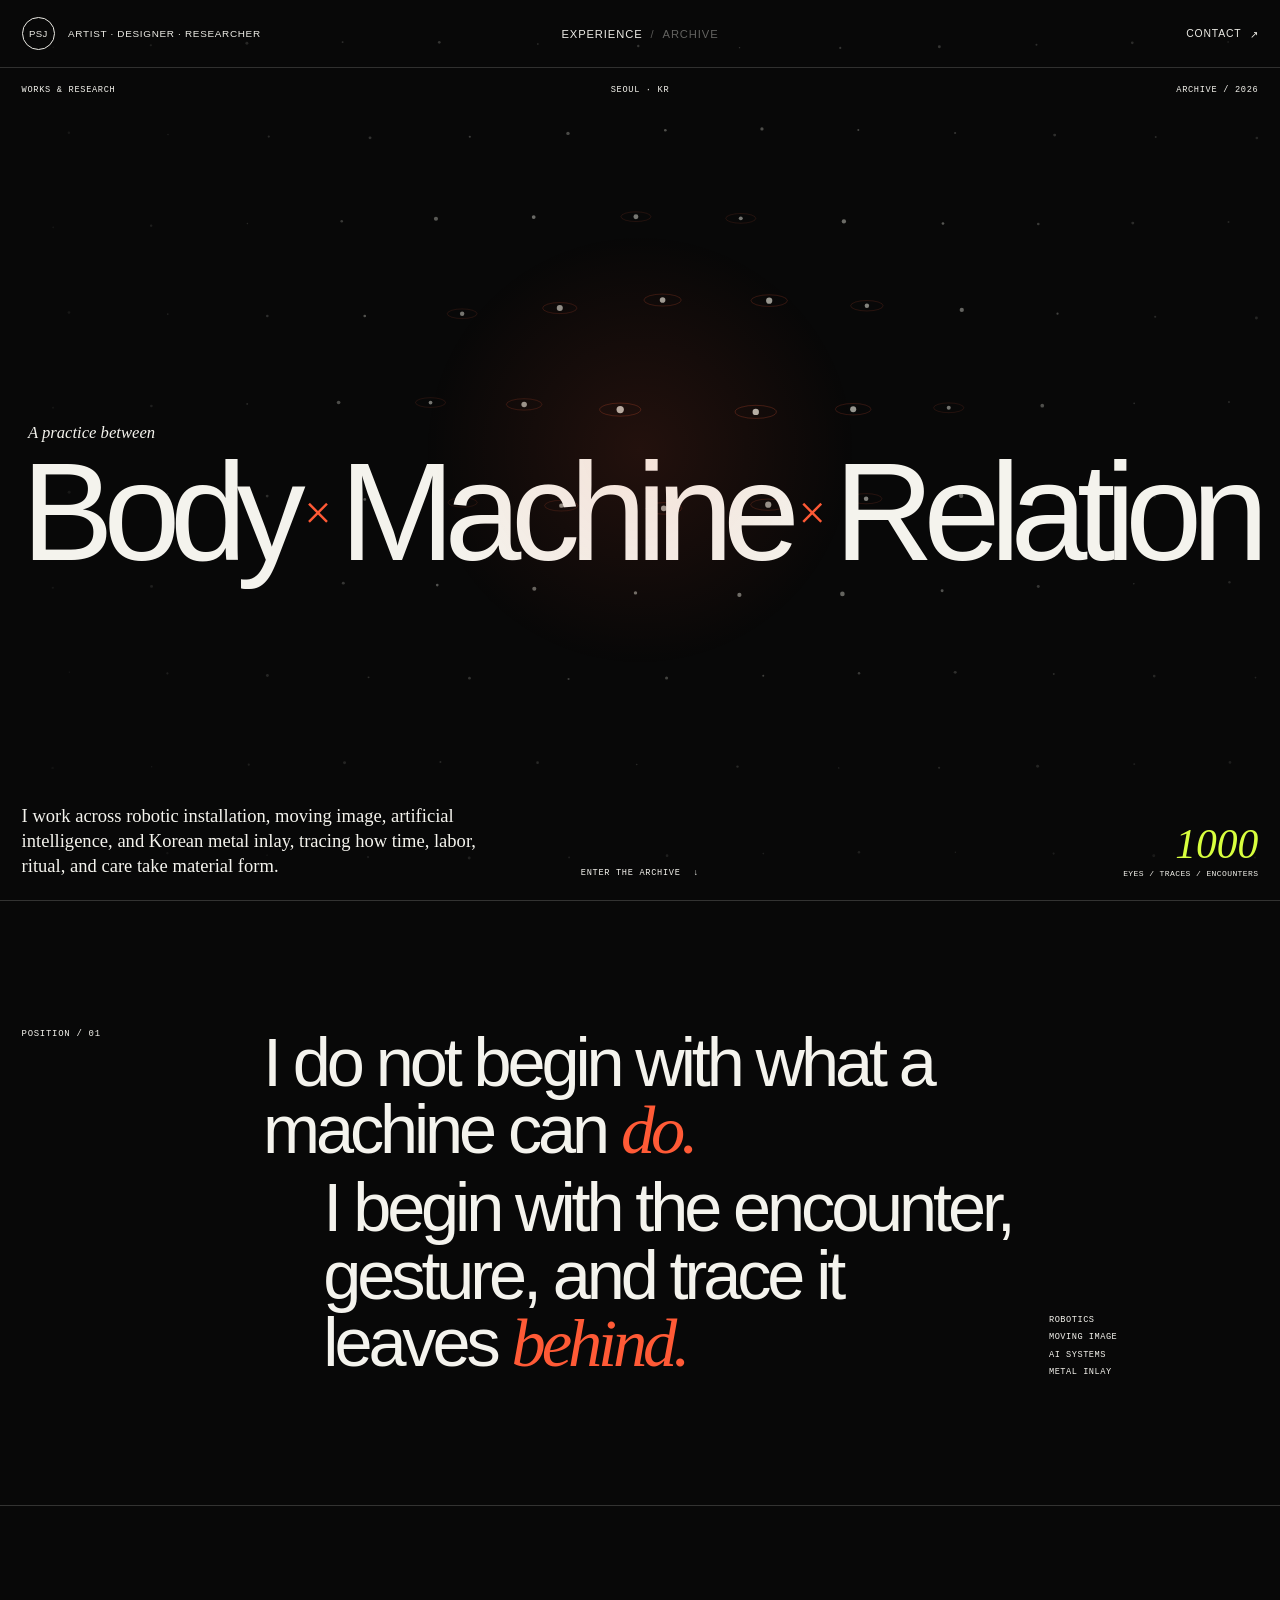
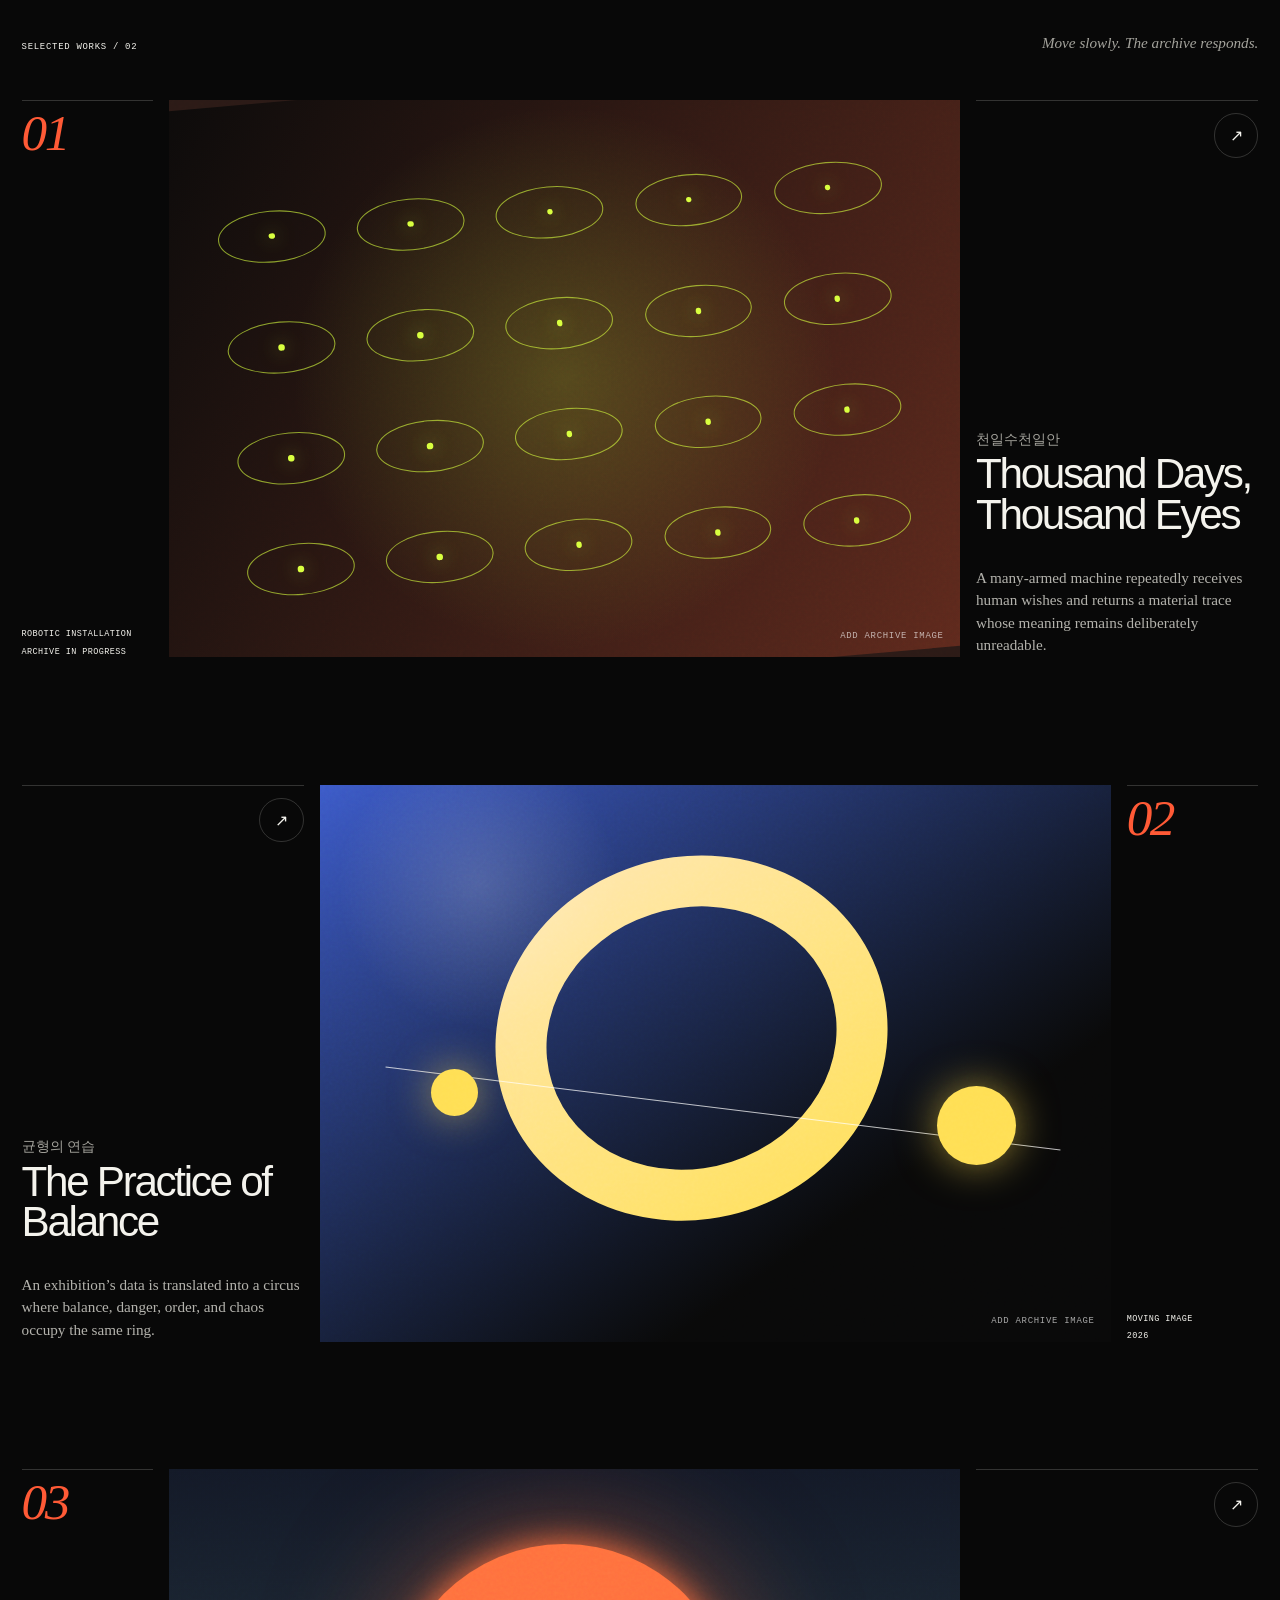
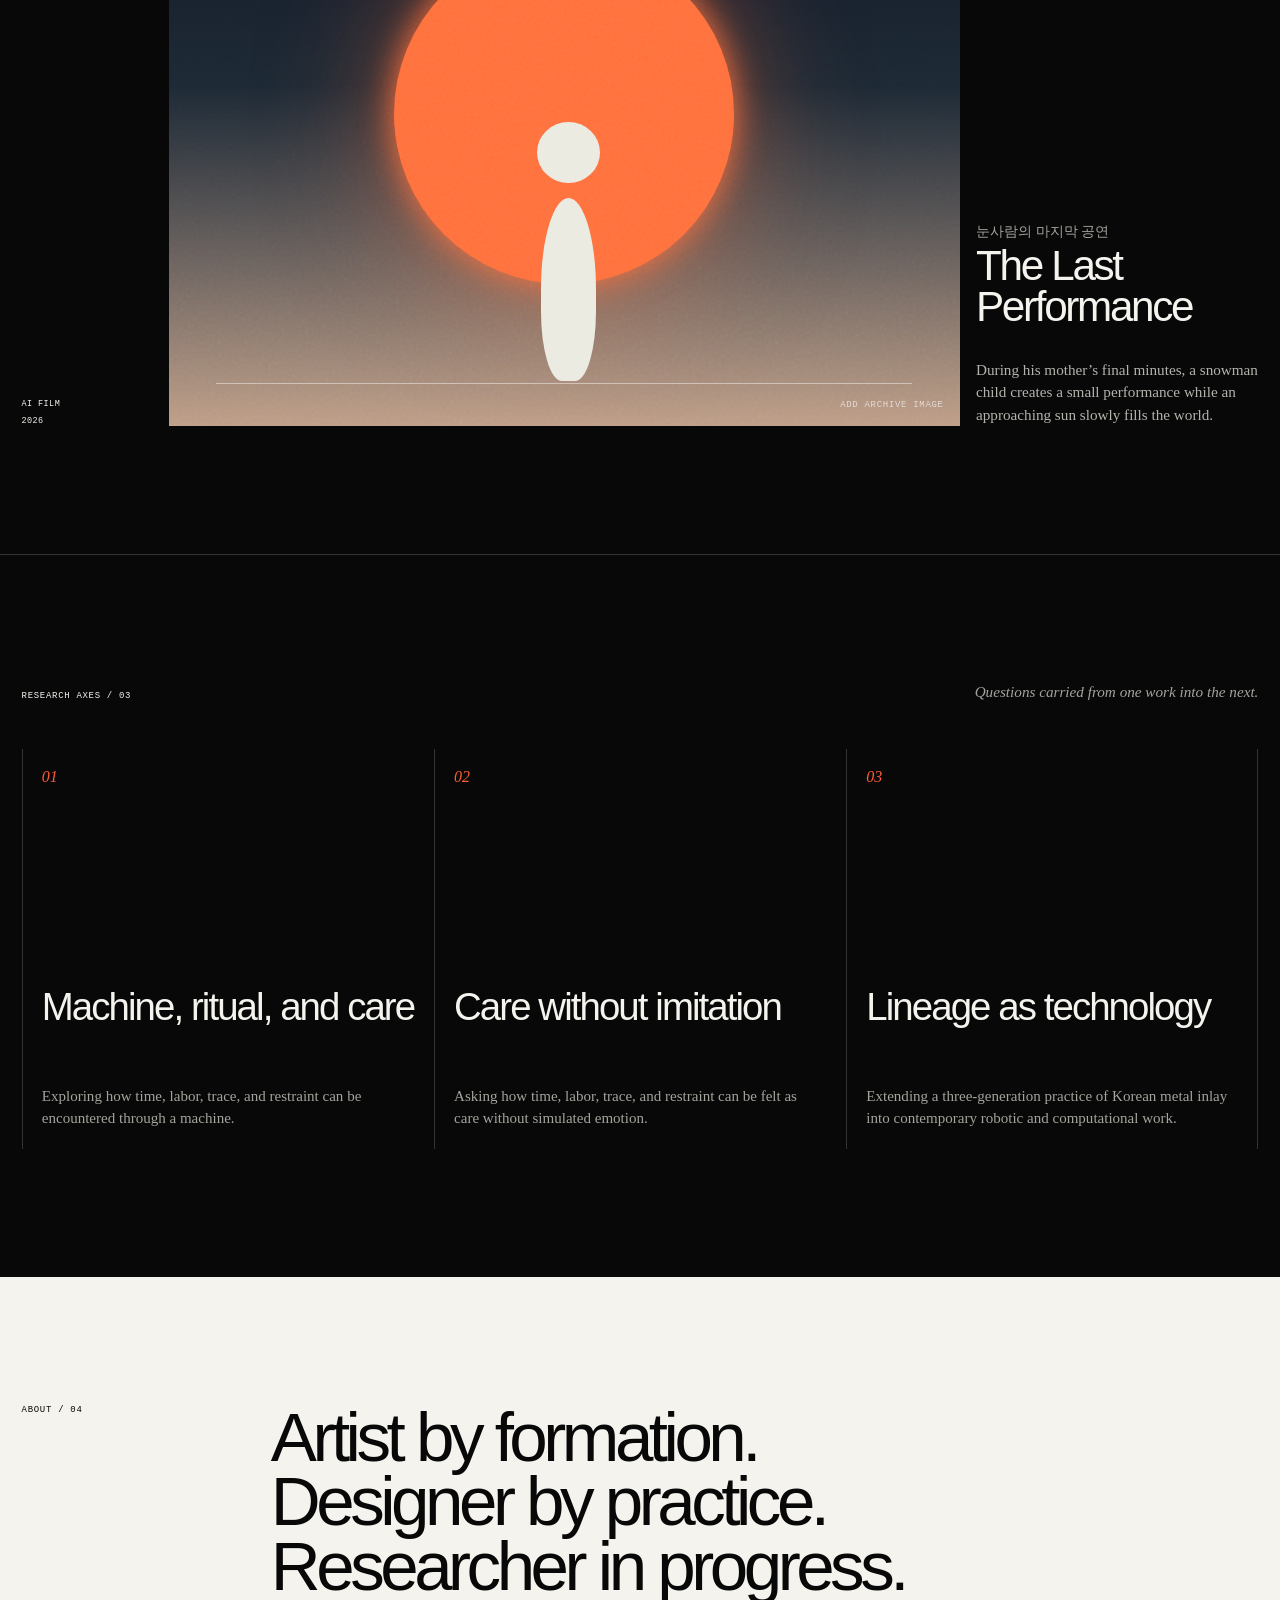
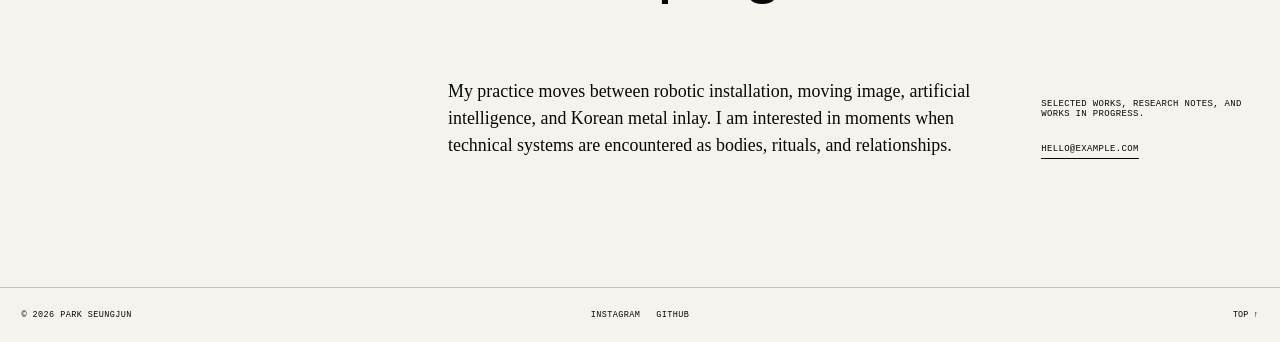
==== commit 5fd20cb7: "Archive Studio 7: 다중 선택·정렬·스마트 가이드·핸들, 글자 편집, 폰트 고르기, 미디어 세부 편집기 손맛 - 다중 선택(Shift+클릭·러버밴드·Ctrl+A), 묶" ====
--- a/index.html
+++ b/index.html
@@ -15,8 +15,8 @@
     />
     <title>PARK SEUNGJUN — Works & Research</title>
     <link rel="icon" href="./public/favicon.svg" type="image/svg+xml" />
-    <link rel="stylesheet" href="./styles.css?v=studio6" />
-    <script type="module" src="./app.js?v=studio6"></script>
+    <link rel="stylesheet" href="./styles.css?v=studio7" />
+    <script type="module" src="./app.js?v=studio7"></script>
   </head>
   <body>
     <a class="skip-link" href="#main">Skip to content</a>
--- a/styles.css
+++ b/styles.css
@@ -361,7 +361,7 @@
 .archive-studio__center.is-motion-mode .archive-studio__workspace { background-color: #cfd0d8; }
 .archive-studio__center.is-motion-mode .canvas-block { cursor: crosshair; }
 .archive-studio__center.is-motion-mode .canvas-block__resize { display: none !important; }
-.canvas-block__resize { background: #fff; border: calc(1px / var(--studio-zoom,1)) solid var(--studio-accent); bottom: calc(-5px / var(--studio-zoom,1)); cursor: nwse-resize !important; display: none; height: calc(10px / var(--studio-zoom,1)); padding: 0; position: absolute; right: calc(-5px / var(--studio-zoom,1)); touch-action: none; width: calc(10px / var(--studio-zoom,1)); z-index: 10; }
+.canvas-block__resize { background: #fff; border: calc(1px / var(--studio-zoom,1)) solid var(--studio-accent); cursor: nwse-resize !important; display: none; height: calc(10px / var(--studio-zoom,1)); padding: 0; position: absolute; touch-action: none; width: calc(10px / var(--studio-zoom,1)); z-index: 10; }
 .canvas-block.is-selected .canvas-block__resize { display: block; }
 .canvas-block.is-locked .canvas-block__resize { display: none; }
 [data-public-draggable] { cursor: grab; touch-action: none; }
@@ -746,3 +746,109 @@
   .canvas-block[data-hover-effect] .canvas-block__content img, .canvas-block[data-hover-effect] .canvas-block__content video, .canvas-block[data-hover-effect="lift"] .canvas-block__content { transition: none; }
 }
 .archive-studio__workspace.is-dropping { box-shadow: inset 0 0 0 3px var(--studio-accent, #2f6bff); }
+
+/* ===== Archive Studio 7: 다중 선택 · 정렬 · 스마트 가이드 · 핸들 8개+회전 · 글자 편집 · 우클릭 메뉴 · 레이어 패널 · 폰트 고르기 ===== */
+.archive-studio .canvas-block { --handle: calc(10px / var(--studio-zoom,1)); --handle-offset: calc(-5px / var(--studio-zoom,1)); }
+.canvas-block__resize--nw { left: var(--handle-offset); top: var(--handle-offset); cursor: nwse-resize !important; }
+.canvas-block__resize--n { left: calc(50% - var(--handle) / 2); top: var(--handle-offset); cursor: ns-resize !important; }
+.canvas-block__resize--ne { right: var(--handle-offset); top: var(--handle-offset); cursor: nesw-resize !important; }
+.canvas-block__resize--e { right: var(--handle-offset); top: calc(50% - var(--handle) / 2); cursor: ew-resize !important; }
+.canvas-block__resize--se { right: var(--handle-offset); bottom: var(--handle-offset); cursor: nwse-resize !important; }
+.canvas-block__resize--s { left: calc(50% - var(--handle) / 2); bottom: var(--handle-offset); cursor: ns-resize !important; }
+.canvas-block__resize--sw { left: var(--handle-offset); bottom: var(--handle-offset); cursor: nesw-resize !important; }
+.canvas-block__resize--w { left: var(--handle-offset); top: calc(50% - var(--handle) / 2); cursor: ew-resize !important; }
+.canvas-block__rotate { background: #fff; border: calc(1px / var(--studio-zoom,1)) solid var(--studio-accent); border-radius: 50%; cursor: grab; display: none; height: calc(12px / var(--studio-zoom,1)); left: 50%; padding: 0; position: absolute; top: calc(-30px / var(--studio-zoom,1)); touch-action: none; transform: translateX(-50%); width: calc(12px / var(--studio-zoom,1)); z-index: 10; }
+.canvas-block__rotate::before { background: var(--studio-accent); content: ""; height: calc(18px / var(--studio-zoom,1)); left: 50%; position: absolute; top: 100%; transform: translateX(-50%); width: calc(1px / var(--studio-zoom,1)); }
+.canvas-block__rotate:active { cursor: grabbing; }
+.canvas-block.is-selected .canvas-block__rotate { display: block; }
+.canvas-block.is-locked .canvas-block__rotate, .archive-studio__center.is-motion-mode .canvas-block__rotate, .archive-canvas.is-multi .canvas-block__rotate, .archive-canvas.is-multi .canvas-block__resize, .canvas-block.is-text-editing .canvas-block__rotate, .canvas-block.is-text-editing .canvas-block__resize { display: none !important; }
+.archive-studio .archive-canvas.is-multi .canvas-block.is-selected::after { border-style: solid; box-shadow: none; }
+.archive-studio .archive-canvas.is-multi .canvas-block.is-primary::after { box-shadow: 0 0 0 calc(2px / var(--studio-zoom,1)) rgba(77,92,255,.22); }
+.studio-selection-box { border: calc(1px / var(--studio-zoom,1)) dashed var(--studio-accent); pointer-events: none; position: absolute; z-index: 9997; }
+.studio-selection-box span { background: var(--studio-accent); color: #fff; font: calc(10px / var(--studio-zoom,1)) var(--mono); left: calc(-1px / var(--studio-zoom,1)); padding: calc(2px / var(--studio-zoom,1)) calc(6px / var(--studio-zoom,1)); position: absolute; top: 100%; white-space: nowrap; }
+.studio-marquee { background: rgba(77,92,255,.08); border: calc(1px / var(--studio-zoom,1)) solid var(--studio-accent); pointer-events: none; position: absolute; z-index: 9999; }
+.studio-guide { background: #ff2d6f; pointer-events: none; position: absolute; z-index: 9999; }
+.studio-guide--v { width: calc(1px / var(--studio-zoom,1)); }
+.studio-guide--h { height: calc(1px / var(--studio-zoom,1)); }
+.studio-guide.is-canvas { background: var(--studio-accent); opacity: .85; }
+.archive-studio .canvas-block.is-text-editing { cursor: text; }
+.archive-studio .canvas-block.is-text-editing .canvas-block__content { pointer-events: auto; }
+.archive-studio .canvas-block.is-text-editing .canvas-block__text, .archive-studio .canvas-block.is-text-editing .canvas-block__button { caret-color: var(--studio-accent); cursor: text; outline: 0; overflow: visible; user-select: text; -webkit-user-select: text; }
+.archive-studio .canvas-block.is-text-editing::after { border-color: var(--studio-accent); border-style: dashed; }
+.studio-align { align-items: center; display: flex; gap: 3px; margin: 0 0 10px; }
+.studio-align button { align-items: center; background: #fff; border: 1px solid #d3d3cf; border-radius: 5px; color: #333; display: inline-flex; height: 28px; justify-content: center; padding: 0; width: 28px; }
+.studio-align button:hover:not(:disabled) { background: #eef0ff; border-color: var(--studio-accent); color: var(--studio-accent); }
+.studio-align button:disabled { color: #bbb; cursor: default; }
+.studio-align button svg { fill: none; height: 14px; stroke: currentColor; stroke-width: 1.4; width: 14px; }
+.studio-align button svg rect { fill: currentColor; stroke: none; opacity: .75; }
+.studio-align i { background: #d9d9d6; height: 18px; margin: 0 4px; width: 1px; }
+.studio-help--tight { margin: 4px 0 6px; }
+.studio-selection-list { list-style: none; margin: 0; padding: 0; }
+.studio-selection-list li { align-items: center; border-bottom: 1px solid #ededeb; display: grid; font-size: 11px; gap: 7px; grid-template-columns: 16px minmax(0,1fr) auto; padding: 6px 2px; }
+.studio-selection-list li span { overflow: hidden; text-overflow: ellipsis; white-space: nowrap; }
+.studio-selection-list li small { color: #777; font-family: var(--mono); font-size: 9px; }
+.studio-layer__icon { color: #555; display: inline-block; font-family: var(--mono); font-size: 9px; font-style: normal; margin-right: 4px; min-width: 10px; text-align: center; text-transform: none; }
+.studio-layer.is-primary { box-shadow: inset 2px 0 0 var(--studio-accent); }
+.studio-layer[draggable="true"] { cursor: grab; }
+.studio-layer.is-dragging { opacity: .45; }
+.studio-layer.is-drop-before { box-shadow: inset 0 2px 0 var(--studio-accent); }
+.studio-layer.is-drop-after { box-shadow: inset 0 -2px 0 var(--studio-accent); }
+.studio-layer__rename { font-size: 11px !important; min-height: 24px !important; padding: 2px 6px !important; width: 100%; }
+.studio-layer-search { font-size: 11px !important; margin: -6px 0 8px; min-height: 28px !important; }
+.studio-context-menu { background: #fff; border: 1px solid #d3d3cf; border-radius: 8px; box-shadow: 0 12px 40px rgba(0,0,0,.18); font-family: Arial, sans-serif; font-size: 11px; min-width: 210px; padding: 4px; position: fixed; z-index: 10001; }
+.studio-context-menu button { align-items: center; background: transparent; border: 0; border-radius: 5px; color: #111; cursor: pointer; display: flex; font: inherit; gap: 16px; justify-content: space-between; padding: 7px 9px; text-align: left; width: 100%; }
+.studio-context-menu button:hover:not(:disabled) { background: #eef0ff; color: var(--studio-accent, #4d5cff); }
+.studio-context-menu button:disabled { color: #b4b4b0; cursor: default; }
+.studio-context-menu kbd { color: #8a8a86; font: 9px var(--mono); }
+.studio-context-menu button:hover:not(:disabled) kbd { color: inherit; opacity: .7; }
+.studio-context-menu hr { border: 0; border-top: 1px solid #ebebe8; margin: 4px 6px; }
+.studio-font-field { align-items: end; display: grid; gap: 6px; grid-template-columns: minmax(0,1fr) 40px; }
+.studio-font-field label { margin-bottom: 10px; }
+.studio-font-pick { background: #fff; border: 1px solid #d3d3cf; border-radius: 5px; font-size: 14px; height: 32px; margin-bottom: 10px; overflow: hidden; padding: 0; white-space: nowrap; }
+.studio-font-pick:hover { border-color: var(--studio-accent); color: var(--studio-accent); }
+.studio-font-picker { background: #fff; border: 1px solid #d3d3cf; border-radius: 10px; box-shadow: 0 18px 60px rgba(0,0,0,.22); color: #111; display: grid; font-family: Arial, sans-serif; grid-template-rows: auto minmax(0,1fr) auto; max-height: min(72vh, 640px); position: fixed; z-index: 10002; }
+.studio-font-picker__head { border-bottom: 1px solid #e6e6e3; display: grid; gap: 6px; grid-template-columns: minmax(0,1fr) 32px; padding: 8px; }
+.studio-font-picker__head input { border: 1px solid #d3d3cf; border-radius: 6px; font-size: 12px; min-height: 32px; padding: 6px 9px; width: 100%; }
+.studio-font-picker__head button { background: transparent; border: 0; border-radius: 6px; cursor: pointer; font-size: 12px; }
+.studio-font-picker__head button:hover { background: #f0f0ed; }
+.studio-font-picker__list { overflow: auto; padding: 6px; }
+.studio-font-picker__label { color: #777; font: 9px var(--mono); letter-spacing: .08em; margin: 10px 6px 4px; text-transform: uppercase; }
+.studio-font-picker__list button { background: transparent; border: 0; border-radius: 7px; cursor: pointer; display: flex; flex-direction: column; gap: 2px; padding: 8px 9px; text-align: left; width: 100%; }
+.studio-font-picker__list button[hidden], .studio-font-picker__label[hidden] { display: none; }
+.studio-font-picker__list button:hover { background: #f2f2ff; }
+.studio-font-picker__list button.is-current { background: #eef0ff; box-shadow: inset 2px 0 0 var(--studio-accent); }
+.studio-font-picker__list button strong { font-size: 15px; font-weight: 500; line-height: 1.2; }
+.studio-font-picker__list button small { color: #555; font-size: 12px; line-height: 1.3; }
+.studio-font-picker__help { border-top: 1px solid #e6e6e3; color: #777; font-size: 10px; line-height: 1.5; margin: 0; padding: 8px 10px; }
+/* Studio 7 · A10 여러 이미지 넣기 선택 / A11 포컬 포인트 썸네일 / A12 호버 스크럽 */
+.studio-choice { align-items: center; background: rgba(14,14,16,.55); backdrop-filter: blur(6px); display: flex; inset: 0; justify-content: center; position: fixed; z-index: 10003; }
+.studio-choice__card { background: #fbfbfa; border: 1px solid #cfcfcb; border-radius: 12px; box-shadow: 0 24px 64px rgba(0,0,0,.25); color: #111; font-family: Arial, sans-serif; max-width: 460px; padding: 24px; width: calc(100% - 32px); }
+.studio-choice__card h3 { font-size: 16px; letter-spacing: -.01em; margin: 0 0 8px; }
+.studio-choice__card p { color: #66665f; font-size: 12px; line-height: 1.55; margin: 0 0 16px; }
+.studio-choice__options { display: grid; gap: 8px; }
+.studio-choice__options button { background: #fff; border: 1px solid #cfcfcb; border-radius: 8px; cursor: pointer; display: flex; flex-direction: column; font: inherit; gap: 3px; padding: 12px 14px; text-align: left; }
+.studio-choice__options button strong { font-size: 13px; }
+.studio-choice__options button small { color: #77776f; font-size: 10px; }
+.studio-choice__options button:hover, .studio-choice__options button:focus-visible { border-color: var(--studio-accent, #4d5cff); box-shadow: 0 0 0 2px rgba(77,92,255,.15); outline: 0; }
+.studio-choice__cancel { background: transparent; border: 0; color: #777; cursor: pointer; font: inherit; font-size: 11px; margin-top: 12px; padding: 6px 0; }
+.studio-focal { aspect-ratio: 16 / 10; background: #e6e6e3 center / cover no-repeat; border: 1px solid #d3d3cf; border-radius: 6px; cursor: crosshair; margin: 0 0 10px; overflow: hidden; position: relative; touch-action: none; user-select: none; }
+.studio-focal.is-empty { align-items: center; display: flex; justify-content: center; }
+.studio-focal small { color: #777; font-size: 10px; padding: 0 20px; pointer-events: none; text-align: center; }
+.studio-focal__dot { border: 2px solid #fff; border-radius: 50%; box-shadow: 0 0 0 1px rgba(0,0,0,.45), 0 2px 8px rgba(0,0,0,.35); height: 16px; left: 50%; pointer-events: none; position: absolute; top: 50%; transform: translate(-50%, -50%); width: 16px; }
+.studio-focal__dot::before, .studio-focal__dot::after { background: rgba(255,255,255,.75); content: ""; position: absolute; }
+.studio-focal__dot::before { height: 1px; left: -120px; right: -120px; top: 50%; }
+.studio-focal__dot::after { bottom: -120px; left: 50%; top: -120px; width: 1px; }
+.canvas-native-media--scrub { cursor: ew-resize; }
+.canvas-media-scrub-hint { background: rgba(17,17,17,.75); border-radius: 999px; bottom: 14px; color: #fff; font: 10px var(--mono); left: 50%; letter-spacing: .04em; padding: 6px 12px; pointer-events: none; position: absolute; transform: translateX(-50%) scale(var(--archive-control-scale,1)); transition: opacity .4s ease; z-index: 4; }
+.canvas-native-media--scrub.is-scrubbed .canvas-media-scrub-hint { opacity: 0; }
+@media (hover: none) { .canvas-media-scrub-hint { display: none; } }
+/* Studio 7 · C2 페이지 배경 미디어 */
+.archive-canvas__bg { inset: 0; overflow: hidden; pointer-events: none; position: absolute; z-index: 0; }
+.archive-canvas__bg img, .archive-canvas__bg video { display: block; height: 100%; inset: 0; position: absolute; width: 100%; }
+.archive-canvas__bg-overlay, .archive-canvas__bg-noise, .archive-canvas__bg-drift { inset: 0; position: absolute; }
+.archive-canvas__bg-noise { background-repeat: repeat; background-size: 160px 160px; mix-blend-mode: overlay; opacity: .35; }
+.archive-canvas__bg-drift { background-size: 220% 220% !important; animation: archive-bg-drift 18s ease-in-out infinite alternate; }
+.archive-canvas__bg-note { background: rgba(17,17,17,.7); border-radius: 999px; color: #fff; font: 10px var(--mono); left: 50%; padding: 6px 12px; position: absolute; top: 24px; transform: translateX(-50%); white-space: nowrap; }
+@keyframes archive-bg-drift { from { background-position: 0% 0%; } to { background-position: 100% 100%; } }
+@media (prefers-reduced-motion: reduce) { .archive-canvas__bg-drift { animation: none; } }
+.archive-motion-paused .archive-canvas__bg-drift { animation-play-state: paused; }
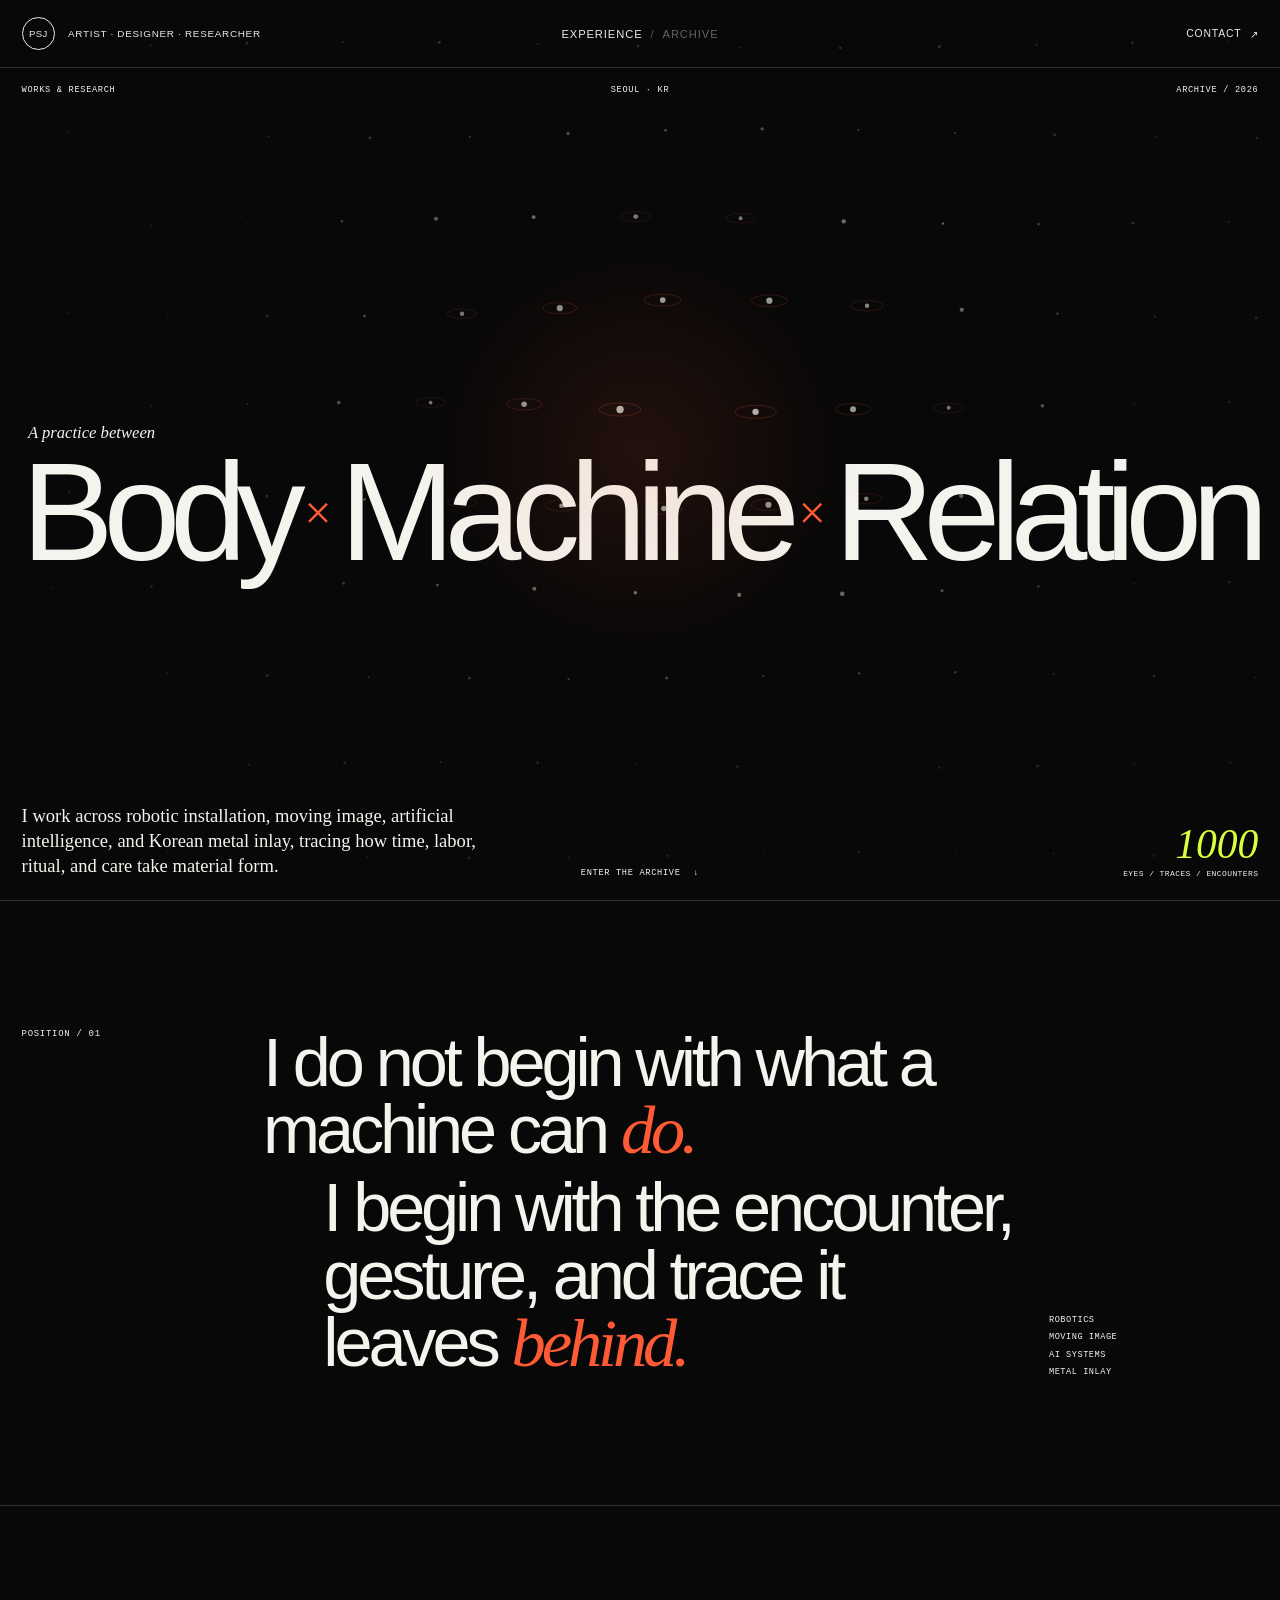
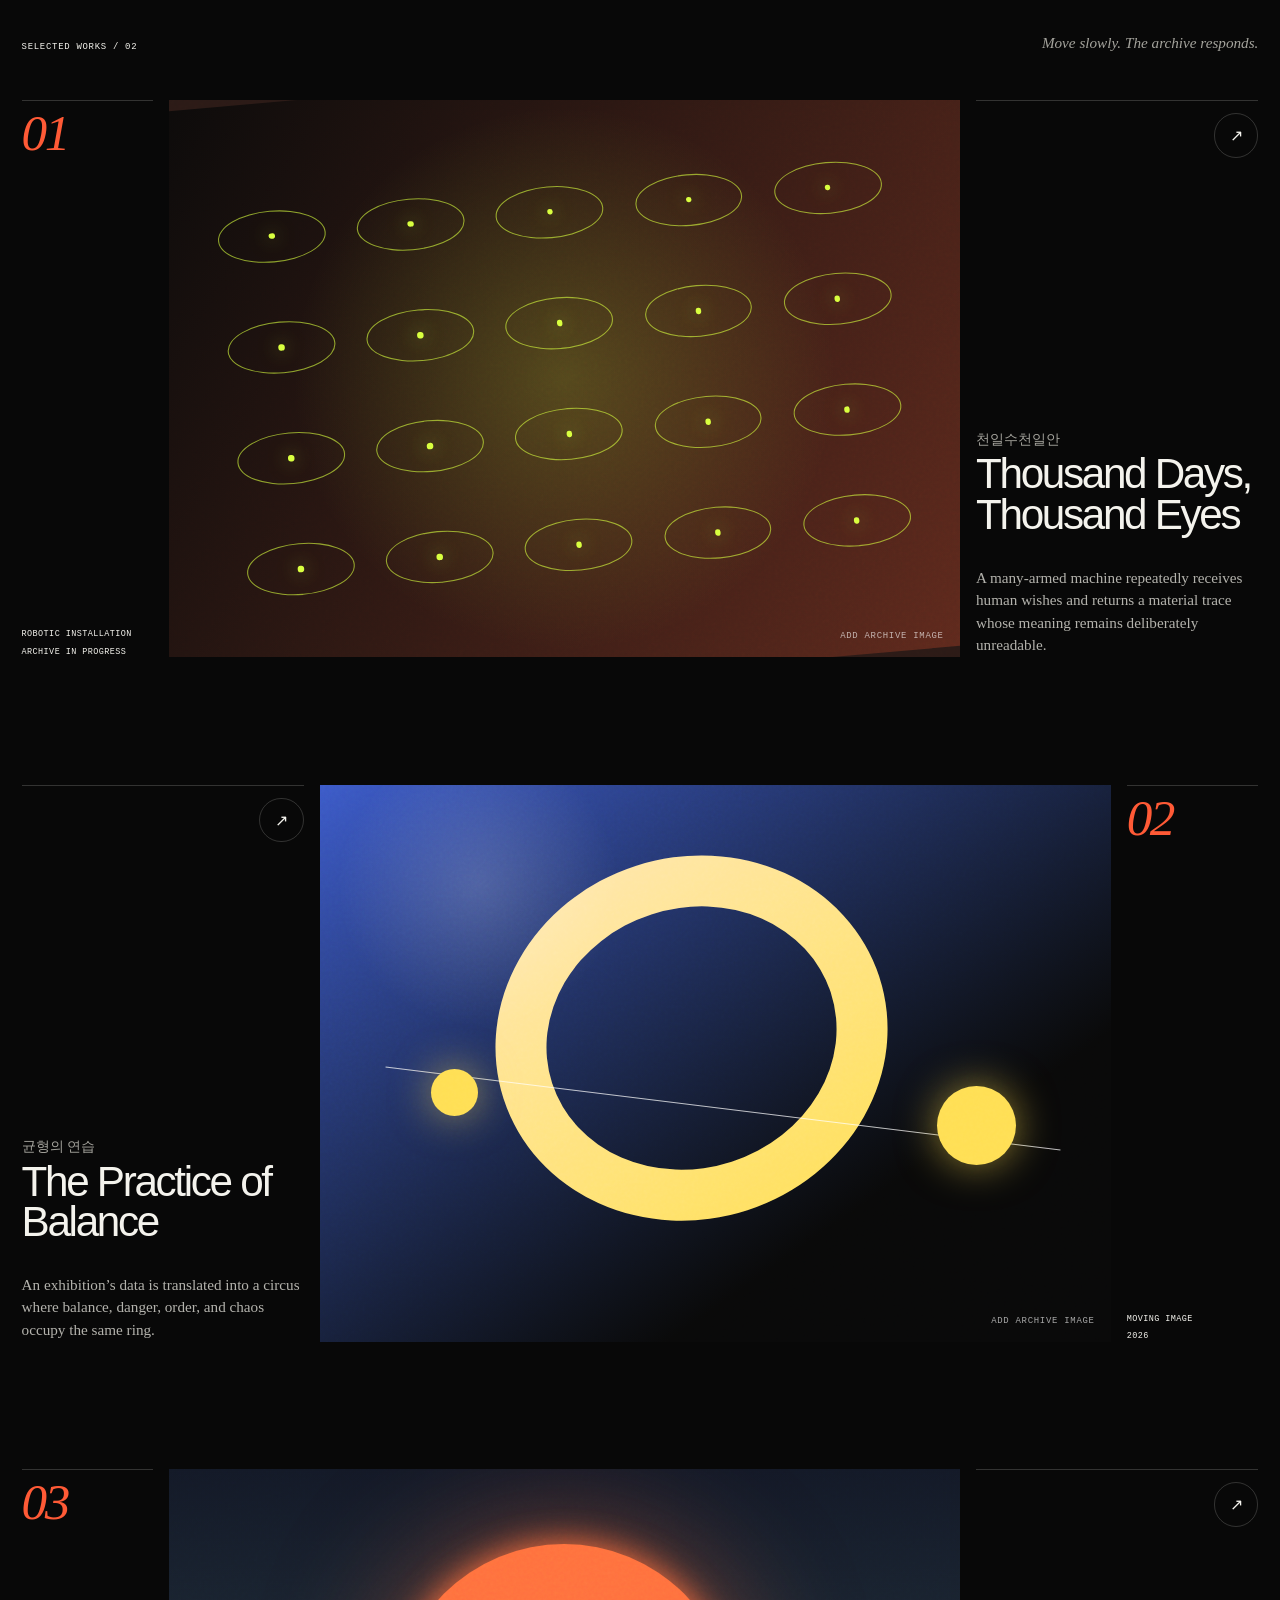
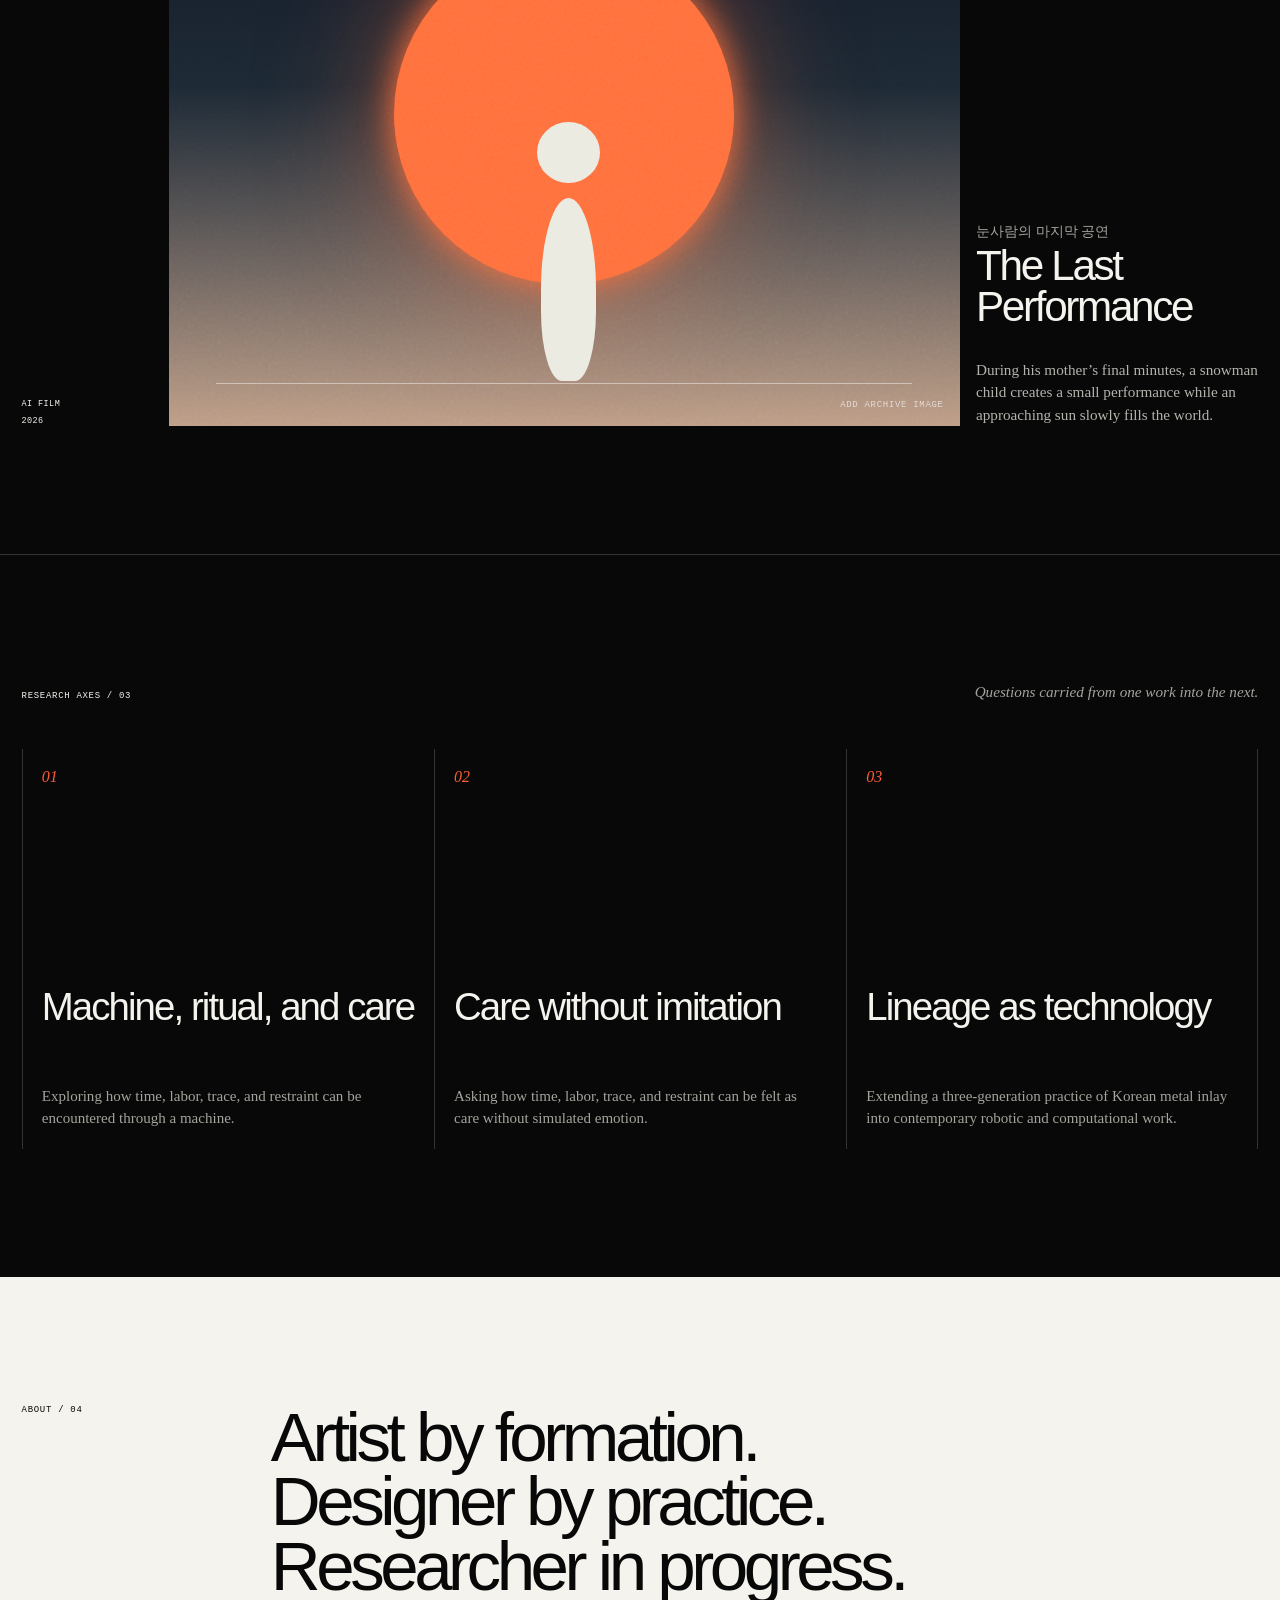
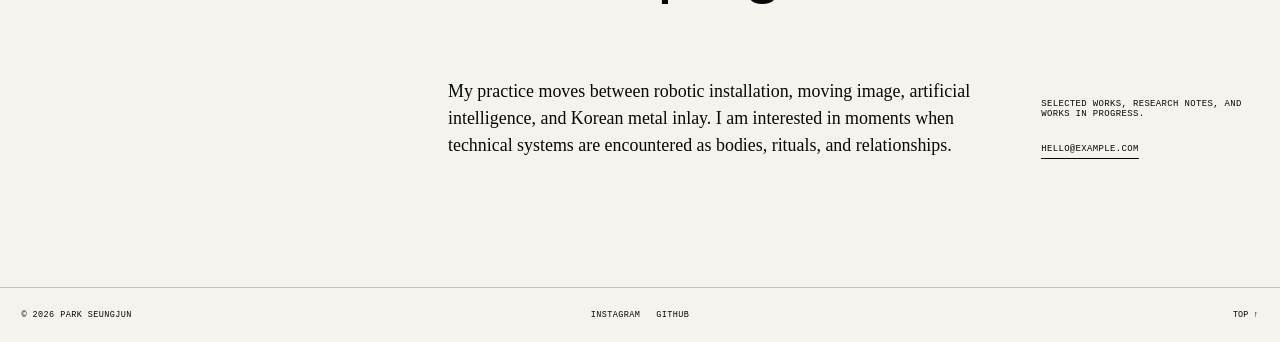
==== commit e84cc140: "Archive Studio 8: 편집기 도구·템플릿·체크포인트·GitHub 게시·마스크/듀오톤·폼·다크 모드·컴포넌트 4종 편집기 UI/UX - 선택 툴바(단일·다중), 토스트 알" ====
--- a/index.html
+++ b/index.html
@@ -15,8 +15,8 @@
     />
     <title>PARK SEUNGJUN — Works & Research</title>
     <link rel="icon" href="./public/favicon.svg" type="image/svg+xml" />
-    <link rel="stylesheet" href="./styles.css?v=studio7" />
-    <script type="module" src="./app.js?v=studio7"></script>
+    <link rel="stylesheet" href="./styles.css?v=studio8" />
+    <script type="module" src="./app.js?v=studio8"></script>
   </head>
   <body>
     <a class="skip-link" href="#main">Skip to content</a>
--- a/styles.css
+++ b/styles.css
@@ -852,3 +852,198 @@
 @keyframes archive-bg-drift { from { background-position: 0% 0%; } to { background-position: 100% 100%; } }
 @media (prefers-reduced-motion: reduce) { .archive-canvas__bg-drift { animation: none; } }
 .archive-motion-paused .archive-canvas__bg-drift { animation-play-state: paused; }
+
+/* ===== Archive Studio 8 · 편집기 UI: 토스트 · 모달 · 명령 팔레트 · 선택 툴바 · 줌 · 요소 타일 · 빈 페이지 ===== */
+.studio-toasts { bottom: 22px; display: grid; gap: 6px; justify-items: center; left: 50%; pointer-events: none; position: fixed; transform: translateX(-50%); z-index: 10050; }
+.studio-toast { background: rgba(17,17,20,.94); border-radius: 999px; box-shadow: 0 10px 30px rgba(0,0,0,.25); color: #fff; font: 12px/1.3 Arial, sans-serif; max-width: min(640px, 90vw); opacity: 0; padding: 9px 16px; pointer-events: auto; transform: translateY(8px); transition: opacity .22s ease, transform .22s ease; }
+.studio-toast.is-in { opacity: 1; transform: translateY(0); }
+.studio-toast--error { background: #b3261e; }
+.studio-toast--success { background: #146c43; }
+.studio-modal { align-items: center; background: rgba(20,20,24,.46); display: flex; inset: 0; justify-content: center; padding: 24px; position: fixed; z-index: 10040; }
+.studio-modal__card { background: #fbfbfa; border-radius: 14px; box-shadow: 0 30px 80px rgba(0,0,0,.35); color: #111; display: flex; flex-direction: column; font-family: Arial, sans-serif; max-height: calc(100vh - 48px); overflow: hidden; width: min(520px, 100%); }
+.studio-modal--wide .studio-modal__card { width: min(820px, 100%); }
+.studio-modal__card > header { align-items: flex-start; border-bottom: 1px solid #e6e6e2; display: flex; justify-content: space-between; padding: 16px 18px 12px; }
+.studio-modal__card > header strong { display: block; font-size: 15px; letter-spacing: -.01em; }
+.studio-modal__card > header small { color: #767672; display: block; font-size: 11px; margin-top: 3px; }
+.studio-modal__card > header button { background: transparent; border: 0; border-radius: 6px; color: #666; cursor: pointer; font-size: 14px; height: 30px; width: 30px; }
+.studio-modal__card > header button:hover { background: #ececea; color: #111; }
+.studio-modal__body { font-size: 12px; line-height: 1.5; overflow: auto; padding: 16px 18px 18px; }
+.studio-modal__body .studio-help { color: #6f6f6a; font-size: 11px; }
+.studio-modal__actions { display: flex; gap: 8px; justify-content: flex-end; margin-top: 14px; }
+.studio-modal__actions button, .studio-modal__body .studio-button { background: #fff; border: 1px solid #cfcfcb; border-radius: 7px; cursor: pointer; font: 600 12px Arial, sans-serif; padding: 8px 14px; }
+.studio-modal__actions button.is-primary, .studio-modal__body .studio-button.is-primary { background: #111; border-color: #111; color: #fff; }
+.studio-modal__actions button.is-danger { border-color: #e4b4b0; color: #b3261e; }
+.studio-modal__body input[type="text"], .studio-modal__body input[type="url"], .studio-modal__body input[type="password"], .studio-modal__body input[type="search"], .studio-modal__body select, .studio-modal__body textarea { background: #fff; border: 1px solid #cfcfcb; border-radius: 7px; box-sizing: border-box; font: 12px Arial, sans-serif; min-height: 34px; padding: 7px 10px; width: 100%; }
+.studio-modal__body label { display: grid; gap: 4px; margin-bottom: 10px; }
+.studio-modal__body label > span { color: #55554f; font-size: 11px; }
+.studio-palette { align-items: flex-start; background: rgba(20,20,24,.32); display: flex; inset: 0; justify-content: center; padding: 10vh 16px 16px; position: fixed; z-index: 10045; }
+.studio-palette__card { background: #fff; border-radius: 14px; box-shadow: 0 30px 80px rgba(0,0,0,.35); display: flex; flex-direction: column; font-family: Arial, sans-serif; max-height: 70vh; overflow: hidden; width: min(640px, 100%); }
+.studio-palette__card input { background: transparent; border: 0; border-bottom: 1px solid #e6e6e2; box-sizing: border-box; font: 15px Arial, sans-serif; outline: 0; padding: 16px 18px; width: 100%; }
+.studio-palette__list { overflow: auto; padding: 6px; }
+.studio-palette__list button { align-items: center; background: transparent; border: 0; border-radius: 8px; color: #111; cursor: pointer; display: grid; font: 12px Arial, sans-serif; gap: 10px; grid-template-columns: 64px minmax(0,1fr) auto auto; padding: 8px 10px; text-align: left; width: 100%; }
+.studio-palette__list button.is-active { background: #eef0ff; }
+.studio-palette__list button em { color: #7a7a74; font-family: var(--mono); font-size: 9px; font-style: normal; letter-spacing: .06em; text-transform: uppercase; }
+.studio-palette__list button span { overflow: hidden; text-overflow: ellipsis; white-space: nowrap; }
+.studio-palette__list button small { color: #86867f; font-size: 10px; margin-left: 8px; }
+.studio-palette__list button kbd, .studio-palette footer kbd, .studio-shortcuts kbd, .studio-context-menu kbd { background: #f1f1ee; border: 1px solid #d8d8d3; border-bottom-width: 2px; border-radius: 4px; color: #444; font: 10px var(--mono); padding: 1px 5px; }
+.studio-palette__list button i { color: var(--studio-accent, #4d5cff); font-size: 7px; font-style: normal; }
+.studio-palette__empty { color: #7a7a74; font-size: 12px; margin: 0; padding: 18px 14px; text-align: center; }
+.studio-palette footer { border-top: 1px solid #e6e6e2; color: #7a7a74; display: flex; font-size: 10px; gap: 14px; padding: 8px 16px; }
+.studio-palette footer kbd { margin-right: 3px; }
+.studio-shortcuts { display: grid; gap: 14px 22px; grid-template-columns: repeat(auto-fit, minmax(230px, 1fr)); }
+.studio-shortcuts h4 { color: #4d5cff; font-family: var(--mono); font-size: 9px; letter-spacing: .08em; margin: 0 0 8px; text-transform: uppercase; }
+.studio-shortcuts dl { margin: 0; }
+.studio-shortcuts dl > div { align-items: baseline; border-bottom: 1px solid #ededeb; display: grid; gap: 10px; grid-template-columns: minmax(118px, auto) 1fr; padding: 6px 0; }
+.studio-shortcuts dt span { color: #999; margin: 0 3px; }
+.studio-shortcuts dd { color: #333; font-size: 11px; margin: 0; }
+.studio-float-toolbar { align-items: center; background: #15151a; border-radius: 9px; box-shadow: 0 10px 28px rgba(0,0,0,.28); color: #fff; display: flex; gap: 2px; padding: 4px; position: absolute; transform: scale(calc(1 / var(--studio-zoom,1))); transform-origin: left top; z-index: 9998; }
+.studio-float-toolbar button { align-items: center; background: transparent; border: 0; border-radius: 6px; color: #fff; cursor: pointer; display: inline-flex; font: 13px Arial, sans-serif; height: 28px; justify-content: center; min-width: 28px; padding: 0 5px; }
+.studio-float-toolbar button b { font-family: Georgia, serif; font-size: 15px; }
+.studio-float-toolbar button:hover:not(:disabled) { background: rgba(255,255,255,.14); }
+.studio-float-toolbar button:disabled { color: rgba(255,255,255,.3); cursor: default; }
+.studio-float-toolbar > i { background: rgba(255,255,255,.18); height: 18px; margin: 0 3px; width: 1px; }
+.studio-float-toolbar .studio-align { display: contents; }
+.studio-float-toolbar .studio-align button { background: transparent; border: 0; color: #fff; height: 28px; width: 28px; }
+.studio-float-toolbar .studio-align button:hover:not(:disabled) { background: rgba(255,255,255,.14); border-color: transparent; color: #fff; }
+.studio-float-toolbar .studio-align button:disabled { color: rgba(255,255,255,.3); }
+.studio-float-toolbar .studio-align i { background: rgba(255,255,255,.18); }
+.studio-float-toolbar svg { fill: none; height: 14px; stroke: currentColor; stroke-width: 1.4; width: 14px; }
+.studio-float-toolbar svg rect { fill: currentColor; opacity: .75; stroke: none; }
+.archive-canvas.is-multi .studio-float-toolbar { margin-top: calc(-6px / var(--studio-zoom,1)); }
+.studio-zoom { align-items: center; background: #e9e9e5; border: 1px solid #d0d0cc; border-radius: 7px; display: inline-flex; gap: 1px; padding: 2px; }
+.archive-studio__topbar .studio-zoom button { background: transparent; border: 0; border-radius: 5px; font-size: 12px; min-height: 26px; min-width: 26px; padding: 0 6px; }
+.archive-studio__topbar .studio-zoom button:hover { background: #fff; }
+.archive-studio__topbar .studio-zoom select { background: transparent; border: 0; font: 11px var(--mono); min-height: 26px; padding: 0 2px; }
+.archive-studio__topbar [data-action="toggle-rulers"][aria-pressed="true"], .archive-studio__topbar [data-action="toggle-columns"][aria-pressed="true"] { background: var(--studio-accent); border-color: var(--studio-accent); color: #fff; }
+.archive-studio .studio-add-grid { grid-template-columns: repeat(3, 1fr); }
+.archive-studio .studio-add-grid button { align-items: center; display: flex; flex-direction: column; gap: 5px; justify-content: center; min-height: 56px; padding: 8px 4px; }
+.archive-studio .studio-add-grid button i { color: #111; font-size: 16px; font-style: normal; line-height: 1; }
+.archive-studio .studio-add-grid button span { color: #444; font-size: 10px; line-height: 1.2; text-align: center; }
+.archive-studio .studio-add-grid button:hover i { color: var(--studio-accent); }
+.studio-empty { align-items: center; display: flex; inset: 0; justify-content: center; pointer-events: none; position: absolute; z-index: 5; }
+.studio-empty > div { background: rgba(255,255,255,.92); border: 1px dashed #c9c9c4; border-radius: 14px; box-shadow: 0 20px 50px rgba(0,0,0,.08); max-width: 420px; padding: 26px 28px; pointer-events: auto; text-align: center; transform: scale(calc(1 / var(--studio-zoom,1))); }
+.studio-empty span { color: var(--studio-accent); font-family: var(--mono); font-size: 10px; letter-spacing: .08em; }
+.studio-empty h3 { font-size: 18px; letter-spacing: -.01em; margin: 8px 0 6px; }
+.studio-empty p { color: #66665f; font-size: 12px; line-height: 1.6; margin: 0 0 16px; }
+.studio-empty__actions { display: flex; flex-wrap: wrap; gap: 6px; justify-content: center; }
+.studio-empty__actions button { background: #fff; border: 1px solid #cfcfcb; border-radius: 8px; cursor: pointer; font: 600 11px Arial, sans-serif; padding: 9px 12px; }
+.studio-empty__actions button.is-primary { background: #111; border-color: #111; color: #fff; }
+body.has-studio-modal { overflow: hidden; }
+
+/* Studio 8 · B17 색 팔레트 띠 · B18 눈금자 / 가이드 / 컬럼 · B6 거리 표시 */
+.studio-palette-strip { align-items: center; display: flex; flex-wrap: wrap; gap: 5px; margin: 0 0 10px; }
+.studio-palette-strip__label { color: #686864; font-family: var(--mono); font-size: 9px; letter-spacing: .08em; margin-right: 2px; text-transform: uppercase; }
+.studio-palette-strip button[data-swatch] { border: 1px solid rgba(0,0,0,.18); border-radius: 50%; box-shadow: inset 0 0 0 1px rgba(255,255,255,.6); cursor: pointer; height: 18px; padding: 0; width: 18px; }
+.studio-palette-strip button[data-swatch]:hover { transform: scale(1.15); }
+.studio-palette-strip i { background: #d9d9d6; height: 14px; margin: 0 2px; width: 1px; }
+.studio-palette-strip__eyedropper { background: #fff; border: 1px solid #cfcfcb; border-radius: 5px; cursor: pointer; font-size: 13px; height: 22px; line-height: 1; padding: 0; width: 24px; }
+.studio-palette-strip__eyedropper:hover { border-color: var(--studio-accent); color: var(--studio-accent); }
+.studio-palette-strip small { color: #8a8a85; flex-basis: 100%; font-size: 9px; }
+.studio-color--field .studio-color__row input[type="color"] { border: 1px solid #cfcfcb; border-radius: 6px; cursor: pointer; height: 32px; }
+.archive-studio__center { position: relative; }
+.studio-ruler { background: #f4f4f1; cursor: ns-resize; position: absolute; touch-action: none; z-index: 30; }
+.studio-ruler--h { border-bottom: 1px solid #c9c9c4; }
+.studio-ruler--v { border-right: 1px solid #c9c9c4; cursor: ew-resize; }
+.studio-ruler[hidden], .studio-ruler-corner[hidden] { display: none; }
+.studio-ruler-corner { background: #ebebe7; border: 0; border-bottom: 1px solid #c9c9c4; border-right: 1px solid #c9c9c4; color: #777; cursor: pointer; font-size: 9px; padding: 0; position: absolute; z-index: 31; }
+.studio-ruler-corner:hover { color: #111; }
+.studio-page-guide { position: absolute; z-index: 9996; }
+.archive-canvas:not(.has-guides) .studio-page-guide { display: none; }
+.studio-page-guide--v { cursor: ew-resize; top: 0; width: calc(1px / var(--studio-zoom,1)); background: #19a7ff; }
+.studio-page-guide--h { cursor: ns-resize; left: 0; height: calc(1px / var(--studio-zoom,1)); background: #19a7ff; }
+.studio-page-guide::before { content: ""; inset: calc(-4px / var(--studio-zoom,1)); position: absolute; }
+.studio-page-guide span { background: #19a7ff; border-radius: 3px; color: #fff; display: none; font: 10px var(--mono); padding: 2px 5px; position: absolute; transform: scale(calc(1 / var(--studio-zoom,1))); transform-origin: left top; white-space: nowrap; }
+.studio-page-guide--v span { left: calc(4px / var(--studio-zoom,1)); top: calc(6px / var(--studio-zoom,1)); }
+.studio-page-guide--h span { left: calc(6px / var(--studio-zoom,1)); top: calc(4px / var(--studio-zoom,1)); }
+.studio-page-guide:hover span, .studio-page-guide.is-dragging span { display: block; }
+.studio-page-guide.is-dragging { background: #0a7fd1; }
+.studio-columns { inset: 0 auto auto 0; pointer-events: none; position: absolute; width: 100%; z-index: 0; }
+.studio-columns i { background: rgba(255,94,196,.07); border-left: 1px dashed rgba(255,94,196,.45); border-right: 1px dashed rgba(255,94,196,.45); height: 100%; position: absolute; top: 0; }
+.studio-distance { background: transparent !important; pointer-events: none; }
+.studio-distance--x { border-top: calc(1px / var(--studio-zoom,1)) dashed #ff2d6f; height: 0; }
+.studio-distance--y { border-left: calc(1px / var(--studio-zoom,1)) dashed #ff2d6f; width: 0; }
+.studio-distance span { background: #ff2d6f; border-radius: 3px; color: #fff; font: 10px var(--mono); left: 50%; padding: 1px 5px; position: absolute; top: 50%; transform: translate(-50%, -50%) scale(calc(1 / var(--studio-zoom,1))); white-space: nowrap; }
+.archive-studio__workspace.has-rulers { padding-left: calc(clamp(28px,3vw,40px) + 20px); padding-top: calc(clamp(28px,3vw,40px) + 20px); }
+
+/* Studio 8 · B15 자산 패널 · B16 템플릿 · B13 체크포인트 · B12 게시 창 */
+.studio-assets__body { display: grid; gap: 4px; }
+.studio-asset { align-items: center; background: #fff; border: 1px solid #e3e3df; border-radius: 7px; cursor: grab; display: grid; gap: 8px; grid-template-columns: 36px minmax(0,1fr) auto; padding: 5px 6px; }
+.studio-asset:active { cursor: grabbing; }
+.studio-asset img, .studio-asset i { background: #ececea; border-radius: 4px; display: grid; font-size: 12px; font-style: normal; height: 36px; object-fit: cover; place-items: center; width: 36px; }
+.studio-asset strong { display: block; font-size: 10px; font-weight: 600; overflow: hidden; text-overflow: ellipsis; white-space: nowrap; }
+.studio-asset small { color: #7a7a74; font-size: 9px; }
+.studio-asset span { display: flex; gap: 2px; }
+.studio-asset span button { background: #f6f6f3; border: 1px solid #e0e0dc; border-radius: 4px; cursor: pointer; font-size: 9px; padding: 4px 5px; }
+.studio-asset span button:hover { border-color: var(--studio-accent); color: var(--studio-accent); }
+.studio-template-tabs { display: flex; gap: 4px; margin-bottom: 14px; }
+.studio-template-tabs button { background: #f1f1ee; border: 0; border-radius: 999px; cursor: pointer; font: 600 12px Arial, sans-serif; padding: 7px 14px; }
+.studio-template-tabs button.is-active { background: #111; color: #fff; }
+.studio-modal__body h4 { color: #4d5cff; font-family: var(--mono); font-size: 9px; letter-spacing: .08em; margin: 14px 0 8px; text-transform: uppercase; }
+.studio-modal__body h4:first-child { margin-top: 0; }
+.studio-template-grid { display: grid; gap: 10px; grid-template-columns: repeat(auto-fill, minmax(170px, 1fr)); }
+.studio-template-grid button { background: #fff; border: 1px solid #dcdcd8; border-radius: 10px; cursor: pointer; display: grid; gap: 6px; padding: 10px; text-align: left; transition: border-color .15s ease, transform .15s ease; }
+.studio-template-grid button:hover { border-color: var(--studio-accent); transform: translateY(-1px); }
+.studio-template-grid strong { font-size: 12px; }
+.studio-template-grid small { color: #77776f; font-size: 10px; line-height: 1.4; }
+.studio-template-sketch { aspect-ratio: 16 / 9; background: #f6f6f3; border: 1px solid #e6e6e2; border-radius: 6px; display: block; overflow: hidden; position: relative; }
+.studio-template-sketch b { background: #c9c9c4; border-radius: 1px; position: absolute; }
+.studio-template-sketch b.is-image, .studio-template-sketch b.is-gallery, .studio-template-sketch b.is-component, .studio-template-sketch b.is-video { background: #b9bdf7; }
+.studio-template-sketch b.is-button { background: #111; border-radius: 999px; }
+.studio-template-sketch b.is-line { background: #999; }
+.studio-template-sketch b.is-text { background: #d6d6d1; }
+.studio-template-sketch--page { aspect-ratio: auto; display: grid; gap: 3px; padding: 6px; }
+.studio-template-sketch--page em { background: #fff; border: 1px solid #e0e0dc; border-radius: 3px; color: #555; font-size: 9px; font-style: normal; padding: 3px 6px; }
+.studio-checkpoint-form { display: grid; gap: 8px; grid-template-columns: minmax(0,1fr) auto; margin-bottom: 12px; }
+.studio-checkpoint-list { display: grid; gap: 6px; }
+.studio-checkpoint { align-items: center; background: #fff; border: 1px solid #e3e3df; border-radius: 8px; display: flex; gap: 10px; justify-content: space-between; padding: 8px 10px; }
+.studio-checkpoint strong { display: block; font-size: 12px; }
+.studio-checkpoint small { color: #77776f; font-size: 10px; }
+.studio-checkpoint span { display: flex; gap: 4px; }
+.studio-checkpoint span button { background: #f6f6f3; border: 1px solid #e0e0dc; border-radius: 5px; cursor: pointer; font-size: 11px; padding: 5px 8px; }
+.studio-checkpoint span button:hover { border-color: var(--studio-accent); color: var(--studio-accent); }
+.studio-publish-section { border-top: 1px solid #e6e6e2; padding: 12px 0 4px; }
+.studio-publish-section:first-child { border-top: 0; padding-top: 0; }
+.studio-publish-status { background: #f3f3f0; border-radius: 7px; font-size: 12px; line-height: 1.5; margin: 10px 0 6px; padding: 9px 12px; }
+.studio-publish-status[data-kind="ok"] { background: #e6f4ea; color: #146c43; }
+.studio-publish-status[data-kind="error"] { background: #fbe9e7; color: #b3261e; }
+.studio-modal__actions--left { justify-content: flex-start; margin-top: 6px; }
+.studio-link { color: var(--studio-accent); font-size: 12px; font-weight: 600; padding: 8px 4px; text-decoration: none; }
+.studio-link:hover { text-decoration: underline; }
+.studio-fields--three { display: grid; gap: 8px; grid-template-columns: repeat(3, minmax(0,1fr)); }
+.studio-upload-list { font-size: 11px; line-height: 1.6; margin: 8px 0 0; padding-left: 18px; }
+.studio-upload-list code { background: #f1f1ee; border-radius: 3px; padding: 1px 5px; }
+.studio-upload-list button { background: #fff; border: 1px solid #cfcfcb; border-radius: 4px; cursor: pointer; font-size: 10px; margin-left: 4px; padding: 2px 6px; }
+
+/* Studio 8 · A13 마스크 · A15 듀오톤/그라디언트 편집기 · C4 폼 · C5 다크 모드 */
+.canvas-duotone { height: 0; position: absolute; width: 0; }
+.canvas-form { box-sizing: border-box; display: block; overflow: auto; position: relative; }
+.canvas-form label { display: grid; gap: 5px; margin: 0 0 12px; }
+.canvas-form label > span { font-size: .8em; opacity: .75; }
+.canvas-form input:not(.canvas-form__honey), .canvas-form textarea { background: rgba(255,255,255,.75); border: 1px solid rgba(0,0,0,.22); border-radius: 6px; box-sizing: border-box; color: inherit; font: inherit; line-height: 1.4; padding: .6em .75em; width: 100%; }
+.canvas-form input:focus, .canvas-form textarea:focus { border-color: currentColor; outline: 0; }
+.canvas-form__honey { height: 1px; left: -9999px; opacity: 0; position: absolute; width: 1px; }
+.canvas-form button[type="submit"] { background: #111; border: 0; border-radius: 999px; color: #fff; cursor: pointer; font: inherit; font-weight: 600; padding: .75em 1.6em; }
+.canvas-form button[type="submit"]:disabled { opacity: .5; }
+.canvas-form__status { font-size: .85em; margin: 10px 0 0; }
+.canvas-form__status[data-kind="ok"] { color: #146c43; }
+.canvas-form__status[data-kind="error"] { color: #b3261e; }
+.canvas-form__warn { background: #fff3cd; border-radius: 6px; color: #7a5a00; font-size: .75em; margin: 0 0 10px; padding: 8px 10px; }
+.archive-studio .canvas-form { pointer-events: none; }
+.studio-gradient__preview { border: 1px solid #d9d9d6; border-radius: 10px; height: 110px; margin-bottom: 12px; }
+.studio-gradient__stop { align-items: center; display: grid; gap: 8px; grid-template-columns: 40px minmax(0,1fr) minmax(0,1.4fr) 44px 28px; margin-bottom: 8px; }
+.studio-gradient__stop input[type="color"] { border: 1px solid #cfcfcb; border-radius: 6px; height: 34px; padding: 2px; width: 40px; }
+.studio-gradient__stop output { font: 11px var(--mono); text-align: right; }
+.studio-gradient__stop button { background: transparent; border: 0; color: #777; cursor: pointer; }
+.studio-gradient__stop button:disabled { color: #ccc; cursor: default; }
+.studio-gradient__presets { display: inline-flex; gap: 4px; margin-left: 8px; }
+.studio-modal__actions--left .studio-gradient__presets button, .studio-modal__actions--left > button { font-weight: 500; }
+.archive-theme-toggle { background: rgba(17,17,17,.85); border: 0; border-radius: 999px; bottom: 18px; color: #fff; cursor: pointer; font-size: 16px; height: 40px; left: 18px; position: fixed; width: 40px; z-index: 60; }
+html.archive-dark { color-scheme: dark; }
+html.archive-dark .archive-theme-toggle { background: rgba(255,255,255,.9); color: #111; }
+html.archive-dark body, html.archive-dark .archive-page, html.archive-dark .archive-canvas, html.archive-dark .archive-canvas__sizer, html.archive-dark [data-archive-sizer] { background: var(--archive-dark-bg, #0b0b0c) !important; }
+html.archive-dark .canvas-block__text, html.archive-dark .canvas-marquee, html.archive-dark .canvas-nav, html.archive-dark .canvas-nav a, html.archive-dark .canvas-form, html.archive-dark .canvas-form label > span { color: var(--archive-dark-text, #f4f3ed) !important; }
+html.archive-dark .canvas-block--line .canvas-block__line { background: var(--archive-dark-text, #f4f3ed) !important; opacity: .5; }
+html.archive-dark.archive-dark-dim-media .canvas-block--image img, html.archive-dark.archive-dark-dim-media .canvas-block--video video, html.archive-dark.archive-dark-dim-media .canvas-gallery__item img { filter: brightness(.82); }
+
+/* Studio 8 · 좁은 창에서 상단 버튼 줄바꿈 */
+.archive-studio__topbar .studio-topbar__actions { flex-wrap: wrap; row-gap: 4px; }
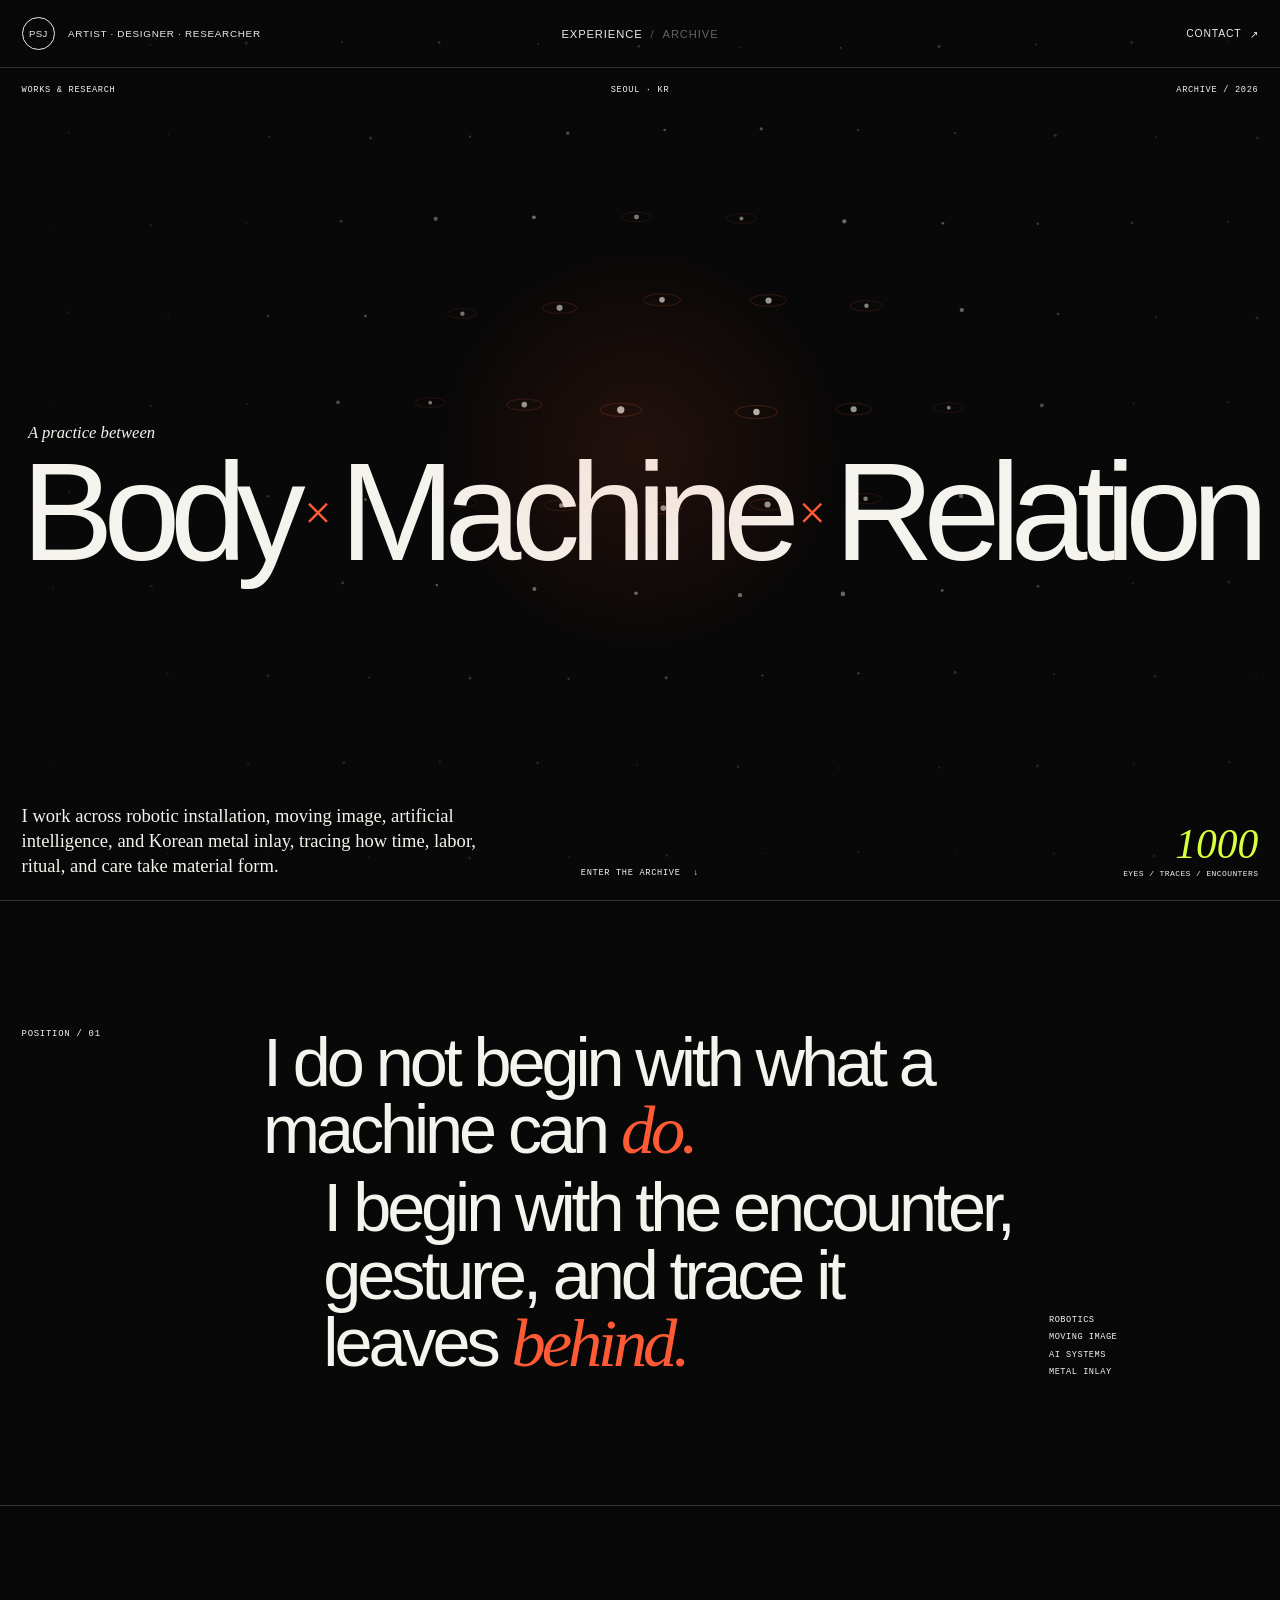
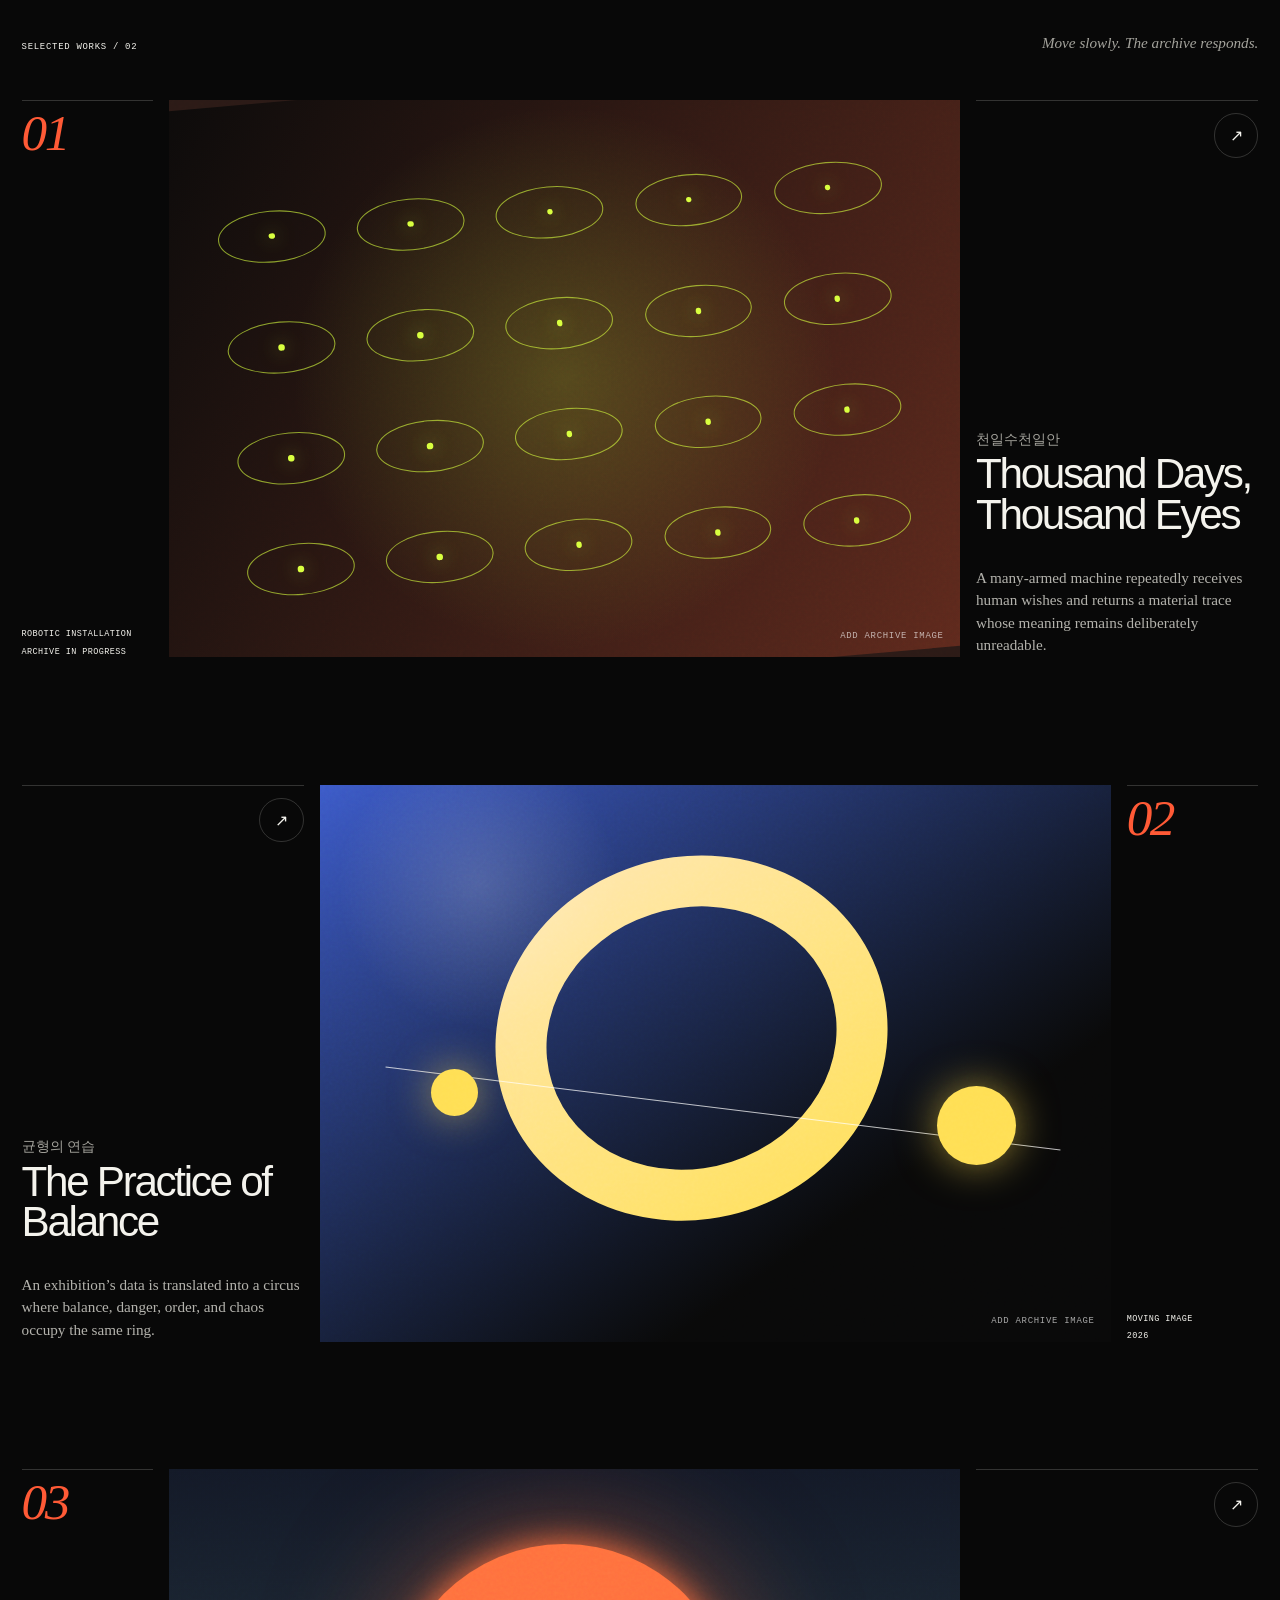
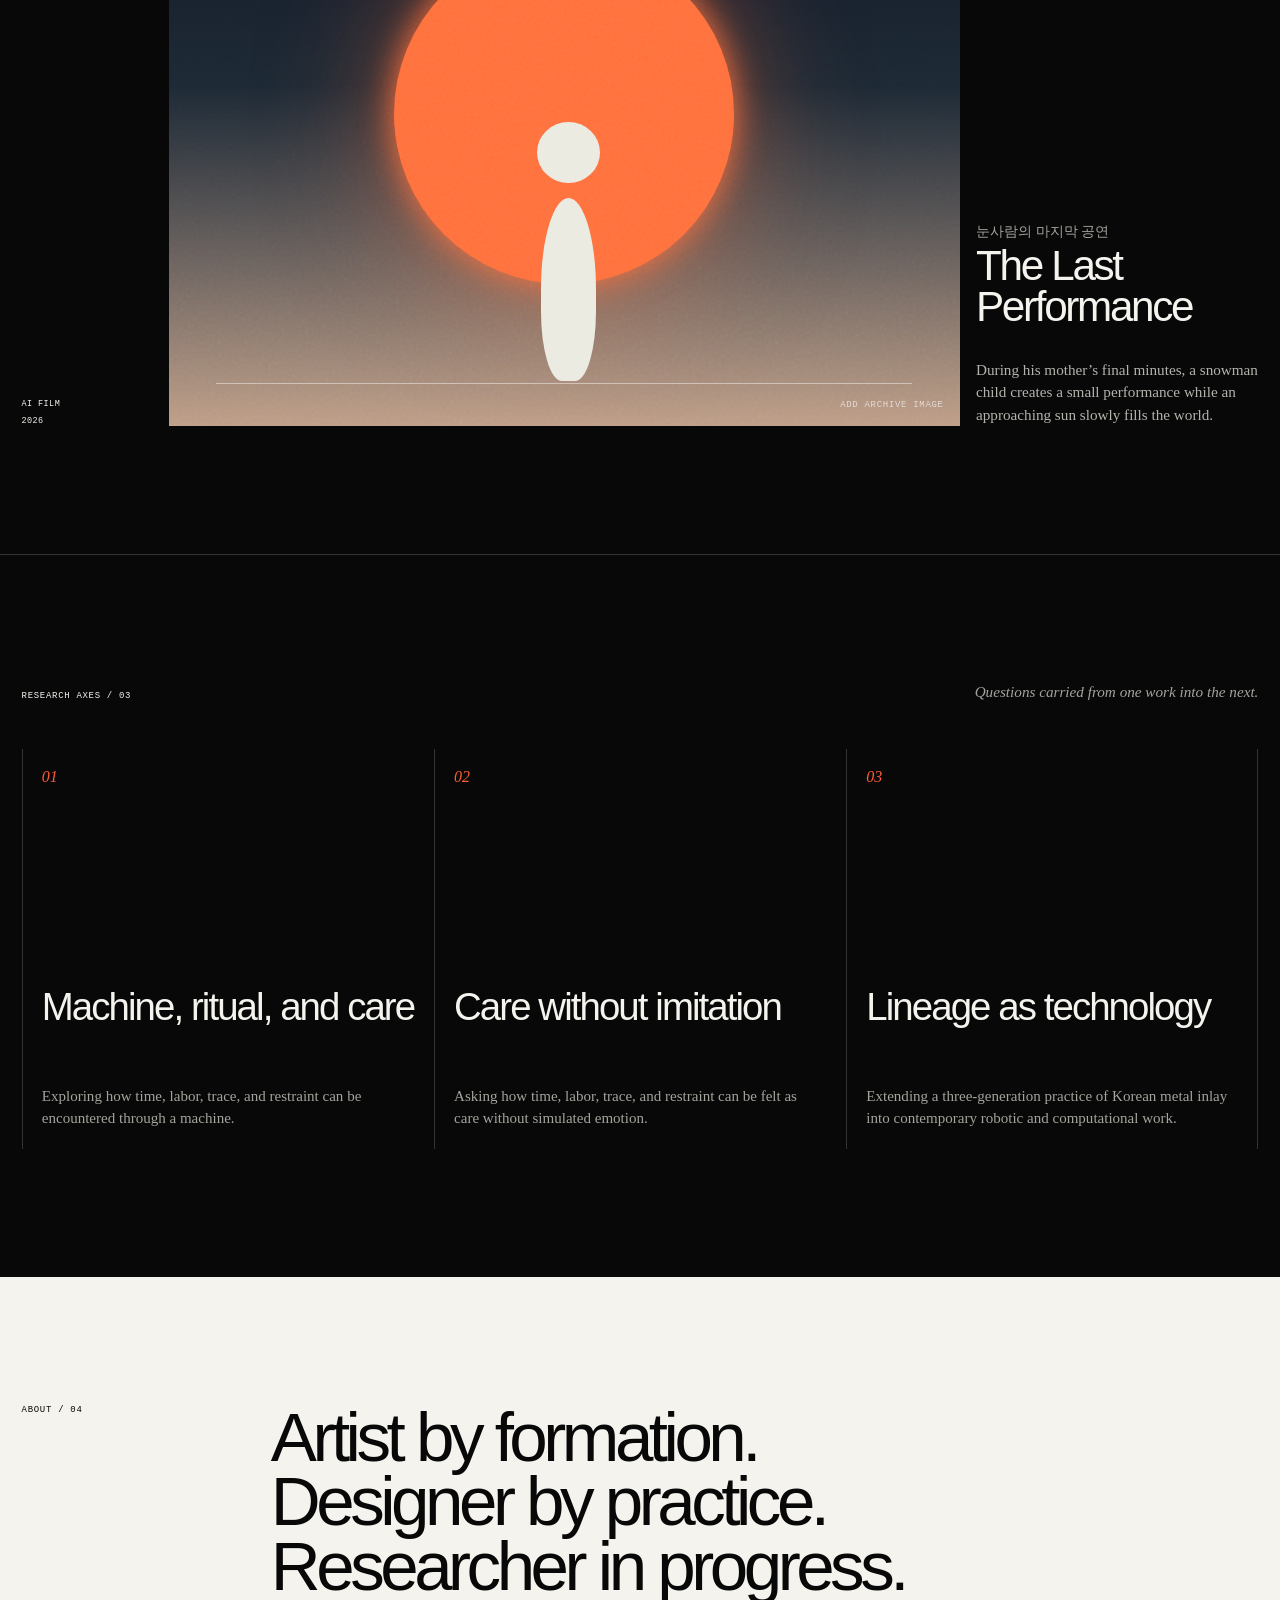
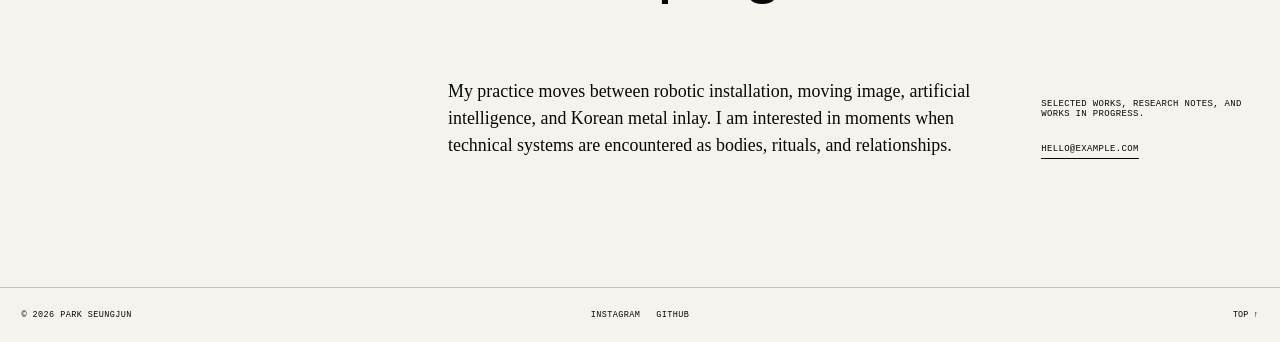
==== commit 8a39f65a: "Archive Studio 8.1: 편집기 새 얼굴 — 탭 패널·세그먼트 상단 바·디자인 토큰·다크 테마 - 디자인 토큰(색·간격·둥글기)과 Pretendard UI 글꼴(편집기에" ====
--- a/index.html
+++ b/index.html
@@ -15,8 +15,8 @@
     />
     <title>PARK SEUNGJUN — Works & Research</title>
     <link rel="icon" href="./public/favicon.svg" type="image/svg+xml" />
-    <link rel="stylesheet" href="./styles.css?v=studio8" />
-    <script type="module" src="./app.js?v=studio8"></script>
+    <link rel="stylesheet" href="./styles.css?v=studio8b" />
+    <script type="module" src="./app.js?v=studio8b"></script>
   </head>
   <body>
     <a class="skip-link" href="#main">Skip to content</a>
--- a/styles.css
+++ b/styles.css
@@ -1047,3 +1047,123 @@
 
 /* Studio 8 · 좁은 창에서 상단 버튼 줄바꿈 */
 .archive-studio__topbar .studio-topbar__actions { flex-wrap: wrap; row-gap: 4px; }
+
+/* ===== Studio 8.1 · 편집기 새 얼굴: 디자인 토큰 · 글꼴 · 탭 · 툴바 · 입력칸 · 다크 테마 ===== */
+.archive-studio.studio-v8 { --studio-accent: #4d5cff; --studio-accent-soft: #eef0ff; --studio-border: #e3e3df; --studio-muted: #73737b; --studio-panel: #f7f7f5; --studio-surface: #ffffff; --studio-text: #17171a; --studio-hover: #ececea; --studio-workspace: #e5e5e2; --studio-shadow: 0 1px 2px rgba(0,0,0,.06); background: var(--studio-workspace); color: var(--studio-text); font-family: "Pretendard Variable", Pretendard, -apple-system, "Segoe UI", "Apple SD Gothic Neo", "Malgun Gothic", system-ui, sans-serif; font-size: 12px; grid-template-columns: 300px minmax(0,1fr) 336px; }
+.archive-studio.studio-v8.is-dark { --studio-accent-soft: #272a4a; --studio-border: #30303a; --studio-muted: #9d9da6; --studio-panel: #1b1b1f; --studio-surface: #26262c; --studio-text: #ececef; --studio-hover: #2f2f36; --studio-workspace: #121216; --studio-shadow: 0 1px 2px rgba(0,0,0,.4); color-scheme: dark; }
+.archive-studio.studio-v8 button, .archive-studio.studio-v8 input, .archive-studio.studio-v8 textarea, .archive-studio.studio-v8 select { color: var(--studio-text); }
+.archive-studio.studio-v8 .archive-studio__left, .archive-studio.studio-v8 .archive-studio__inspector { background: var(--studio-panel); border-color: var(--studio-border); scrollbar-width: thin; }
+.archive-studio.studio-v8 .archive-studio__brand { border-bottom-color: var(--studio-border); font-family: inherit; height: 50px; padding: 0 14px; }
+.archive-studio.studio-v8 .archive-studio__brand strong { font-size: 13px; font-weight: 700; gap: 9px; letter-spacing: -.01em; text-transform: none; }
+.archive-studio.studio-v8 .archive-studio__brand b { background: linear-gradient(135deg, #4d5cff, #ff5a36); border-radius: 7px; font-family: var(--mono); font-size: 11px; height: 24px; width: 24px; }
+.archive-studio.studio-v8 .archive-studio__brand span { font-size: 10px; }
+.archive-studio.studio-v8 .studio-exit { border-bottom-color: var(--studio-border); color: var(--studio-muted); font-size: 11px; height: 32px; }
+.archive-studio.studio-v8 .studio-exit:hover { background: var(--studio-hover); color: var(--studio-text); }
+.studio-tabs { background: var(--studio-panel); border-bottom: 1px solid var(--studio-border); display: grid; gap: 2px; grid-template-columns: repeat(4, 1fr); padding: 8px 10px; position: sticky; top: 0; z-index: 6; }
+.studio-tabs button { background: transparent; border: 0; border-radius: 7px; color: var(--studio-muted); cursor: pointer; font: 600 11px/1 inherit; font-family: inherit; padding: 8px 4px; }
+.studio-tabs button:hover { background: var(--studio-hover); color: var(--studio-text); }
+.studio-tabs button.is-active { background: var(--studio-surface); box-shadow: var(--studio-shadow); color: var(--studio-text); }
+.studio-tabs button small { color: var(--studio-muted); font-size: 9px; }
+.archive-studio__left[data-tab="layers"] [data-left-panel]:not([data-left-panel="layers"]), .archive-studio__left[data-tab="insert"] [data-left-panel]:not([data-left-panel="insert"]), .archive-studio__left[data-tab="assets"] [data-left-panel]:not([data-left-panel="assets"]), .archive-studio__left[data-tab="settings"] [data-left-panel]:not([data-left-panel="settings"]) { display: none; }
+.archive-studio.studio-v8 details[data-left-panel] > summary { display: none; }
+.archive-studio.studio-v8 .studio-site-settings__body { border-top: 0; padding: 14px 14px 6px; }
+.archive-studio.studio-v8 .studio-assets { padding: 14px; }
+.archive-studio.studio-v8 .studio-panel { border-bottom-color: var(--studio-border); padding: 14px 14px 16px; }
+.archive-studio.studio-v8 .studio-panel h2, .archive-studio.studio-v8 .studio-insert__label, .archive-studio.studio-v8 .studio-page-group__label, .archive-studio.studio-v8 .inspector-head span, .archive-studio.studio-v8 .studio-palette-strip__label, .archive-studio.studio-v8 .inspector-empty span { color: var(--studio-muted); font-family: inherit; font-size: 10px; font-weight: 700; letter-spacing: .04em; }
+.archive-studio.studio-v8 .studio-panel__head small, .archive-studio.studio-v8 .studio-page-group__label small { font-family: inherit; }
+.archive-studio.studio-v8 .studio-page-group { background: var(--studio-surface); border: 1px solid var(--studio-border); border-radius: 9px; }
+.archive-studio.studio-v8 .studio-page-group__label small { background: var(--studio-hover); color: var(--studio-muted); }
+.archive-studio.studio-v8 .studio-page-row:hover { background: var(--studio-hover); }
+.archive-studio.studio-v8 .studio-page-row.is-active { background: var(--studio-accent-soft); border-color: transparent; box-shadow: none; }
+.archive-studio.studio-v8 .studio-page-row strong { font-size: 12px; font-weight: 600; }
+.archive-studio.studio-v8 .studio-page-row > div button { color: var(--studio-muted); }
+.archive-studio.studio-v8 .studio-page-row > div button:hover { background: var(--studio-hover); color: var(--studio-text); }
+.archive-studio.studio-v8 .studio-page-create button { background: var(--studio-surface); border-color: var(--studio-border); border-radius: 8px; font-size: 11px; font-weight: 600; }
+.archive-studio.studio-v8 .studio-page-create button:first-child { background: var(--studio-accent); border-color: var(--studio-accent); color: #fff; }
+.archive-studio.studio-v8 .studio-layer { border-radius: 7px; font-size: 12px; gap: 8px; grid-template-columns: 34px minmax(0,1fr) auto; padding: 6px 8px; }
+.archive-studio.studio-v8 .studio-layer span { background: var(--studio-hover); border-radius: 5px; color: var(--studio-muted); font-size: 8px; padding: 3px 0; text-align: center; }
+.archive-studio.studio-v8 .studio-layer:hover { background: var(--studio-hover); }
+.archive-studio.studio-v8 .studio-layer.is-active { background: var(--studio-accent-soft); }
+.archive-studio.studio-v8 .studio-layer.is-active span { background: var(--studio-accent); color: #fff; }
+.archive-studio.studio-v8 .studio-layer-search { background: var(--studio-surface); }
+.archive-studio.studio-v8 .studio-add-grid button, .archive-studio.studio-v8 .inspector-actions button, .archive-studio.studio-v8 .inspector-file, .archive-studio.studio-v8 .studio-callout button, .archive-studio.studio-v8 .studio-page-actions button, .archive-studio.studio-v8 .studio-presets button, .archive-studio.studio-v8 .studio-layout-row button, .archive-studio.studio-v8 .studio-component-library button, .archive-studio.studio-v8 .studio-button-row button, .archive-studio.studio-v8 .studio-asset span button, .archive-studio.studio-v8 .studio-align button { background: var(--studio-surface); border-color: var(--studio-border); border-radius: 8px; color: var(--studio-text); }
+.archive-studio.studio-v8 .studio-add-grid button:hover, .archive-studio.studio-v8 .inspector-file:hover, .archive-studio.studio-v8 .studio-component-library button:hover, .archive-studio.studio-v8 .studio-button-row button:hover { border-color: var(--studio-accent); box-shadow: 0 4px 14px rgba(77,92,255,.14); transform: translateY(-1px); }
+.archive-studio.studio-v8 .studio-add-grid button i { color: var(--studio-text); }
+.archive-studio.studio-v8 .studio-add-grid button span { color: var(--studio-muted); }
+.archive-studio.studio-v8 .studio-component-library small, .archive-studio.studio-v8 .studio-help, .archive-studio.studio-v8 .studio-muted, .archive-studio.studio-v8 .studio-callout p, .archive-studio.studio-v8 label > span, .archive-studio.studio-v8 .studio-inspector-section > summary small, .archive-studio.studio-v8 .inspector-head small, .archive-studio.studio-v8 .studio-layout-row small, .archive-studio.studio-v8 .studio-asset small, .archive-studio.studio-v8 .studio-nav-page small { color: var(--studio-muted); }
+.archive-studio.studio-v8 .studio-check span, .archive-studio.studio-v8 .studio-nav-page > label > span { color: var(--studio-text); }
+.archive-studio.studio-v8 .studio-callout { background: var(--studio-surface); border-color: var(--studio-border); border-radius: 9px; }
+.archive-studio.studio-v8 .studio-callout strong, .archive-studio.studio-v8 .studio-layout-row strong, .archive-studio.studio-v8 .studio-component-library strong { color: var(--studio-text); }
+.archive-studio.studio-v8 .studio-callout--layout { background: var(--studio-accent-soft); border-color: transparent; }
+.archive-studio.studio-v8 .studio-layout-row { background: var(--studio-surface); border: 1px solid var(--studio-border); }
+.archive-studio.studio-v8 .studio-layout-row.is-on { background: var(--studio-accent-soft); border-color: transparent; }
+.archive-studio.studio-v8 input:not([type="checkbox"]):not([type="color"]):not([type="range"]), .archive-studio.studio-v8 textarea, .archive-studio.studio-v8 select { background: var(--studio-surface); border-color: var(--studio-border); border-radius: 7px; min-height: 30px; padding: 6px 9px; }
+.archive-studio.studio-v8 input[type="number"] { font-family: var(--mono); font-size: 11px; }
+.archive-studio.studio-v8 input:not([type="checkbox"]):focus, .archive-studio.studio-v8 textarea:focus, .archive-studio.studio-v8 select:focus { border-color: var(--studio-accent); box-shadow: 0 0 0 3px rgba(77,92,255,.16); }
+.archive-studio.studio-v8 label > span { font-size: 10px; font-weight: 500; }
+.archive-studio.studio-v8 .studio-fields { gap: 8px 10px; }
+.archive-studio.studio-v8 .inspector-head { border-bottom-color: var(--studio-border); min-height: 62px; padding: 12px 16px; }
+.archive-studio.studio-v8 .inspector-head strong { font-size: 14px; font-weight: 700; letter-spacing: -.01em; }
+.archive-studio.studio-v8 .inspector-head button { background: var(--studio-surface); border: 1px solid var(--studio-border); border-radius: 7px; color: #c0392b; font-size: 11px; padding: 6px 10px; }
+.archive-studio.studio-v8 .inspector-head span i { background: var(--studio-hover); color: var(--studio-muted); }
+.archive-studio.studio-v8 .studio-inspector-section { border-bottom-color: var(--studio-border); }
+.archive-studio.studio-v8 .studio-inspector-section > summary { padding: 11px 16px; }
+.archive-studio.studio-v8 .studio-inspector-section > summary:hover { background: var(--studio-hover); }
+.archive-studio.studio-v8 .studio-inspector-section > summary span { font-size: 12px; font-weight: 700; }
+.archive-studio.studio-v8 .studio-inspector-section > summary::after { color: var(--studio-muted); content: "⌄"; font-size: 14px; line-height: 1; transition: transform .2s ease; }
+.archive-studio.studio-v8 .studio-inspector-section[open] > summary::after { content: "⌄"; transform: rotate(180deg); }
+.archive-studio.studio-v8 .studio-inspector-section__body { background: var(--studio-surface); border-top-color: var(--studio-border); padding: 14px 16px 8px; }
+.archive-studio.studio-v8 .studio-inspector-section--accent > summary { background: var(--studio-accent-soft); }
+.archive-studio.studio-v8 .studio-inspector-section--accent > summary span { color: var(--studio-accent); }
+.archive-studio.studio-v8 .studio-inspector-section--accent .studio-inspector-section__body { background: var(--studio-surface); }
+.archive-studio.studio-v8 .studio-nav-page-list { background: var(--studio-hover); }
+.archive-studio.studio-v8 .studio-nav-page { background: var(--studio-surface); }
+.archive-studio.studio-v8 .archive-studio__center { grid-template-rows: 50px minmax(0,1fr); }
+.archive-studio.studio-v8 .archive-studio__center.is-motion-mode { grid-template-rows: 50px minmax(0,1fr) 264px; }
+.archive-studio.studio-v8 .archive-studio__topbar { background: var(--studio-panel); border-bottom-color: var(--studio-border); gap: 12px; padding: 0 10px 0 12px; }
+.archive-studio.studio-v8 .studio-mode-switch, .archive-studio.studio-v8 .studio-breakpoints, .archive-studio.studio-v8 .studio-zoom { background: var(--studio-hover); border: 0; border-radius: 8px; padding: 3px; }
+.archive-studio.studio-v8 .archive-studio__topbar .studio-mode-switch button { font-weight: 600; min-height: 26px; padding: 4px 10px; }
+.archive-studio.studio-v8 .archive-studio__topbar .studio-mode-switch button.is-active, .archive-studio.studio-v8 .archive-studio__topbar .studio-breakpoints button.is-active { background: var(--studio-surface); box-shadow: var(--studio-shadow); color: var(--studio-text); }
+.archive-studio.studio-v8 .archive-studio__topbar .studio-breakpoints button.is-active small { color: var(--studio-muted); }
+.archive-studio.studio-v8 .archive-studio__topbar .studio-breakpoints button.is-empty { color: var(--studio-muted); }
+.archive-studio.studio-v8 .studio-topbar__context strong { font-size: 12px; font-weight: 700; }
+.archive-studio.studio-v8 .studio-topbar__context span { color: var(--studio-muted); }
+.archive-studio.studio-v8 .studio-topbar__context small { background: var(--studio-hover); border-radius: 999px; color: var(--studio-muted); padding: 3px 8px; }
+.archive-studio.studio-v8 .studio-topbar__actions { gap: 2px; padding: 6px 0; }
+.archive-studio.studio-v8 .archive-studio__topbar button, .archive-studio.studio-v8 .archive-studio__topbar select { background: transparent; border: 1px solid transparent; border-radius: 7px; font-size: 11px; font-weight: 500; min-height: 30px; padding: 5px 9px; }
+.archive-studio.studio-v8 .archive-studio__topbar button:hover, .archive-studio.studio-v8 .archive-studio__topbar select:hover { background: var(--studio-hover); border-color: transparent; }
+.archive-studio.studio-v8 .archive-studio__topbar [aria-pressed="true"] { background: var(--studio-accent-soft); color: var(--studio-accent); }
+.archive-studio.studio-v8 .archive-studio__topbar .studio-zoom button, .archive-studio.studio-v8 .archive-studio__topbar .studio-zoom select { min-height: 24px; }
+.archive-studio.studio-v8 .studio-topbar__actions > i { align-self: center; background: var(--studio-border); display: block; height: 18px; margin: 0 4px; width: 1px; }
+.archive-studio.studio-v8 .archive-studio__topbar .studio-publish { background: var(--studio-accent); border-color: var(--studio-accent); box-shadow: 0 6px 16px rgba(77,92,255,.3); color: #fff; font-weight: 700; margin-left: 4px; padding: 5px 14px; }
+.archive-studio.studio-v8 .archive-studio__topbar .studio-publish:hover { background: #3b49e6; }
+.archive-studio.studio-v8 .archive-studio__workspace { background-color: var(--studio-workspace); background-image: radial-gradient(rgba(0,0,0,.14) .7px, transparent .7px); }
+.archive-studio.studio-v8.is-dark .archive-studio__workspace { background-image: radial-gradient(rgba(255,255,255,.1) .7px, transparent .7px); }
+.archive-studio.studio-v8.is-dark .archive-studio__center.is-motion-mode .archive-studio__workspace { background-color: #16161c; }
+.archive-studio.studio-v8 .archive-studio__board { box-shadow: 0 1px 2px rgba(0,0,0,.12), 0 30px 80px rgba(0,0,0,.18); }
+.archive-studio.studio-v8 .studio-palette-strip__eyedropper, .archive-studio.studio-v8 .studio-color--field .studio-color__row input[type="color"] { background: var(--studio-surface); border-color: var(--studio-border); }
+.archive-studio.studio-v8 .studio-asset { background: var(--studio-surface); border-color: var(--studio-border); }
+.archive-studio.studio-v8.is-dark .studio-asset img, .archive-studio.studio-v8.is-dark .studio-asset i { background: #34343b; }
+.archive-studio.studio-v8.is-dark .studio-ruler, .archive-studio.studio-v8.is-dark .studio-ruler-corner { background: #1f1f24; border-color: #3a3a42; }
+.archive-studio.studio-v8.is-dark .studio-code-field textarea { background: #0f0f12 !important; }
+.archive-studio.studio-v8.is-dark .studio-page-group__label small { background: #3a3a42; }
+.archive-studio.studio-v8.is-dark .studio-palette-strip button[data-swatch] { border-color: rgba(255,255,255,.25); }
+.archive-studio.studio-v8.is-dark .motion-lab-dock { color-scheme: dark; }
+html.studio-dark .studio-context-menu, html.studio-dark .studio-font-picker { background: #26262c; border-color: #3a3a42; color: #ececef; }
+html.studio-dark .studio-context-menu button { color: #ececef; }
+html.studio-dark .studio-context-menu button:hover:not(:disabled) { background: #33333d; color: #fff; }
+html.studio-dark .studio-context-menu button:disabled { color: #6b6b74; }
+html.studio-dark .studio-context-menu kbd, html.studio-dark .studio-shortcuts kbd, html.studio-dark .studio-palette footer kbd, html.studio-dark .studio-palette__list button kbd { background: #1b1b1f; border-color: #3a3a42; color: #bbb; }
+html.studio-dark .studio-palette__card, html.studio-dark .studio-modal__card { background: #1f1f24; color: #ececef; }
+html.studio-dark .studio-palette__card input { border-bottom-color: #3a3a42; color: #ececef; }
+html.studio-dark .studio-palette__list button { color: #ececef; }
+html.studio-dark .studio-palette__list button.is-active { background: #2a2d4a; }
+html.studio-dark .studio-palette footer, html.studio-dark .studio-modal__card > header { border-color: #3a3a42; }
+html.studio-dark .studio-modal__card > header button { color: #bbb; }
+html.studio-dark .studio-modal__body input, html.studio-dark .studio-modal__body select, html.studio-dark .studio-modal__body textarea { background: #26262c; border-color: #3a3a42; color: #ececef; }
+html.studio-dark .studio-modal__actions button, html.studio-dark .studio-modal__body .studio-button, html.studio-dark .studio-template-grid button, html.studio-dark .studio-checkpoint, html.studio-dark .studio-checkpoint span button, html.studio-dark .studio-template-tabs button { background: #26262c; border-color: #3a3a42; color: #ececef; }
+html.studio-dark .studio-modal__actions button.is-primary, html.studio-dark .studio-modal__body .studio-button.is-primary, html.studio-dark .studio-template-tabs button.is-active { background: #4d5cff; border-color: #4d5cff; color: #fff; }
+html.studio-dark .studio-template-sketch { background: #1b1b1f; border-color: #3a3a42; }
+html.studio-dark .studio-publish-status { background: #26262c; }
+html.studio-dark .studio-shortcuts dl > div { border-bottom-color: #3a3a42; }
+html.studio-dark .studio-shortcuts dd { color: #d6d6da; }
